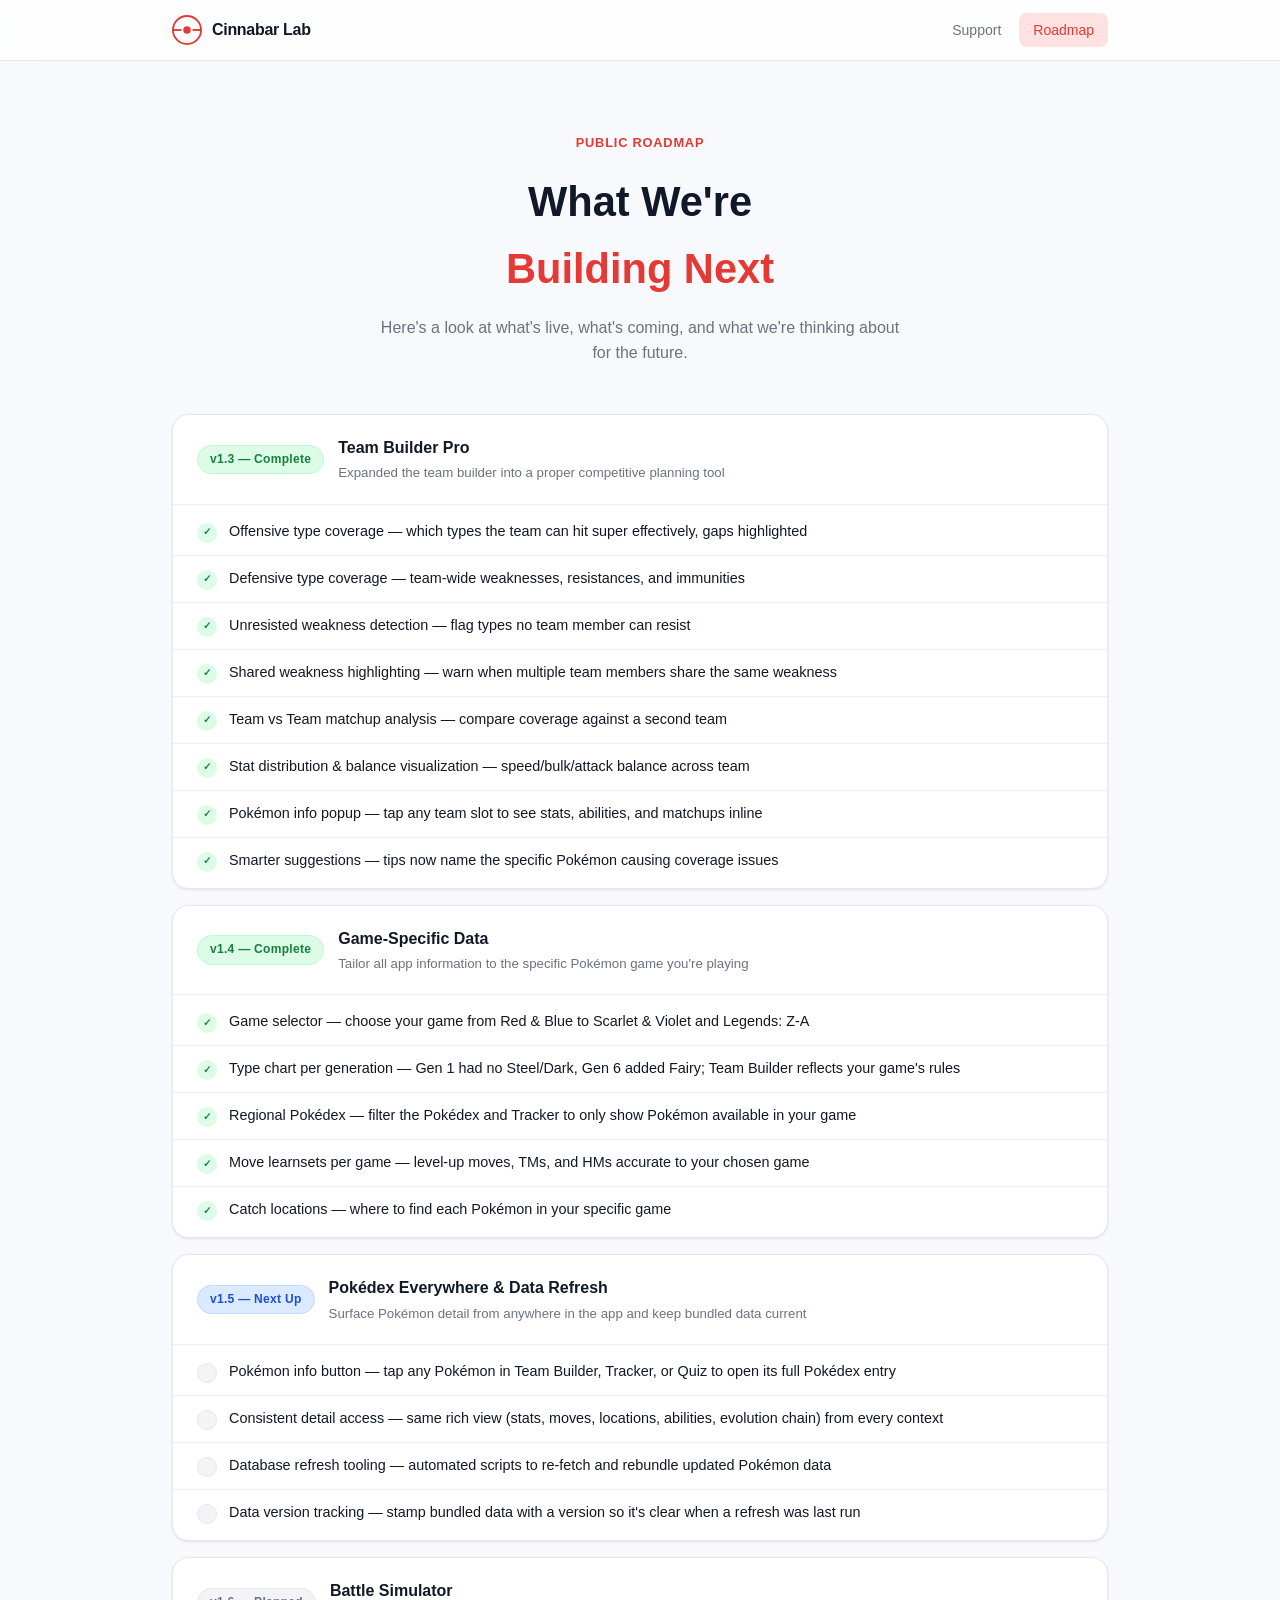
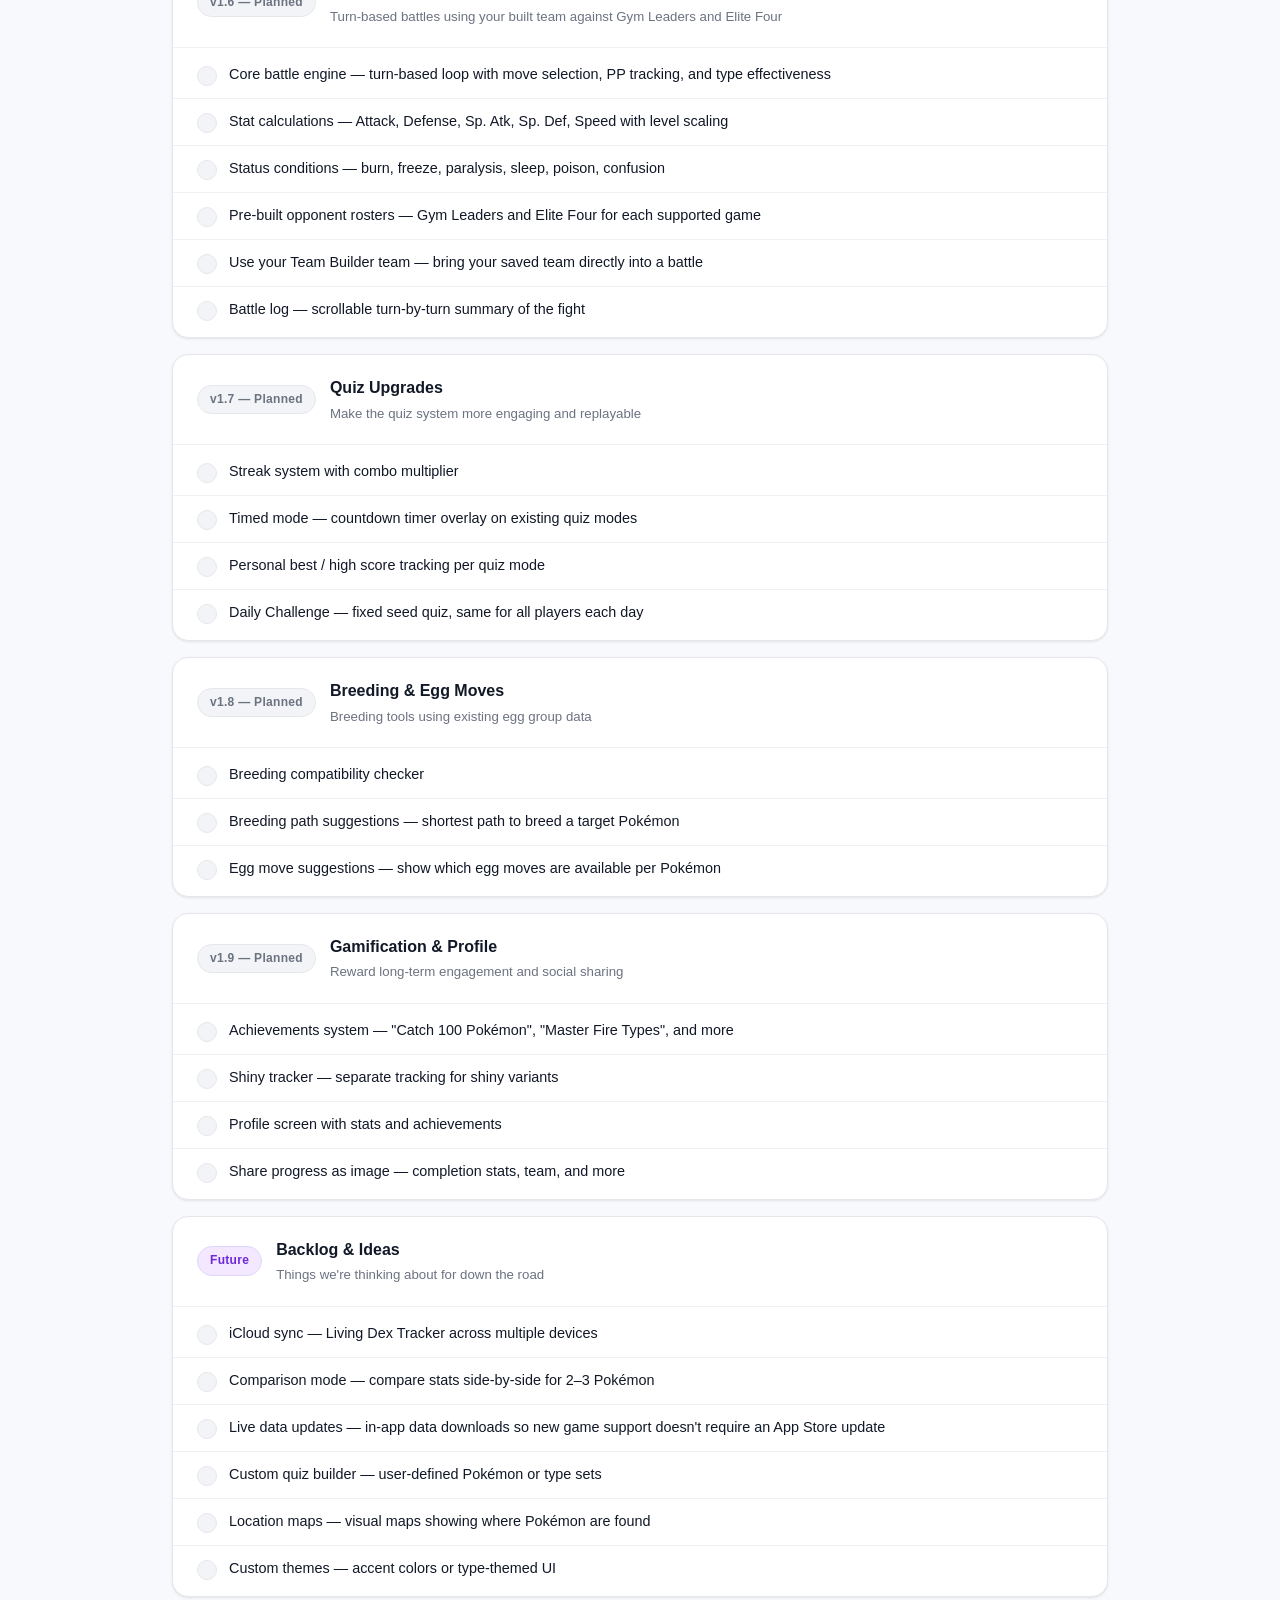
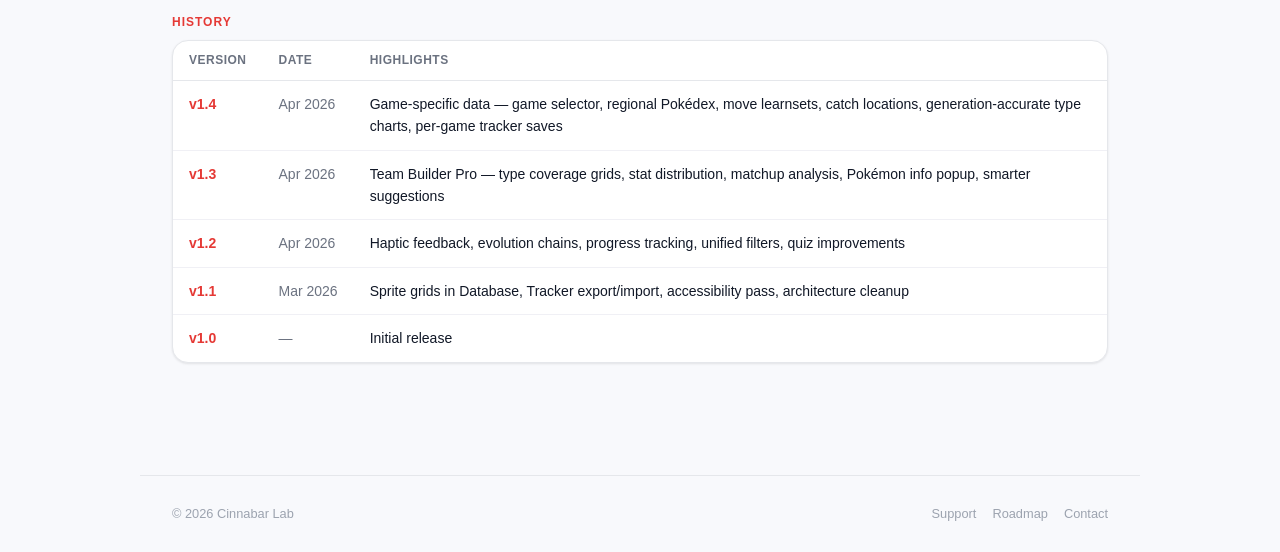
==== roadmap.html @ 3407c7e8 "Update roadmap: v1.4 complete, v1.5-1.9 restructured" ====
<!DOCTYPE html>
<html lang="en">
<head>
    <meta charset="UTF-8" />
    <meta name="viewport" content="width=device-width, initial-scale=1.0" />
    <title>Cinnabar Lab — Roadmap</title>
    <link rel="stylesheet" href="style.css" />
</head>
<body>

<!-- NAV -->
<nav>
    <div class="nav-inner">
        <a href="index.html" class="nav-brand">
            <svg class="nav-logo" viewBox="0 0 32 32" fill="none" xmlns="http://www.w3.org/2000/svg">
                <circle cx="16" cy="16" r="15" stroke="#E53935" stroke-width="2"/>
                <line x1="1" y1="16" x2="31" y2="16" stroke="#E53935" stroke-width="2"/>
                <circle cx="16" cy="16" r="5" fill="#E53935" stroke="white" stroke-width="2"/>
            </svg>
            <span>Cinnabar Lab</span>
        </a>
        <div class="nav-links">
            <a href="index.html">Support</a>
            <a href="roadmap.html" class="active">Roadmap</a>
        </div>
    </div>
</nav>

<!-- HERO -->
<div class="roadmap-hero">
    <div class="hero-eyebrow">Public Roadmap</div>
    <h1>What We're<br/><span style="color:var(--red)">Building Next</span></h1>
    <p>Here's a look at what's live, what's coming, and what we're thinking about for the future.</p>
</div>

<!-- MAIN -->
<main>

    <!-- v1.3 — Complete -->
    <div class="version-card">
        <div class="version-header">
            <span class="version-badge badge-complete">v1.3 — Complete</span>
            <div>
                <h3>Team Builder Pro</h3>
                <p>Expanded the team builder into a proper competitive planning tool</p>
            </div>
        </div>
        <div class="version-body">
            <div class="roadmap-item">
                <div class="roadmap-check check-done">✓</div>
                <p>Offensive type coverage — which types the team can hit super effectively, gaps highlighted</p>
            </div>
            <div class="roadmap-item">
                <div class="roadmap-check check-done">✓</div>
                <p>Defensive type coverage — team-wide weaknesses, resistances, and immunities</p>
            </div>
            <div class="roadmap-item">
                <div class="roadmap-check check-done">✓</div>
                <p>Unresisted weakness detection — flag types no team member can resist</p>
            </div>
            <div class="roadmap-item">
                <div class="roadmap-check check-done">✓</div>
                <p>Shared weakness highlighting — warn when multiple team members share the same weakness</p>
            </div>
            <div class="roadmap-item">
                <div class="roadmap-check check-done">✓</div>
                <p>Team vs Team matchup analysis — compare coverage against a second team</p>
            </div>
            <div class="roadmap-item">
                <div class="roadmap-check check-done">✓</div>
                <p>Stat distribution &amp; balance visualization — speed/bulk/attack balance across team</p>
            </div>
            <div class="roadmap-item">
                <div class="roadmap-check check-done">✓</div>
                <p>Pokémon info popup — tap any team slot to see stats, abilities, and matchups inline</p>
            </div>
            <div class="roadmap-item">
                <div class="roadmap-check check-done">✓</div>
                <p>Smarter suggestions — tips now name the specific Pokémon causing coverage issues</p>
            </div>
        </div>
    </div>

    <!-- v1.4 — Complete -->
    <div class="version-card">
        <div class="version-header">
            <span class="version-badge badge-complete">v1.4 — Complete</span>
            <div>
                <h3>Game-Specific Data</h3>
                <p>Tailor all app information to the specific Pokémon game you're playing</p>
            </div>
        </div>
        <div class="version-body">
            <div class="roadmap-item">
                <div class="roadmap-check check-done">✓</div>
                <p>Game selector — choose your game from Red &amp; Blue to Scarlet &amp; Violet and Legends: Z-A</p>
            </div>
            <div class="roadmap-item">
                <div class="roadmap-check check-done">✓</div>
                <p>Type chart per generation — Gen 1 had no Steel/Dark, Gen 6 added Fairy; Team Builder reflects your game's rules</p>
            </div>
            <div class="roadmap-item">
                <div class="roadmap-check check-done">✓</div>
                <p>Regional Pokédex — filter the Pokédex and Tracker to only show Pokémon available in your game</p>
            </div>
            <div class="roadmap-item">
                <div class="roadmap-check check-done">✓</div>
                <p>Move learnsets per game — level-up moves, TMs, and HMs accurate to your chosen game</p>
            </div>
            <div class="roadmap-item">
                <div class="roadmap-check check-done">✓</div>
                <p>Catch locations — where to find each Pokémon in your specific game</p>
            </div>
        </div>
    </div>

    <!-- v1.5 — Next Up -->
    <div class="version-card">
        <div class="version-header">
            <span class="version-badge badge-next">v1.5 — Next Up</span>
            <div>
                <h3>Pokédex Everywhere &amp; Data Refresh</h3>
                <p>Surface Pokémon detail from anywhere in the app and keep bundled data current</p>
            </div>
        </div>
        <div class="version-body">
            <div class="roadmap-item">
                <div class="roadmap-check check-pending"></div>
                <p>Pokémon info button — tap any Pokémon in Team Builder, Tracker, or Quiz to open its full Pokédex entry</p>
            </div>
            <div class="roadmap-item">
                <div class="roadmap-check check-pending"></div>
                <p>Consistent detail access — same rich view (stats, moves, locations, abilities, evolution chain) from every context</p>
            </div>
            <div class="roadmap-item">
                <div class="roadmap-check check-pending"></div>
                <p>Database refresh tooling — automated scripts to re-fetch and rebundle updated Pokémon data</p>
            </div>
            <div class="roadmap-item">
                <div class="roadmap-check check-pending"></div>
                <p>Data version tracking — stamp bundled data with a version so it's clear when a refresh was last run</p>
            </div>
        </div>
    </div>

    <!-- v1.6 — Planned -->
    <div class="version-card">
        <div class="version-header">
            <span class="version-badge badge-planned">v1.6 — Planned</span>
            <div>
                <h3>Battle Simulator</h3>
                <p>Turn-based battles using your built team against Gym Leaders and Elite Four</p>
            </div>
        </div>
        <div class="version-body">
            <div class="roadmap-item">
                <div class="roadmap-check check-pending"></div>
                <p>Core battle engine — turn-based loop with move selection, PP tracking, and type effectiveness</p>
            </div>
            <div class="roadmap-item">
                <div class="roadmap-check check-pending"></div>
                <p>Stat calculations — Attack, Defense, Sp. Atk, Sp. Def, Speed with level scaling</p>
            </div>
            <div class="roadmap-item">
                <div class="roadmap-check check-pending"></div>
                <p>Status conditions — burn, freeze, paralysis, sleep, poison, confusion</p>
            </div>
            <div class="roadmap-item">
                <div class="roadmap-check check-pending"></div>
                <p>Pre-built opponent rosters — Gym Leaders and Elite Four for each supported game</p>
            </div>
            <div class="roadmap-item">
                <div class="roadmap-check check-pending"></div>
                <p>Use your Team Builder team — bring your saved team directly into a battle</p>
            </div>
            <div class="roadmap-item">
                <div class="roadmap-check check-pending"></div>
                <p>Battle log — scrollable turn-by-turn summary of the fight</p>
            </div>
        </div>
    </div>

    <!-- v1.7 — Planned -->
    <div class="version-card">
        <div class="version-header">
            <span class="version-badge badge-planned">v1.7 — Planned</span>
            <div>
                <h3>Quiz Upgrades</h3>
                <p>Make the quiz system more engaging and replayable</p>
            </div>
        </div>
        <div class="version-body">
            <div class="roadmap-item">
                <div class="roadmap-check check-pending"></div>
                <p>Streak system with combo multiplier</p>
            </div>
            <div class="roadmap-item">
                <div class="roadmap-check check-pending"></div>
                <p>Timed mode — countdown timer overlay on existing quiz modes</p>
            </div>
            <div class="roadmap-item">
                <div class="roadmap-check check-pending"></div>
                <p>Personal best / high score tracking per quiz mode</p>
            </div>
            <div class="roadmap-item">
                <div class="roadmap-check check-pending"></div>
                <p>Daily Challenge — fixed seed quiz, same for all players each day</p>
            </div>
        </div>
    </div>

    <!-- v1.8 — Planned -->
    <div class="version-card">
        <div class="version-header">
            <span class="version-badge badge-planned">v1.8 — Planned</span>
            <div>
                <h3>Breeding &amp; Egg Moves</h3>
                <p>Breeding tools using existing egg group data</p>
            </div>
        </div>
        <div class="version-body">
            <div class="roadmap-item">
                <div class="roadmap-check check-pending"></div>
                <p>Breeding compatibility checker</p>
            </div>
            <div class="roadmap-item">
                <div class="roadmap-check check-pending"></div>
                <p>Breeding path suggestions — shortest path to breed a target Pokémon</p>
            </div>
            <div class="roadmap-item">
                <div class="roadmap-check check-pending"></div>
                <p>Egg move suggestions — show which egg moves are available per Pokémon</p>
            </div>
        </div>
    </div>

    <!-- v1.9 — Planned -->
    <div class="version-card">
        <div class="version-header">
            <span class="version-badge badge-planned">v1.9 — Planned</span>
            <div>
                <h3>Gamification &amp; Profile</h3>
                <p>Reward long-term engagement and social sharing</p>
            </div>
        </div>
        <div class="version-body">
            <div class="roadmap-item">
                <div class="roadmap-check check-pending"></div>
                <p>Achievements system — "Catch 100 Pokémon", "Master Fire Types", and more</p>
            </div>
            <div class="roadmap-item">
                <div class="roadmap-check check-pending"></div>
                <p>Shiny tracker — separate tracking for shiny variants</p>
            </div>
            <div class="roadmap-item">
                <div class="roadmap-check check-pending"></div>
                <p>Profile screen with stats and achievements</p>
            </div>
            <div class="roadmap-item">
                <div class="roadmap-check check-pending"></div>
                <p>Share progress as image — completion stats, team, and more</p>
            </div>
        </div>
    </div>

    <!-- Future / Backlog -->
    <div class="version-card">
        <div class="version-header">
            <span class="version-badge badge-backlog">Future</span>
            <div>
                <h3>Backlog &amp; Ideas</h3>
                <p>Things we're thinking about for down the road</p>
            </div>
        </div>
        <div class="version-body">
            <div class="roadmap-item">
                <div class="roadmap-check check-pending"></div>
                <p>iCloud sync — Living Dex Tracker across multiple devices</p>
            </div>
            <div class="roadmap-item">
                <div class="roadmap-check check-pending"></div>
                <p>Comparison mode — compare stats side-by-side for 2–3 Pokémon</p>
            </div>
            <div class="roadmap-item">
                <div class="roadmap-check check-pending"></div>
                <p>Live data updates — in-app data downloads so new game support doesn't require an App Store update</p>
            </div>
            <div class="roadmap-item">
                <div class="roadmap-check check-pending"></div>
                <p>Custom quiz builder — user-defined Pokémon or type sets</p>
            </div>
            <div class="roadmap-item">
                <div class="roadmap-check check-pending"></div>
                <p>Location maps — visual maps showing where Pokémon are found</p>
            </div>
            <div class="roadmap-item">
                <div class="roadmap-check check-pending"></div>
                <p>Custom themes — accent colors or type-themed UI</p>
            </div>
        </div>
    </div>

    <!-- Release History -->
    <section>
        <div class="section-label">History</div>
        <div class="info-card">
            <table class="release-table">
                <thead>
                    <tr>
                        <th>Version</th>
                        <th>Date</th>
                        <th>Highlights</th>
                    </tr>
                </thead>
                <tbody>
                    <tr>
                        <td>v1.4</td>
                        <td>Apr 2026</td>
                        <td>Game-specific data — game selector, regional Pokédex, move learnsets, catch locations, generation-accurate type charts, per-game tracker saves</td>
                    </tr>
                    <tr>
                        <td>v1.3</td>
                        <td>Apr 2026</td>
                        <td>Team Builder Pro — type coverage grids, stat distribution, matchup analysis, Pokémon info popup, smarter suggestions</td>
                    </tr>
                    <tr>
                        <td>v1.2</td>
                        <td>Apr 2026</td>
                        <td>Haptic feedback, evolution chains, progress tracking, unified filters, quiz improvements</td>
                    </tr>
                    <tr>
                        <td>v1.1</td>
                        <td>Mar 2026</td>
                        <td>Sprite grids in Database, Tracker export/import, accessibility pass, architecture cleanup</td>
                    </tr>
                    <tr>
                        <td>v1.0</td>
                        <td>—</td>
                        <td>Initial release</td>
                    </tr>
                </tbody>
            </table>
        </div>
    </section>

</main>

<footer>
    <p>© 2026 Cinnabar Lab</p>
    <div class="footer-links">
        <a href="index.html">Support</a>
        <a href="roadmap.html">Roadmap</a>
        <a href="mailto:cinnabarlabapp@gmail.com">Contact</a>
    </div>
</footer>

</body>
</html>
---- style.css ----
/* ===== CINNABAR LAB — Light Theme ===== */

*, *::before, *::after { box-sizing: border-box; margin: 0; padding: 0; }

:root {
    --red:        #E53935;
    --red-dark:   #B71C1C;
    --red-light:  #FEE2E2;
    --red-mid:    #FECACA;
    --bg:         #F8F9FC;
    --surface:    #FFFFFF;
    --surface2:   #F2F4F8;
    --border:     #E5E7EB;
    --border-soft:#F0F0F5;
    --text:       #111827;
    --muted:      #6B7280;
    --muted-light:#9CA3AF;
    --green:      #16A34A;
    --blue:       #2563EB;
    --yellow:     #D97706;
    --purple:     #7C3AED;
    --shadow-sm:  0 1px 3px rgba(0,0,0,0.06), 0 1px 2px rgba(0,0,0,0.04);
    --shadow-md:  0 4px 16px rgba(0,0,0,0.08), 0 2px 6px rgba(0,0,0,0.04);
    --shadow-lg:  0 12px 40px rgba(0,0,0,0.10), 0 4px 12px rgba(0,0,0,0.06);
}

body {
    font-family: -apple-system, BlinkMacSystemFont, "SF Pro Display", "Segoe UI", Helvetica, Arial, sans-serif;
    background: var(--bg);
    color: var(--text);
    min-height: 100vh;
    line-height: 1.6;
    -webkit-font-smoothing: antialiased;
}

a { color: var(--red); text-decoration: none; }
a:hover { text-decoration: underline; }

/* ===== NAV ===== */

nav {
    background: rgba(255,255,255,0.85);
    border-bottom: 1px solid var(--border);
    position: sticky;
    top: 0;
    z-index: 100;
    backdrop-filter: blur(16px);
    -webkit-backdrop-filter: blur(16px);
}

.nav-inner {
    max-width: 1000px;
    margin: 0 auto;
    padding: 0 32px;
    display: flex;
    align-items: center;
    height: 60px;
}

.nav-brand {
    display: flex;
    align-items: center;
    gap: 10px;
    text-decoration: none;
    flex-shrink: 0;
}

.nav-logo {
    width: 30px;
    height: 30px;
}

.nav-brand span {
    font-size: 1rem;
    font-weight: 700;
    color: var(--text);
    letter-spacing: -0.3px;
}

.nav-links {
    display: flex;
    gap: 4px;
    margin-left: auto;
    align-items: center;
}

.nav-links a {
    color: var(--muted);
    text-decoration: none;
    font-size: 0.875rem;
    font-weight: 500;
    padding: 6px 14px;
    border-radius: 8px;
    transition: color 0.15s, background 0.15s;
}

.nav-links a:hover {
    color: var(--text);
    background: var(--surface2);
    text-decoration: none;
}

.nav-links a.active {
    color: var(--red);
    background: var(--red-light);
}

/* ===== HERO ===== */

.hero {
    max-width: 1000px;
    margin: 0 auto;
    padding: 80px 32px 64px;
    display: grid;
    grid-template-columns: 1fr 1fr;
    gap: 48px;
    align-items: center;
}

.hero-text {}

.hero-eyebrow {
    display: inline-flex;
    align-items: center;
    gap: 6px;
    color: var(--red);
    font-size: 0.8rem;
    font-weight: 700;
    letter-spacing: 0.8px;
    text-transform: uppercase;
    margin-bottom: 16px;
}

.hero h1 {
    font-size: 3rem;
    font-weight: 800;
    letter-spacing: -1.5px;
    line-height: 1.1;
    color: var(--text);
    margin-bottom: 18px;
}

.hero h1 span { color: var(--red); }

.hero-desc {
    font-size: 1.05rem;
    color: var(--muted);
    line-height: 1.7;
    margin-bottom: 32px;
    max-width: 420px;
}

.hero-actions {
    display: flex;
    gap: 12px;
    align-items: center;
    flex-wrap: wrap;
}

.btn-appstore {
    display: inline-flex;
    align-items: center;
    gap: 10px;
    background: var(--text);
    color: white;
    padding: 12px 22px;
    border-radius: 12px;
    font-size: 0.85rem;
    font-weight: 600;
    text-decoration: none;
    transition: opacity 0.15s, transform 0.15s;
    box-shadow: var(--shadow-md);
}

.btn-appstore:hover {
    opacity: 0.85;
    transform: translateY(-1px);
    text-decoration: none;
    color: white;
}

.btn-appstore svg { flex-shrink: 0; }

.btn-appstore .btn-text { line-height: 1.2; }
.btn-appstore .btn-sub { font-size: 0.7rem; font-weight: 400; opacity: 0.75; display: block; }
.btn-appstore .btn-main { font-size: 0.95rem; font-weight: 700; }

.hero-note {
    font-size: 0.8rem;
    color: var(--muted-light);
    margin-top: 14px;
}

/* ===== PHONE MOCKUP ===== */

.hero-visual {
    display: flex;
    justify-content: center;
    align-items: center;
}

.phone-mockup {
    position: relative;
    width: 240px;
    flex-shrink: 0;
    filter: drop-shadow(var(--shadow-lg));
}

.phone-frame {
    background: #1a1a1a;
    border-radius: 40px;
    padding: 14px;
    box-shadow:
        0 0 0 1px rgba(255,255,255,0.08),
        0 30px 80px rgba(0,0,0,0.25),
        inset 0 1px 0 rgba(255,255,255,0.1);
}

.phone-screen {
    background: #111;
    border-radius: 28px;
    overflow: hidden;
    aspect-ratio: 9/19.5;
    display: flex;
    align-items: center;
    justify-content: center;
    position: relative;
}

.phone-screen img {
    width: 100%;
    height: 100%;
    object-fit: cover;
    display: block;
}

.phone-screen-placeholder {
    width: 100%;
    height: 100%;
    background: linear-gradient(145deg, #1a1d27 0%, #0f1117 100%);
    display: flex;
    flex-direction: column;
    align-items: center;
    justify-content: center;
    gap: 12px;
    color: rgba(255,255,255,0.15);
    font-size: 0.75rem;
    text-align: center;
    padding: 16px;
}

.phone-notch {
    position: absolute;
    top: 0;
    left: 50%;
    transform: translateX(-50%);
    width: 90px;
    height: 28px;
    background: #1a1a1a;
    border-radius: 0 0 18px 18px;
    z-index: 2;
}

/* Second phone (slightly offset) */
.phones-container {
    position: relative;
    width: 280px;
    height: 480px;
}

.phone-mockup-back {
    position: absolute;
    width: 220px;
    right: -10px;
    top: 24px;
    opacity: 0.6;
    transform: rotate(5deg);
    filter: drop-shadow(0 8px 24px rgba(0,0,0,0.12));
}

.phone-mockup-front {
    position: absolute;
    width: 230px;
    left: 0;
    top: 0;
    transform: rotate(-2deg);
}

/* ===== MAIN CONTENT ===== */

main {
    max-width: 1000px;
    margin: 0 auto;
    padding: 0 32px 80px;
}

section {
    margin-bottom: 32px;
}

/* ===== SECTION HEADERS ===== */

.section-label {
    font-size: 0.75rem;
    font-weight: 700;
    letter-spacing: 1px;
    text-transform: uppercase;
    color: var(--red);
    margin-bottom: 8px;
}

.section-title {
    font-size: 1.6rem;
    font-weight: 800;
    letter-spacing: -0.5px;
    color: var(--text);
    margin-bottom: 24px;
}

/* ===== FEATURES GRID ===== */

.features-grid {
    display: grid;
    grid-template-columns: repeat(3, 1fr);
    gap: 16px;
}

.feature-card {
    background: var(--surface);
    border: 1px solid var(--border);
    border-radius: 16px;
    padding: 24px;
    box-shadow: var(--shadow-sm);
    transition: box-shadow 0.2s, transform 0.2s;
}

.feature-card:hover {
    box-shadow: var(--shadow-md);
    transform: translateY(-2px);
}

.feature-icon-wrap {
    width: 44px;
    height: 44px;
    border-radius: 12px;
    display: flex;
    align-items: center;
    justify-content: center;
    font-size: 1.3rem;
    margin-bottom: 14px;
}

.feature-card h3 {
    font-size: 0.95rem;
    font-weight: 700;
    color: var(--text);
    margin-bottom: 6px;
}

.feature-card p {
    font-size: 0.84rem;
    color: var(--muted);
    line-height: 1.55;
}

/* ===== CONTACT CARD ===== */

.contact-card {
    background: var(--surface);
    border: 1px solid var(--border);
    border-radius: 16px;
    padding: 28px;
    box-shadow: var(--shadow-sm);
    display: flex;
    align-items: center;
    justify-content: space-between;
    gap: 24px;
    flex-wrap: wrap;
}

.contact-card h3 {
    font-size: 1rem;
    font-weight: 700;
    margin-bottom: 4px;
}

.contact-card p {
    font-size: 0.875rem;
    color: var(--muted);
}

.contact-email-btn {
    display: inline-flex;
    align-items: center;
    gap: 8px;
    background: var(--red);
    color: white;
    padding: 10px 20px;
    border-radius: 10px;
    font-size: 0.875rem;
    font-weight: 600;
    white-space: nowrap;
    transition: background 0.15s, transform 0.15s;
}

.contact-email-btn:hover {
    background: var(--red-dark);
    color: white;
    text-decoration: none;
    transform: translateY(-1px);
}

/* ===== INFO ROWS ===== */

.info-card {
    background: var(--surface);
    border: 1px solid var(--border);
    border-radius: 16px;
    overflow: hidden;
    box-shadow: var(--shadow-sm);
}

.info-row {
    display: flex;
    align-items: flex-start;
    gap: 14px;
    padding: 18px 24px;
    border-bottom: 1px solid var(--border-soft);
}

.info-row:last-child { border-bottom: none; }

.info-row-icon {
    font-size: 1.1rem;
    margin-top: 2px;
    flex-shrink: 0;
    width: 28px;
    text-align: center;
}

.info-row p {
    font-size: 0.9rem;
    color: var(--muted);
    line-height: 1.6;
}

.info-row strong { color: var(--text); }

/* ===== ROADMAP PAGE ===== */

.roadmap-hero {
    text-align: center;
    padding: 72px 32px 48px;
    max-width: 600px;
    margin: 0 auto;
}

.roadmap-hero .hero-eyebrow { display: block; text-align: center; }
.roadmap-hero h1 { font-size: 2.6rem; }

.roadmap-hero p {
    font-size: 1rem;
    color: var(--muted);
    margin-top: 12px;
}

.version-card {
    background: var(--surface);
    border: 1px solid var(--border);
    border-radius: 16px;
    overflow: hidden;
    margin-bottom: 16px;
    box-shadow: var(--shadow-sm);
}

.version-header {
    display: flex;
    align-items: center;
    gap: 14px;
    padding: 20px 24px;
    border-bottom: 1px solid var(--border-soft);
}

.version-badge {
    font-size: 0.75rem;
    font-weight: 700;
    padding: 4px 12px;
    border-radius: 20px;
    letter-spacing: 0.3px;
    white-space: nowrap;
}

.badge-complete { background: #DCFCE7; color: #15803D; border: 1px solid #BBF7D0; }
.badge-current  { background: var(--red-light); color: var(--red); border: 1px solid var(--red-mid); }
.badge-next     { background: #DBEAFE; color: #1D4ED8; border: 1px solid #BFDBFE; }
.badge-planned  { background: var(--surface2); color: var(--muted); border: 1px solid var(--border); }
.badge-backlog  { background: #F3E8FF; color: #6D28D9; border: 1px solid #DDD6FE; }

.version-header h3 {
    font-size: 1rem;
    font-weight: 700;
    color: var(--text);
}

.version-header p {
    font-size: 0.83rem;
    color: var(--muted);
    margin-top: 2px;
}

.version-body { padding: 4px 0; }

.roadmap-item {
    display: flex;
    align-items: flex-start;
    gap: 12px;
    padding: 12px 24px;
    border-bottom: 1px solid var(--border-soft);
}

.roadmap-item:last-child { border-bottom: none; }

.roadmap-check {
    width: 20px;
    height: 20px;
    border-radius: 50%;
    flex-shrink: 0;
    display: flex;
    align-items: center;
    justify-content: center;
    font-size: 0.65rem;
    font-weight: 700;
    margin-top: 2px;
}

.check-done    { background: #DCFCE7; color: #15803D; }
.check-pending { background: var(--surface2); border: 1.5px solid var(--border); }

.roadmap-item p {
    font-size: 0.9rem;
    color: var(--text);
    line-height: 1.5;
}

/* ===== RELEASE HISTORY TABLE ===== */

.release-table {
    width: 100%;
    border-collapse: collapse;
    font-size: 0.875rem;
}

.release-table th {
    text-align: left;
    padding: 10px 16px;
    color: var(--muted);
    font-weight: 600;
    font-size: 0.75rem;
    text-transform: uppercase;
    letter-spacing: 0.5px;
    border-bottom: 1px solid var(--border);
}

.release-table td {
    padding: 12px 16px;
    border-bottom: 1px solid var(--border-soft);
    color: var(--text);
    vertical-align: top;
}

.release-table tr:last-child td { border-bottom: none; }

.release-table td:first-child {
    font-weight: 700;
    color: var(--red);
    white-space: nowrap;
}

.release-table td:nth-child(2) {
    color: var(--muted);
    white-space: nowrap;
}

/* ===== FOOTER ===== */

footer {
    border-top: 1px solid var(--border);
    padding: 28px 32px;
    max-width: 1000px;
    margin: 0 auto;
    display: flex;
    justify-content: space-between;
    align-items: center;
    flex-wrap: wrap;
    gap: 12px;
}

footer p {
    font-size: 0.8rem;
    color: var(--muted-light);
}

.footer-links {
    display: flex;
    gap: 16px;
    font-size: 0.8rem;
}

.footer-links a {
    color: var(--muted-light);
}

.footer-links a:hover {
    color: var(--text);
    text-decoration: none;
}

/* ===== RESPONSIVE ===== */

@media (max-width: 720px) {
    .hero {
        grid-template-columns: 1fr;
        text-align: center;
        padding: 48px 24px 40px;
    }

    .hero h1 { font-size: 2.2rem; }
    .hero-desc { max-width: 100%; }
    .hero-actions { justify-content: center; }
    .hero-visual { display: none; }

    .features-grid { grid-template-columns: 1fr 1fr; }

    main { padding: 0 24px 60px; }

    .contact-card { flex-direction: column; align-items: flex-start; }

    footer { flex-direction: column; align-items: flex-start; padding: 24px; }
}

@media (max-width: 480px) {
    .features-grid { grid-template-columns: 1fr; }
}
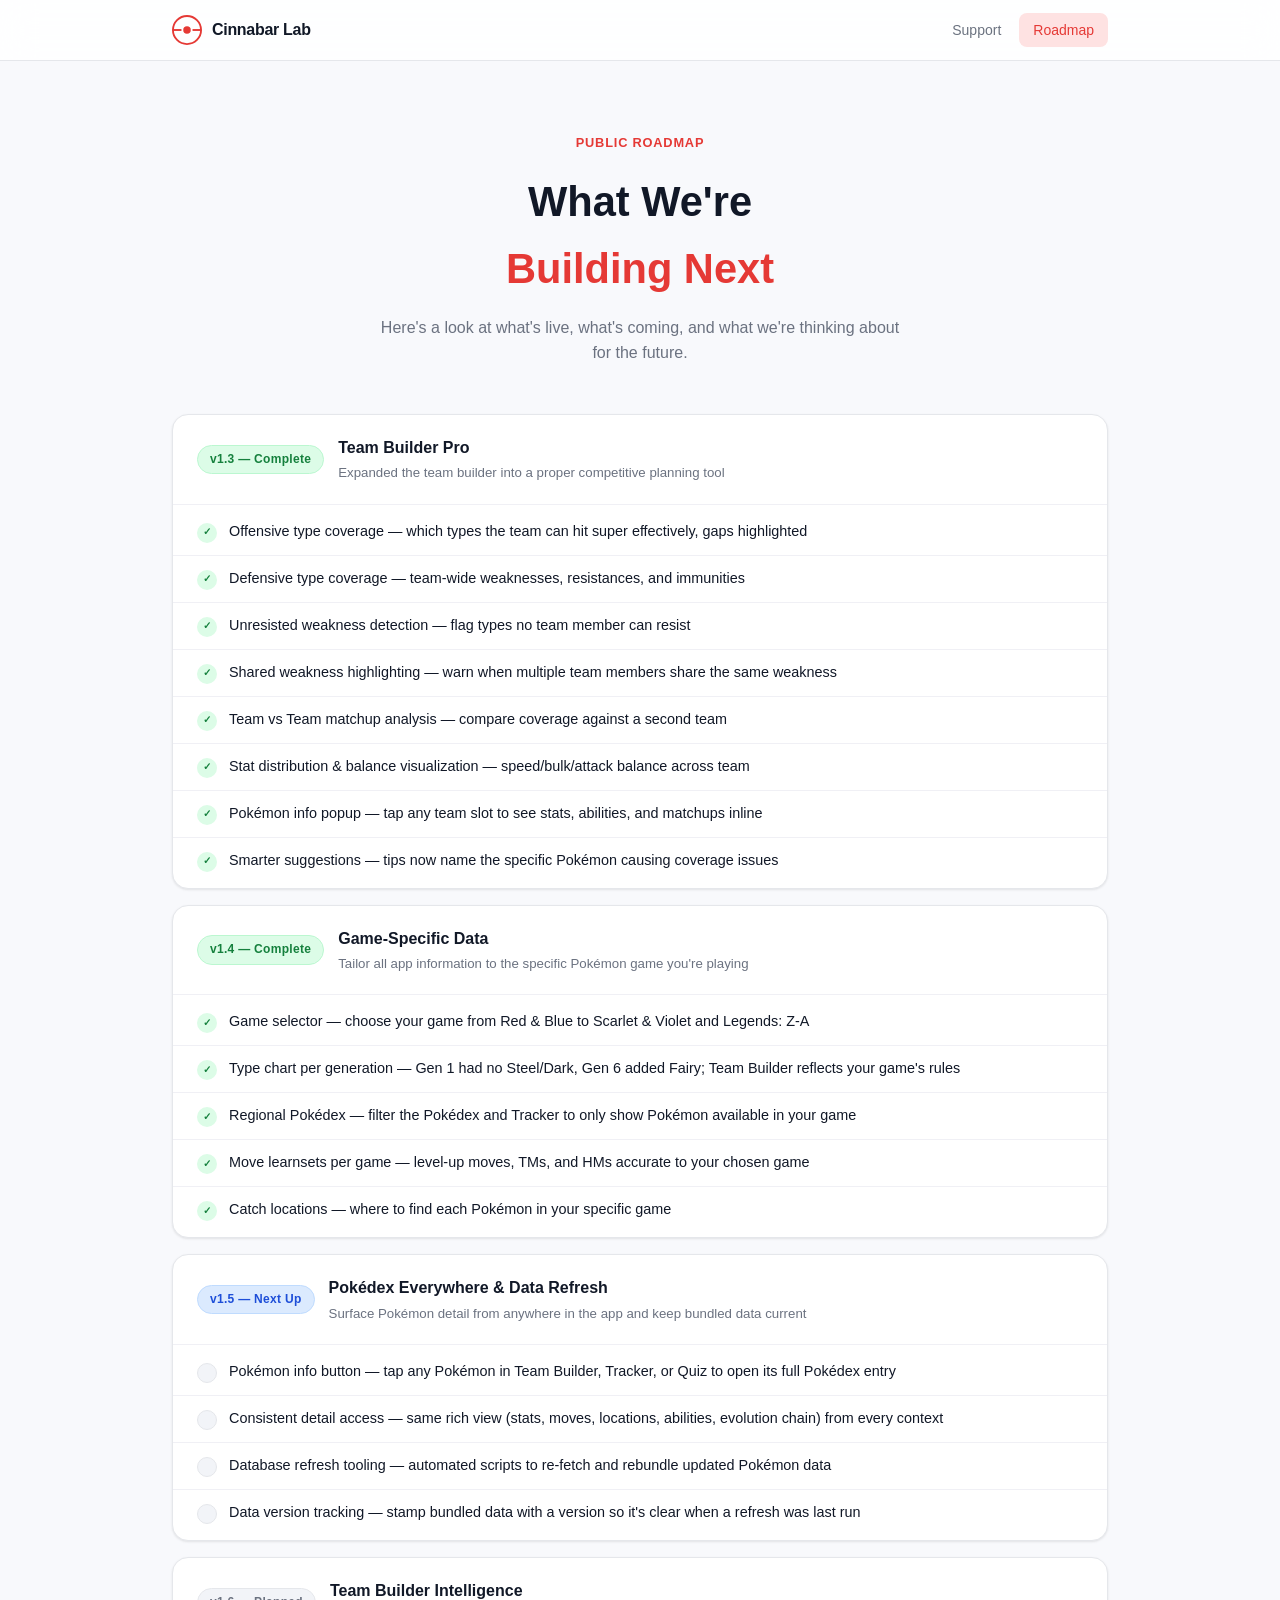
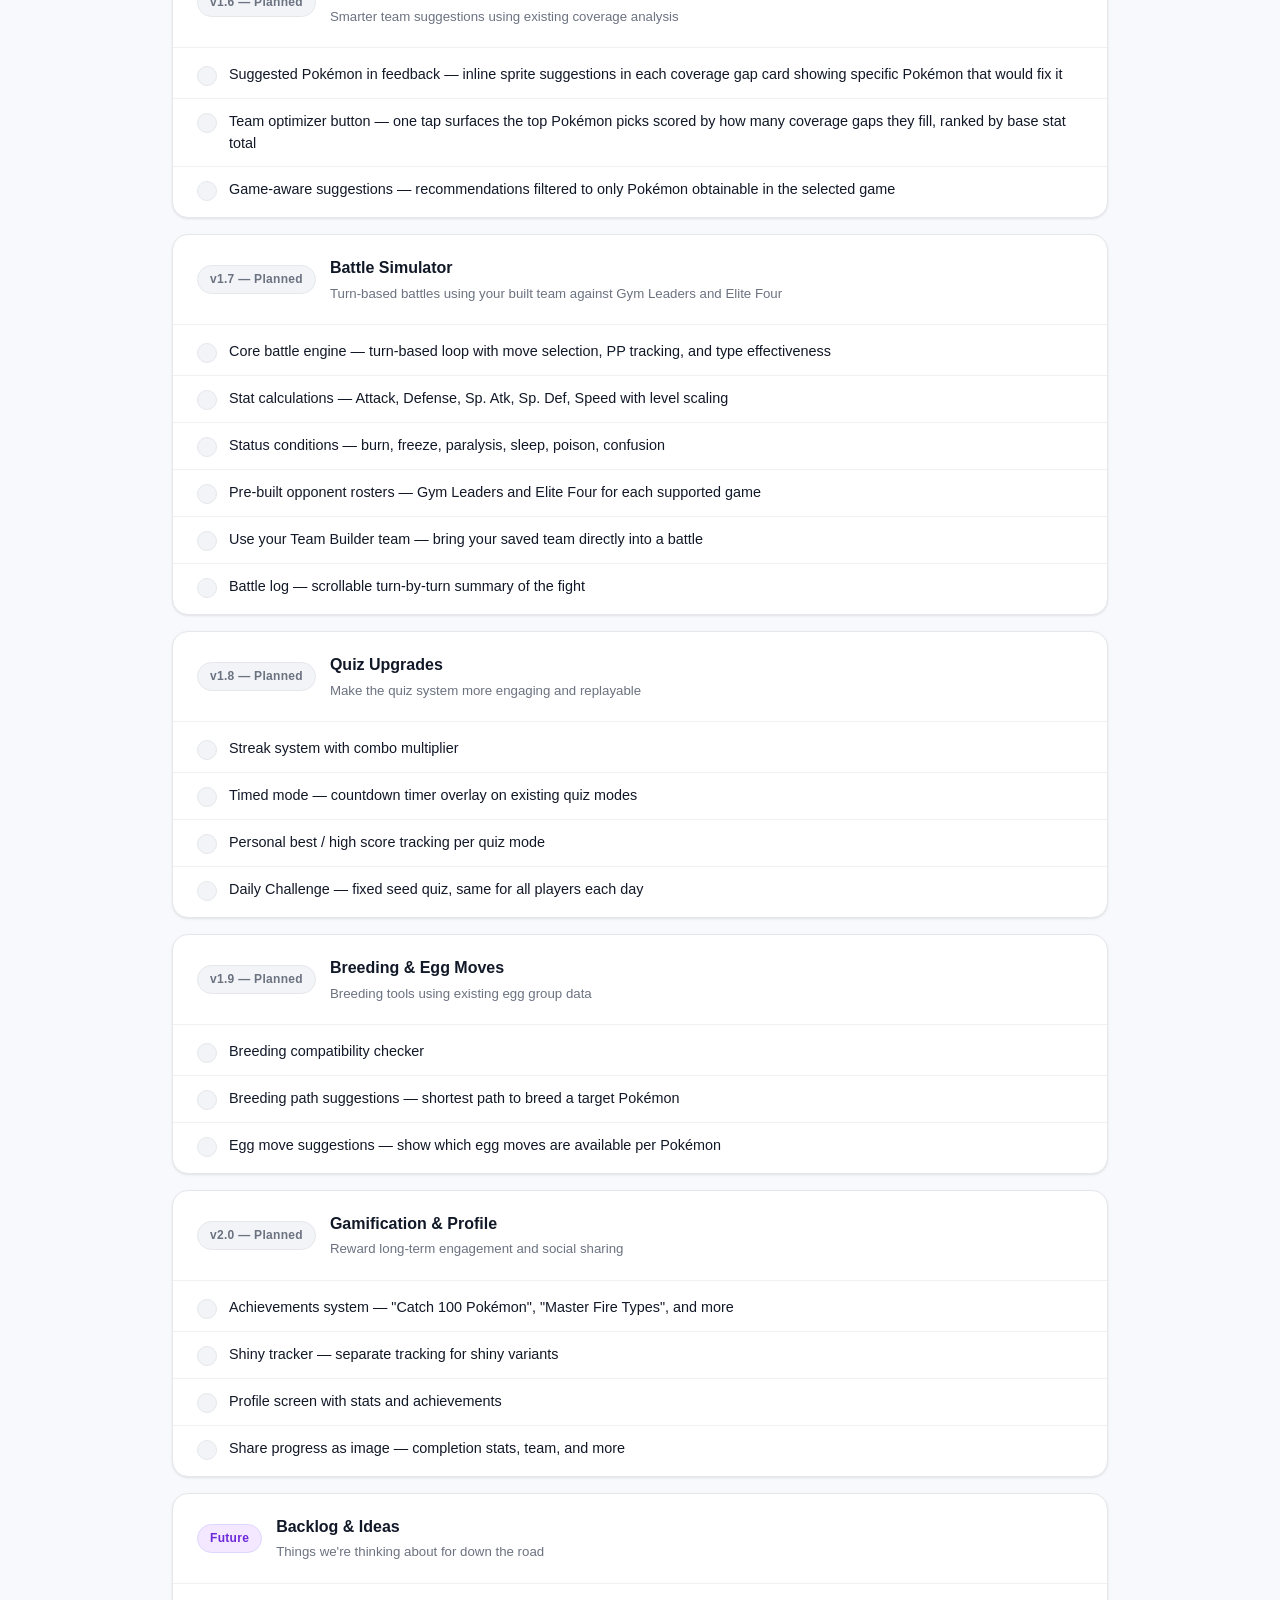
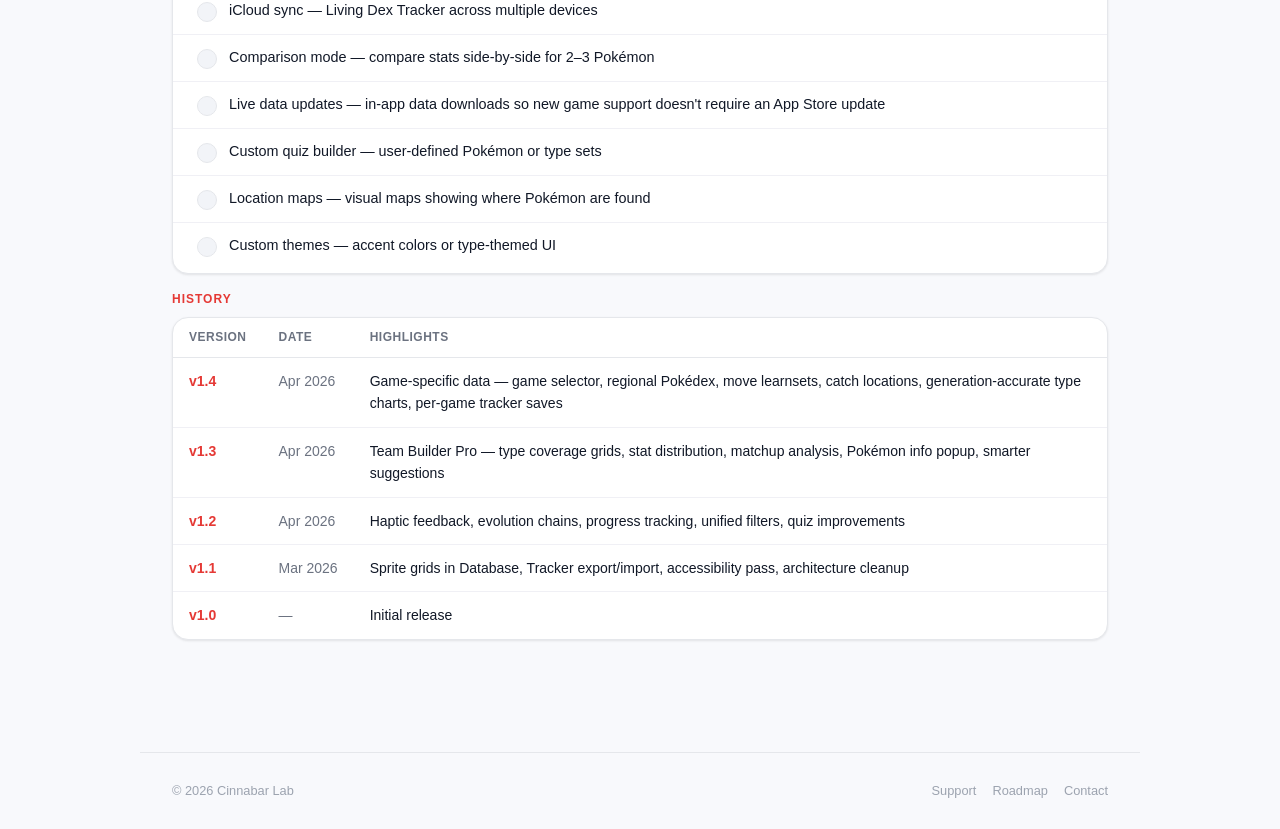
==== commit afa25057: "Add v1.6 Team Builder Intelligence to roadmap, shift versions" ====
--- a/roadmap.html
+++ b/roadmap.html
@@ -148,6 +148,31 @@
         <div class="version-header">
             <span class="version-badge badge-planned">v1.6 — Planned</span>
             <div>
+                <h3>Team Builder Intelligence</h3>
+                <p>Smarter team suggestions using existing coverage analysis</p>
+            </div>
+        </div>
+        <div class="version-body">
+            <div class="roadmap-item">
+                <div class="roadmap-check check-pending"></div>
+                <p>Suggested Pokémon in feedback — inline sprite suggestions in each coverage gap card showing specific Pokémon that would fix it</p>
+            </div>
+            <div class="roadmap-item">
+                <div class="roadmap-check check-pending"></div>
+                <p>Team optimizer button — one tap surfaces the top Pokémon picks scored by how many coverage gaps they fill, ranked by base stat total</p>
+            </div>
+            <div class="roadmap-item">
+                <div class="roadmap-check check-pending"></div>
+                <p>Game-aware suggestions — recommendations filtered to only Pokémon obtainable in the selected game</p>
+            </div>
+        </div>
+    </div>
+
+    <!-- v1.7 — Planned -->
+    <div class="version-card">
+        <div class="version-header">
+            <span class="version-badge badge-planned">v1.7 — Planned</span>
+            <div>
                 <h3>Battle Simulator</h3>
                 <p>Turn-based battles using your built team against Gym Leaders and Elite Four</p>
             </div>
@@ -180,10 +205,10 @@
         </div>
     </div>
 
-    <!-- v1.7 — Planned -->
-    <div class="version-card">
-        <div class="version-header">
-            <span class="version-badge badge-planned">v1.7 — Planned</span>
+    <!-- v1.8 — Planned -->
+    <div class="version-card">
+        <div class="version-header">
+            <span class="version-badge badge-planned">v1.8 — Planned</span>
             <div>
                 <h3>Quiz Upgrades</h3>
                 <p>Make the quiz system more engaging and replayable</p>
@@ -209,10 +234,10 @@
         </div>
     </div>
 
-    <!-- v1.8 — Planned -->
-    <div class="version-card">
-        <div class="version-header">
-            <span class="version-badge badge-planned">v1.8 — Planned</span>
+    <!-- v1.9 — Planned -->
+    <div class="version-card">
+        <div class="version-header">
+            <span class="version-badge badge-planned">v1.9 — Planned</span>
             <div>
                 <h3>Breeding &amp; Egg Moves</h3>
                 <p>Breeding tools using existing egg group data</p>
@@ -237,7 +262,7 @@
     <!-- v1.9 — Planned -->
     <div class="version-card">
         <div class="version-header">
-            <span class="version-badge badge-planned">v1.9 — Planned</span>
+            <span class="version-badge badge-planned">v2.0 — Planned</span>
             <div>
                 <h3>Gamification &amp; Profile</h3>
                 <p>Reward long-term engagement and social sharing</p>
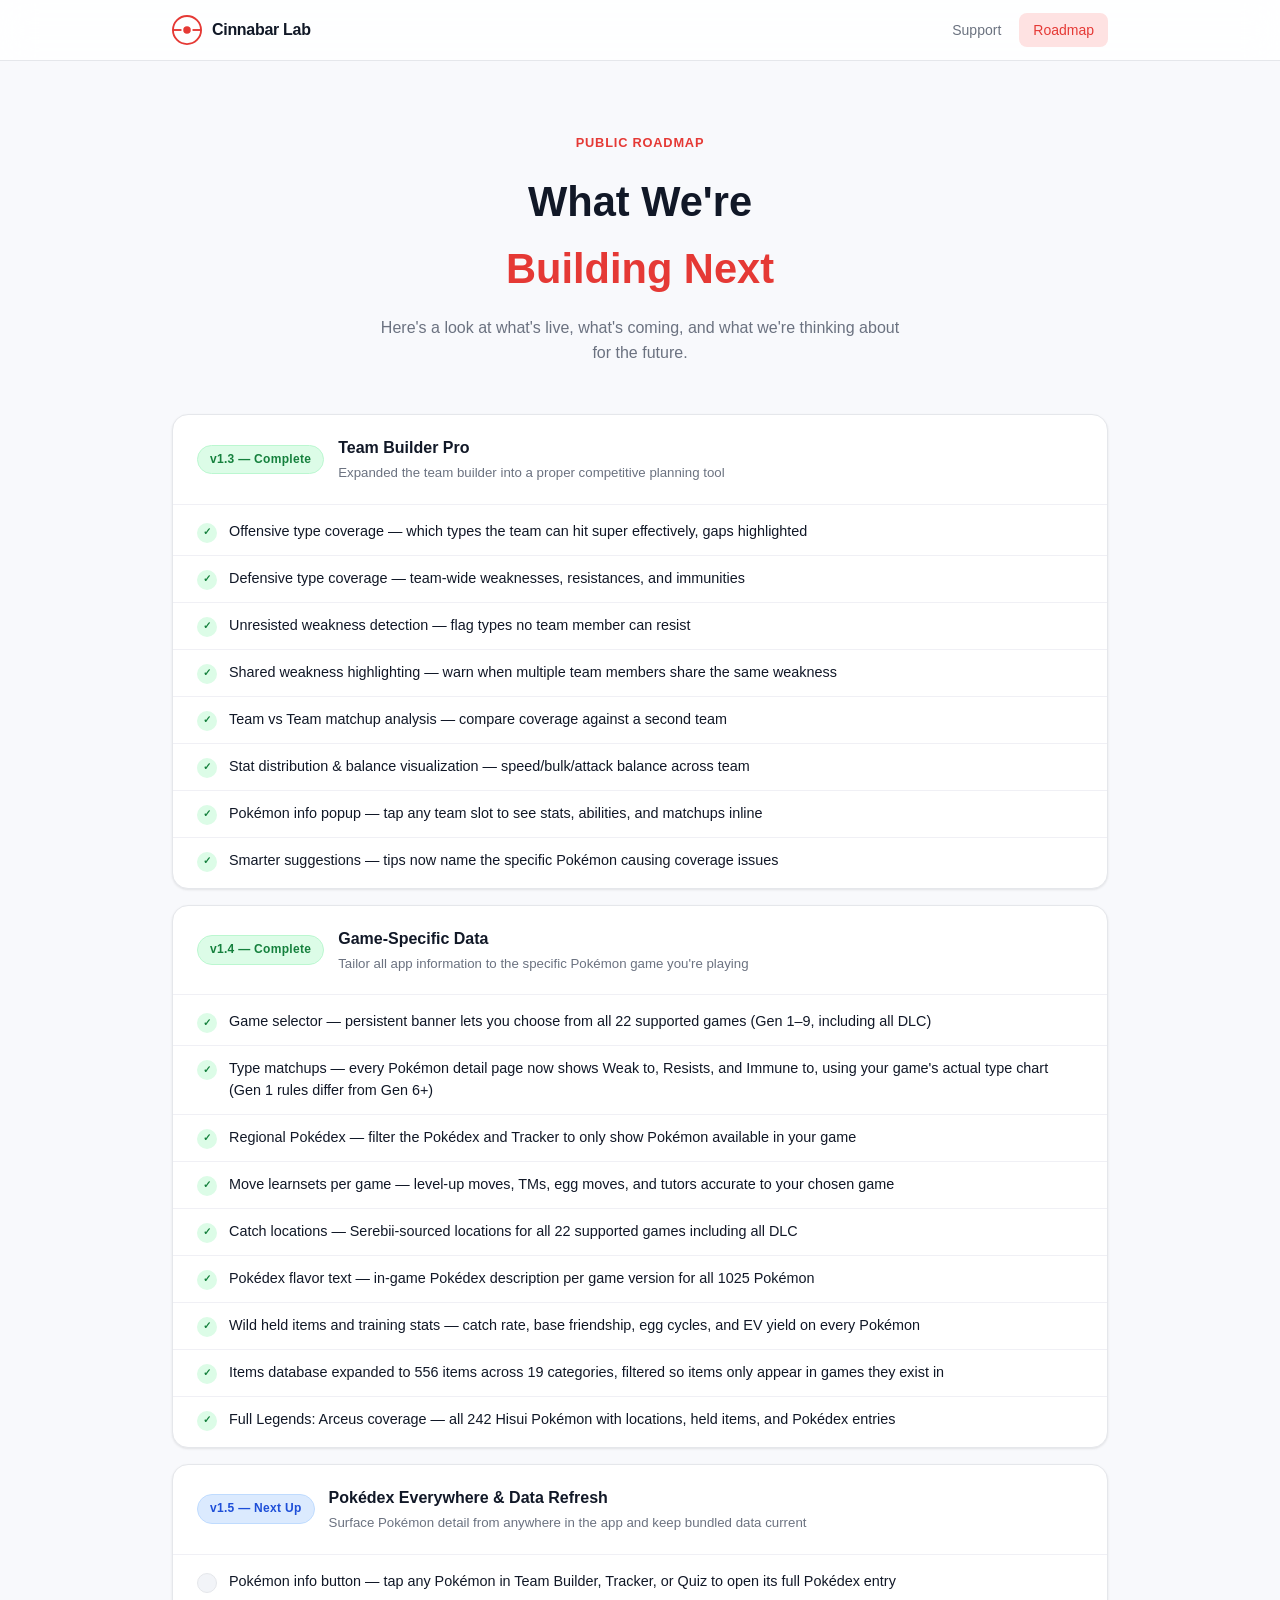
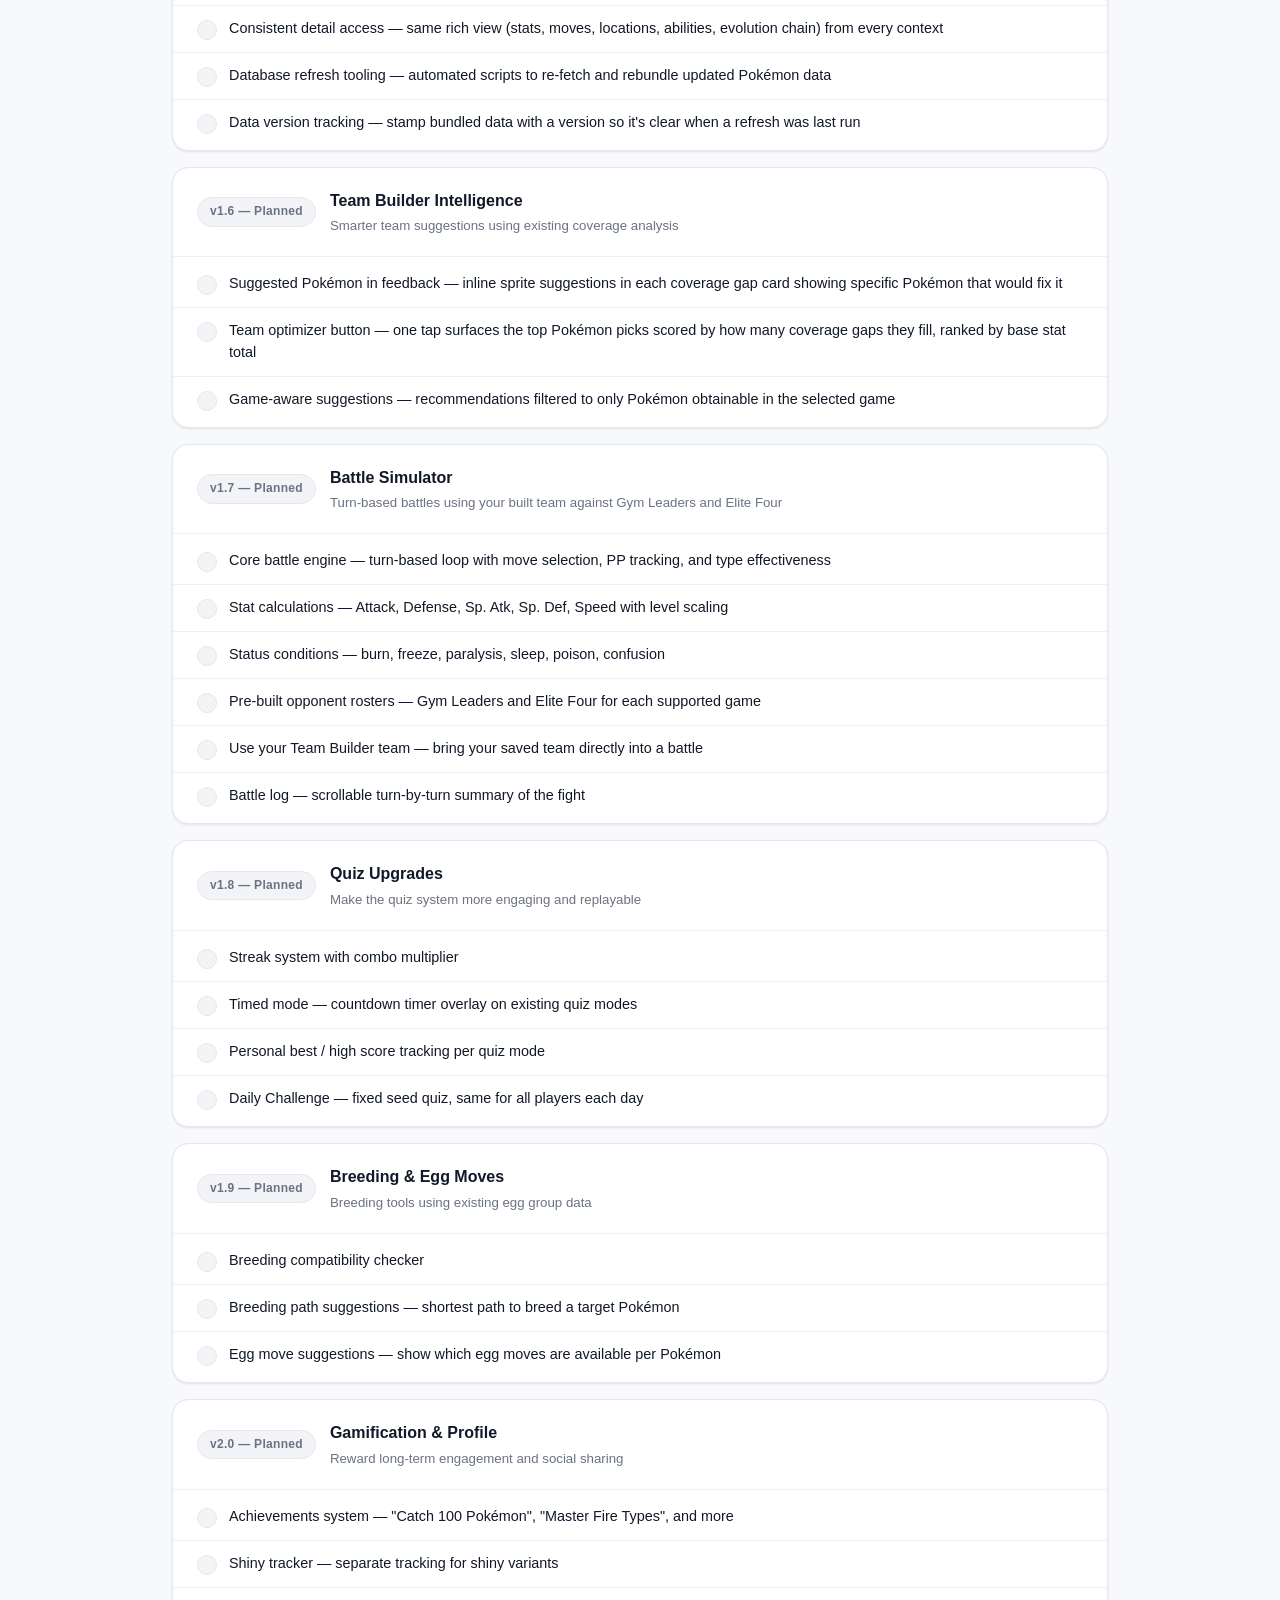
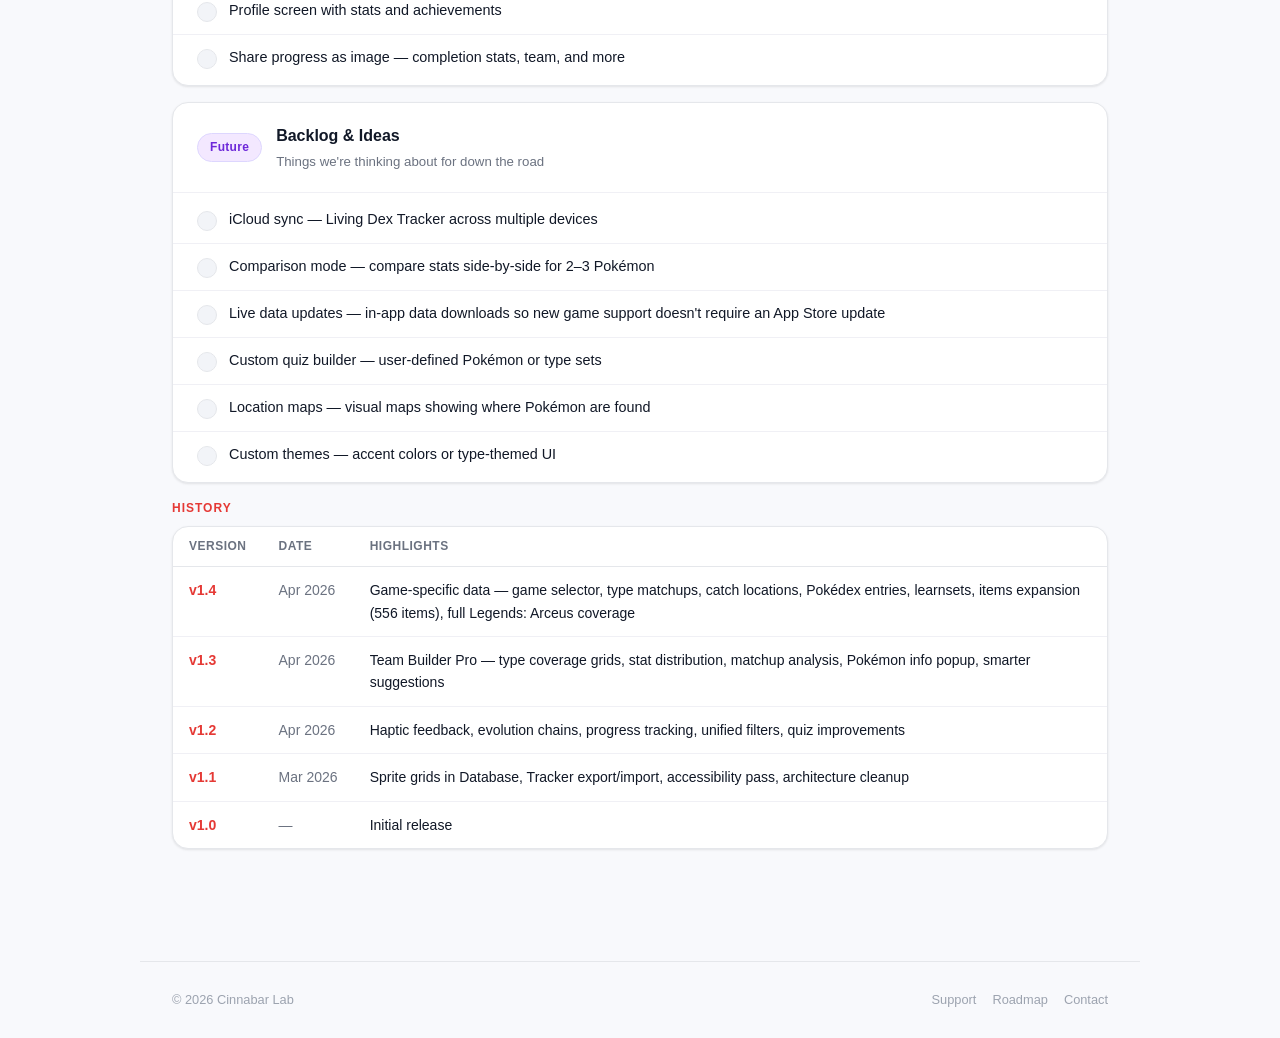
==== commit e495c7e5: "v1.4: update features and roadmap for game-specific data release - index.html: replace generic featu" ====
--- a/roadmap.html
+++ b/roadmap.html
@@ -93,11 +93,11 @@
         <div class="version-body">
             <div class="roadmap-item">
                 <div class="roadmap-check check-done">✓</div>
-                <p>Game selector — choose your game from Red &amp; Blue to Scarlet &amp; Violet and Legends: Z-A</p>
-            </div>
-            <div class="roadmap-item">
-                <div class="roadmap-check check-done">✓</div>
-                <p>Type chart per generation — Gen 1 had no Steel/Dark, Gen 6 added Fairy; Team Builder reflects your game's rules</p>
+                <p>Game selector — persistent banner lets you choose from all 22 supported games (Gen 1–9, including all DLC)</p>
+            </div>
+            <div class="roadmap-item">
+                <div class="roadmap-check check-done">✓</div>
+                <p>Type matchups — every Pokémon detail page now shows Weak to, Resists, and Immune to, using your game's actual type chart (Gen 1 rules differ from Gen 6+)</p>
             </div>
             <div class="roadmap-item">
                 <div class="roadmap-check check-done">✓</div>
@@ -105,11 +105,27 @@
             </div>
             <div class="roadmap-item">
                 <div class="roadmap-check check-done">✓</div>
-                <p>Move learnsets per game — level-up moves, TMs, and HMs accurate to your chosen game</p>
-            </div>
-            <div class="roadmap-item">
-                <div class="roadmap-check check-done">✓</div>
-                <p>Catch locations — where to find each Pokémon in your specific game</p>
+                <p>Move learnsets per game — level-up moves, TMs, egg moves, and tutors accurate to your chosen game</p>
+            </div>
+            <div class="roadmap-item">
+                <div class="roadmap-check check-done">✓</div>
+                <p>Catch locations — Serebii-sourced locations for all 22 supported games including all DLC</p>
+            </div>
+            <div class="roadmap-item">
+                <div class="roadmap-check check-done">✓</div>
+                <p>Pokédex flavor text — in-game Pokédex description per game version for all 1025 Pokémon</p>
+            </div>
+            <div class="roadmap-item">
+                <div class="roadmap-check check-done">✓</div>
+                <p>Wild held items and training stats — catch rate, base friendship, egg cycles, and EV yield on every Pokémon</p>
+            </div>
+            <div class="roadmap-item">
+                <div class="roadmap-check check-done">✓</div>
+                <p>Items database expanded to 556 items across 19 categories, filtered so items only appear in games they exist in</p>
+            </div>
+            <div class="roadmap-item">
+                <div class="roadmap-check check-done">✓</div>
+                <p>Full Legends: Arceus coverage — all 242 Hisui Pokémon with locations, held items, and Pokédex entries</p>
             </div>
         </div>
     </div>
@@ -341,7 +357,7 @@
                     <tr>
                         <td>v1.4</td>
                         <td>Apr 2026</td>
-                        <td>Game-specific data — game selector, regional Pokédex, move learnsets, catch locations, generation-accurate type charts, per-game tracker saves</td>
+                        <td>Game-specific data — game selector, type matchups, catch locations, Pokédex entries, learnsets, items expansion (556 items), full Legends: Arceus coverage</td>
                     </tr>
                     <tr>
                         <td>v1.3</td>
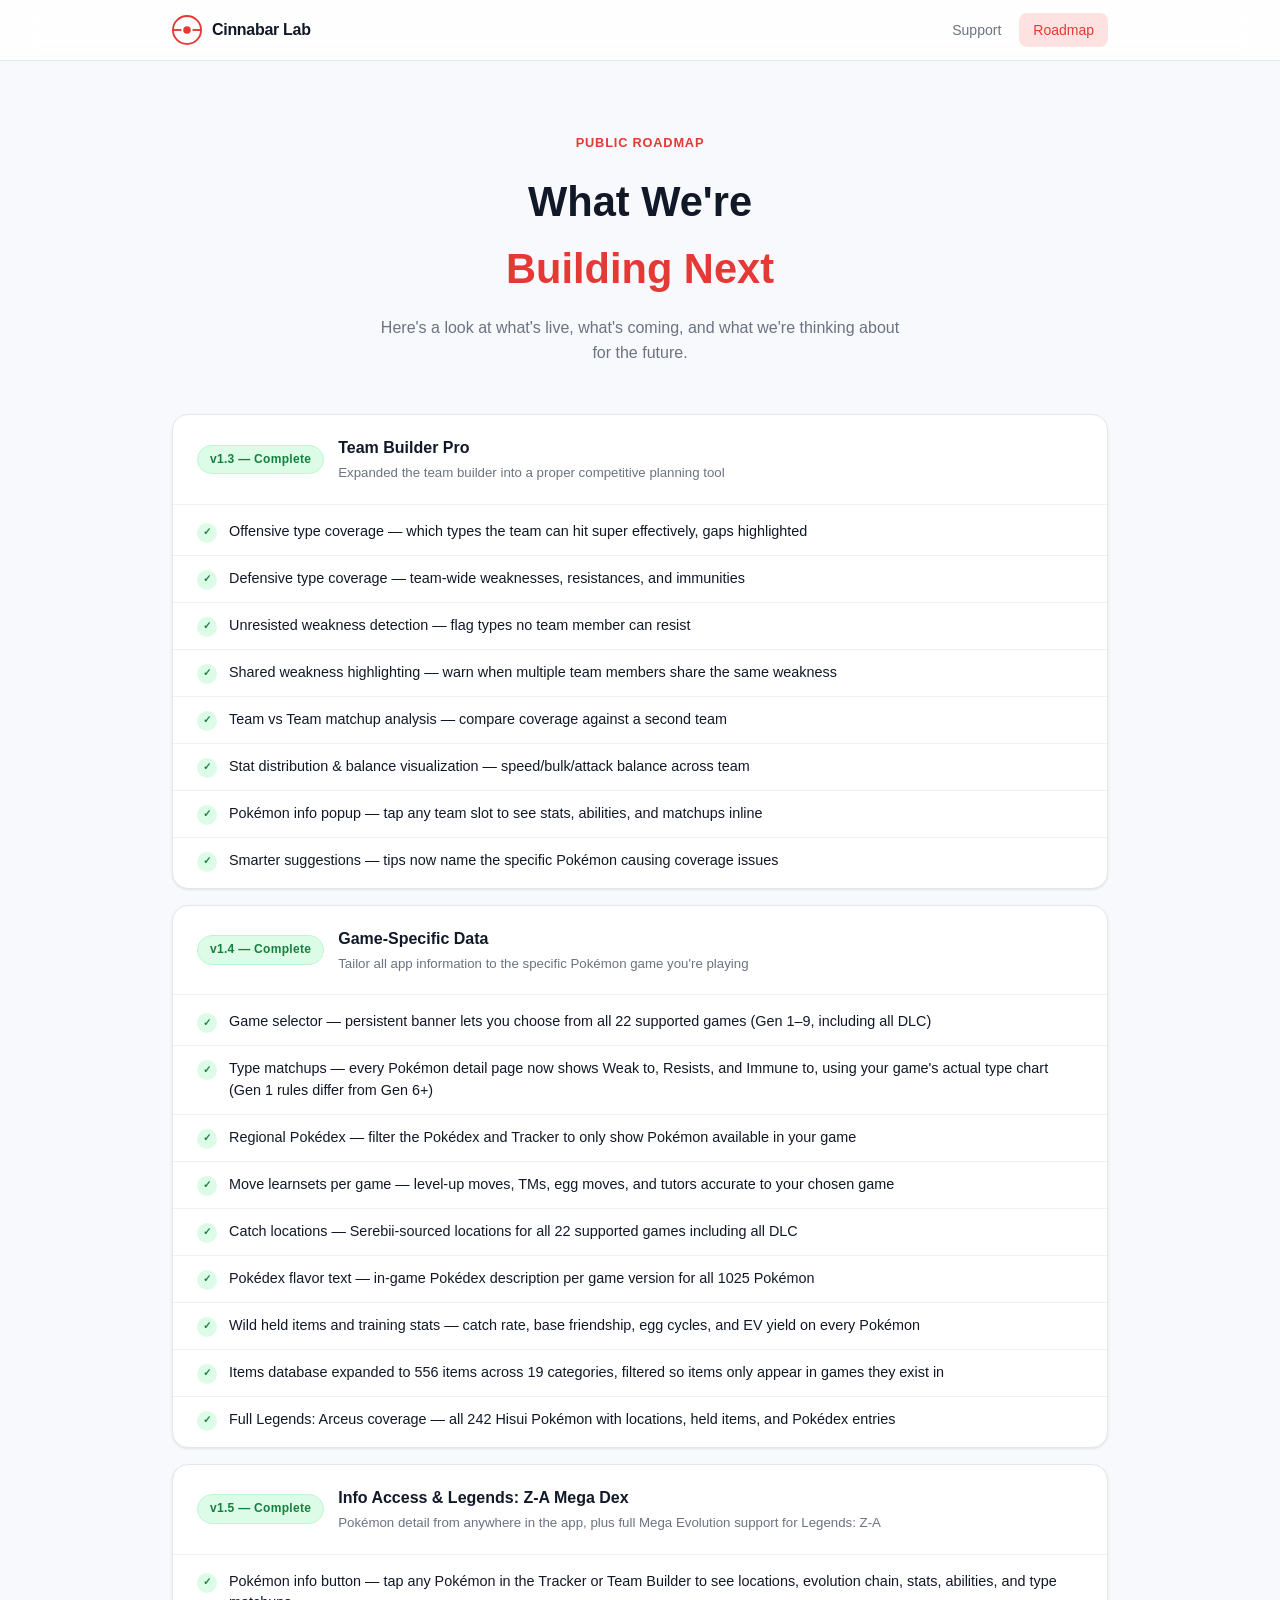
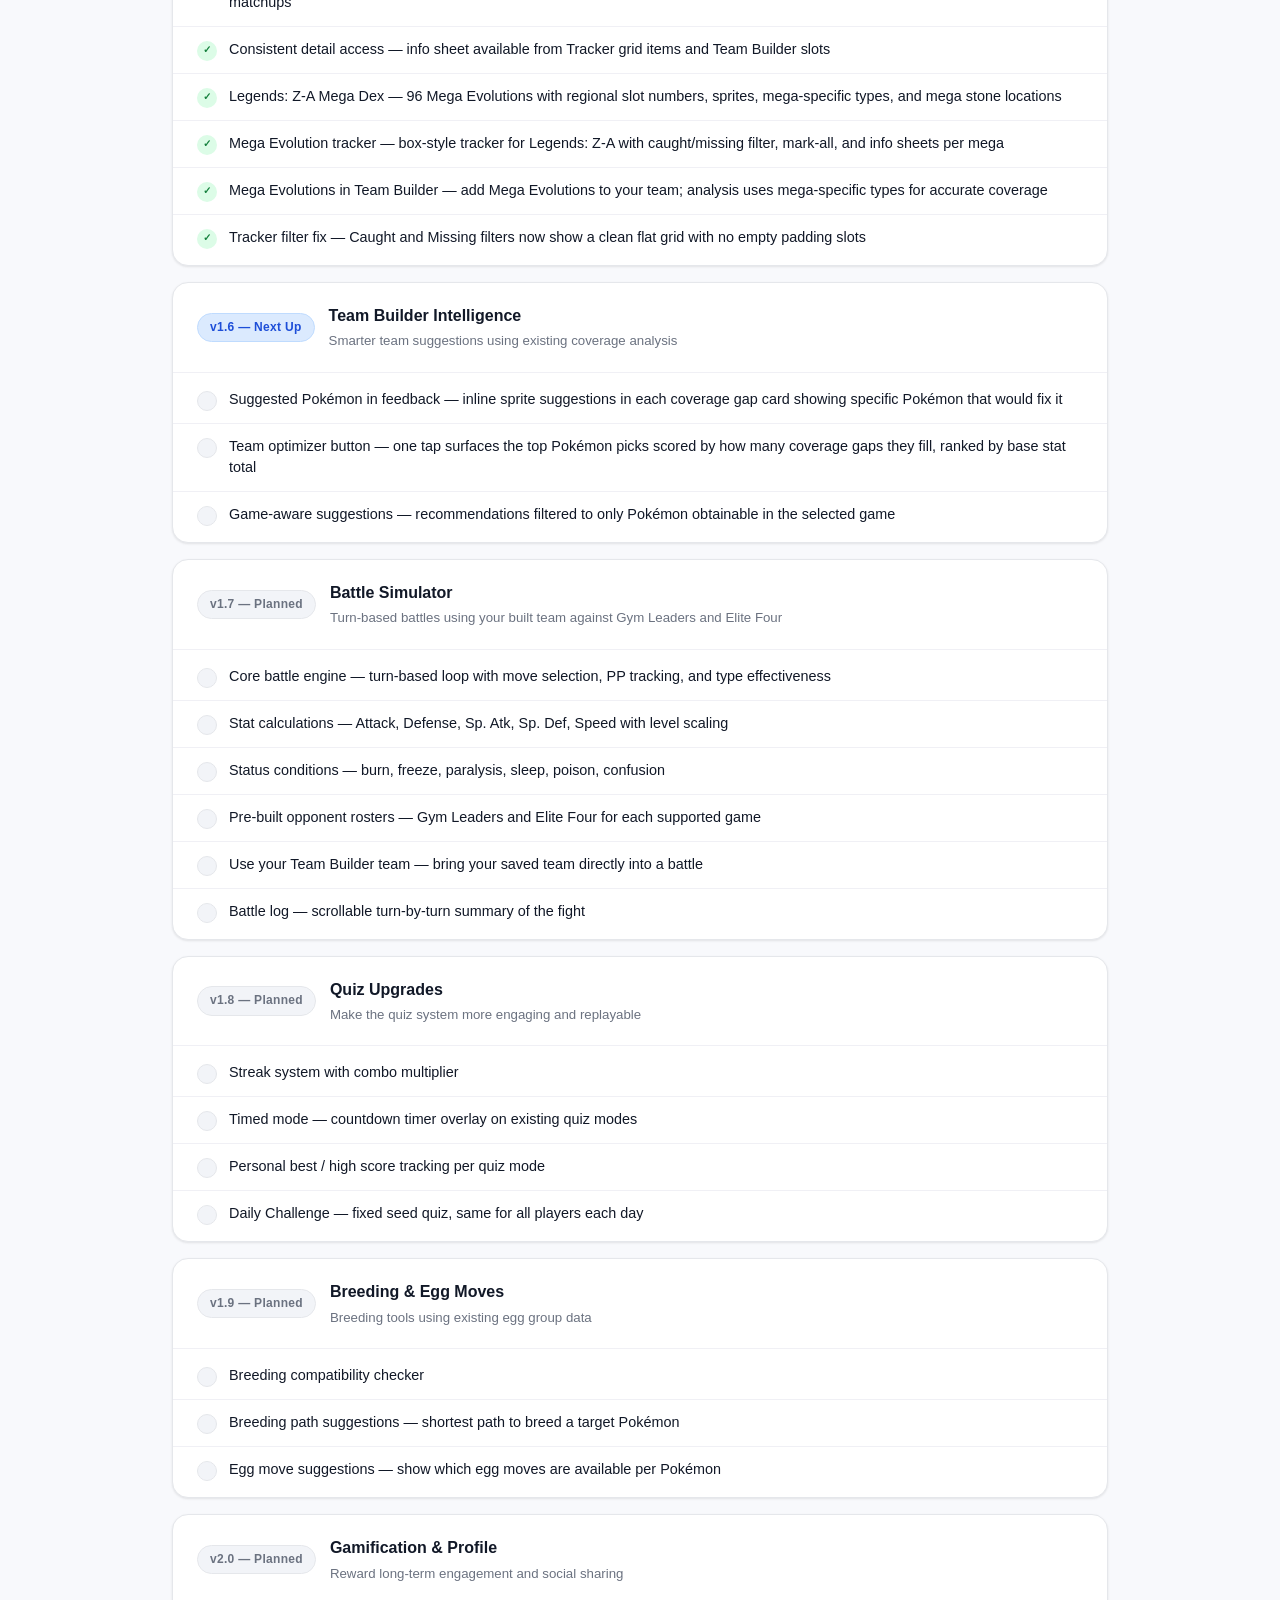
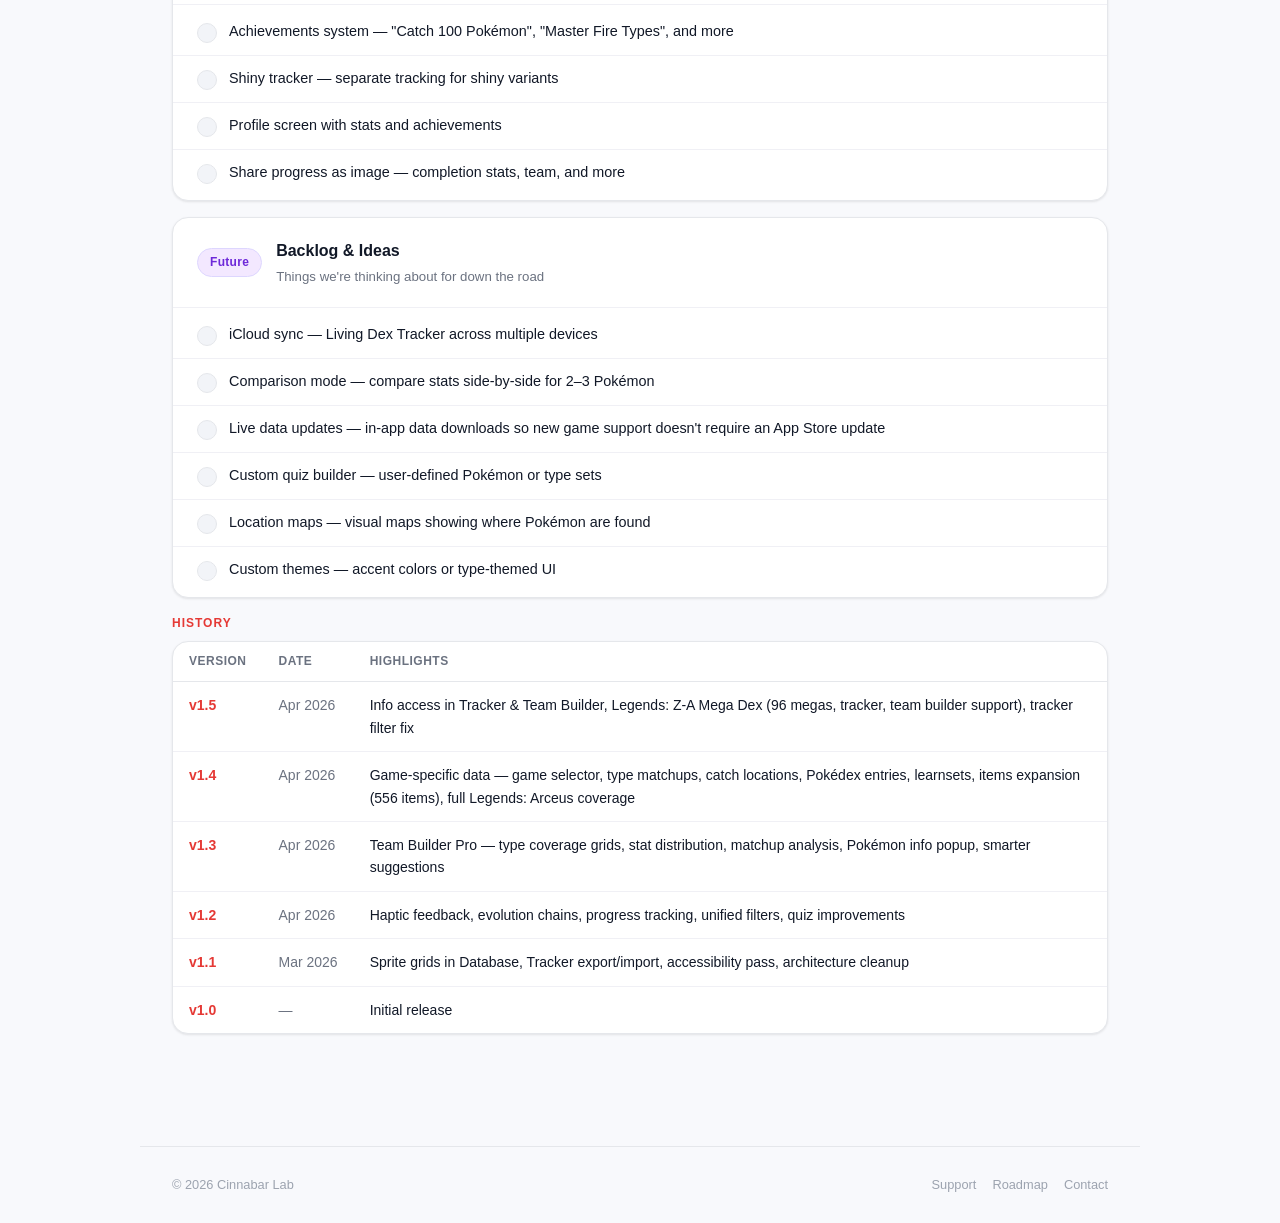
==== commit 4b438e41: "Mark v1.5 complete, promote v1.6 to Next Up v1.5: info access in Tracker/Team Builder, Legends Z-A M" ====
--- a/roadmap.html
+++ b/roadmap.html
@@ -130,39 +130,47 @@
         </div>
     </div>
 
-    <!-- v1.5 — Next Up -->
-    <div class="version-card">
-        <div class="version-header">
-            <span class="version-badge badge-next">v1.5 — Next Up</span>
-            <div>
-                <h3>Pokédex Everywhere &amp; Data Refresh</h3>
-                <p>Surface Pokémon detail from anywhere in the app and keep bundled data current</p>
-            </div>
-        </div>
-        <div class="version-body">
-            <div class="roadmap-item">
-                <div class="roadmap-check check-pending"></div>
-                <p>Pokémon info button — tap any Pokémon in Team Builder, Tracker, or Quiz to open its full Pokédex entry</p>
-            </div>
-            <div class="roadmap-item">
-                <div class="roadmap-check check-pending"></div>
-                <p>Consistent detail access — same rich view (stats, moves, locations, abilities, evolution chain) from every context</p>
-            </div>
-            <div class="roadmap-item">
-                <div class="roadmap-check check-pending"></div>
-                <p>Database refresh tooling — automated scripts to re-fetch and rebundle updated Pokémon data</p>
-            </div>
-            <div class="roadmap-item">
-                <div class="roadmap-check check-pending"></div>
-                <p>Data version tracking — stamp bundled data with a version so it's clear when a refresh was last run</p>
-            </div>
-        </div>
-    </div>
-
-    <!-- v1.6 — Planned -->
-    <div class="version-card">
-        <div class="version-header">
-            <span class="version-badge badge-planned">v1.6 — Planned</span>
+    <!-- v1.5 — Complete -->
+    <div class="version-card">
+        <div class="version-header">
+            <span class="version-badge badge-complete">v1.5 — Complete</span>
+            <div>
+                <h3>Info Access &amp; Legends: Z-A Mega Dex</h3>
+                <p>Pokémon detail from anywhere in the app, plus full Mega Evolution support for Legends: Z-A</p>
+            </div>
+        </div>
+        <div class="version-body">
+            <div class="roadmap-item">
+                <div class="roadmap-check check-done">✓</div>
+                <p>Pokémon info button — tap any Pokémon in the Tracker or Team Builder to see locations, evolution chain, stats, abilities, and type matchups</p>
+            </div>
+            <div class="roadmap-item">
+                <div class="roadmap-check check-done">✓</div>
+                <p>Consistent detail access — info sheet available from Tracker grid items and Team Builder slots</p>
+            </div>
+            <div class="roadmap-item">
+                <div class="roadmap-check check-done">✓</div>
+                <p>Legends: Z-A Mega Dex — 96 Mega Evolutions with regional slot numbers, sprites, mega-specific types, and mega stone locations</p>
+            </div>
+            <div class="roadmap-item">
+                <div class="roadmap-check check-done">✓</div>
+                <p>Mega Evolution tracker — box-style tracker for Legends: Z-A with caught/missing filter, mark-all, and info sheets per mega</p>
+            </div>
+            <div class="roadmap-item">
+                <div class="roadmap-check check-done">✓</div>
+                <p>Mega Evolutions in Team Builder — add Mega Evolutions to your team; analysis uses mega-specific types for accurate coverage</p>
+            </div>
+            <div class="roadmap-item">
+                <div class="roadmap-check check-done">✓</div>
+                <p>Tracker filter fix — Caught and Missing filters now show a clean flat grid with no empty padding slots</p>
+            </div>
+        </div>
+    </div>
+
+    <!-- v1.6 — Next Up -->
+    <div class="version-card">
+        <div class="version-header">
+            <span class="version-badge badge-next">v1.6 — Next Up</span>
             <div>
                 <h3>Team Builder Intelligence</h3>
                 <p>Smarter team suggestions using existing coverage analysis</p>
@@ -355,6 +363,11 @@
                 </thead>
                 <tbody>
                     <tr>
+                        <td>v1.5</td>
+                        <td>Apr 2026</td>
+                        <td>Info access in Tracker &amp; Team Builder, Legends: Z-A Mega Dex (96 megas, tracker, team builder support), tracker filter fix</td>
+                    </tr>
+                    <tr>
                         <td>v1.4</td>
                         <td>Apr 2026</td>
                         <td>Game-specific data — game selector, type matchups, catch locations, Pokédex entries, learnsets, items expansion (556 items), full Legends: Arceus coverage</td>
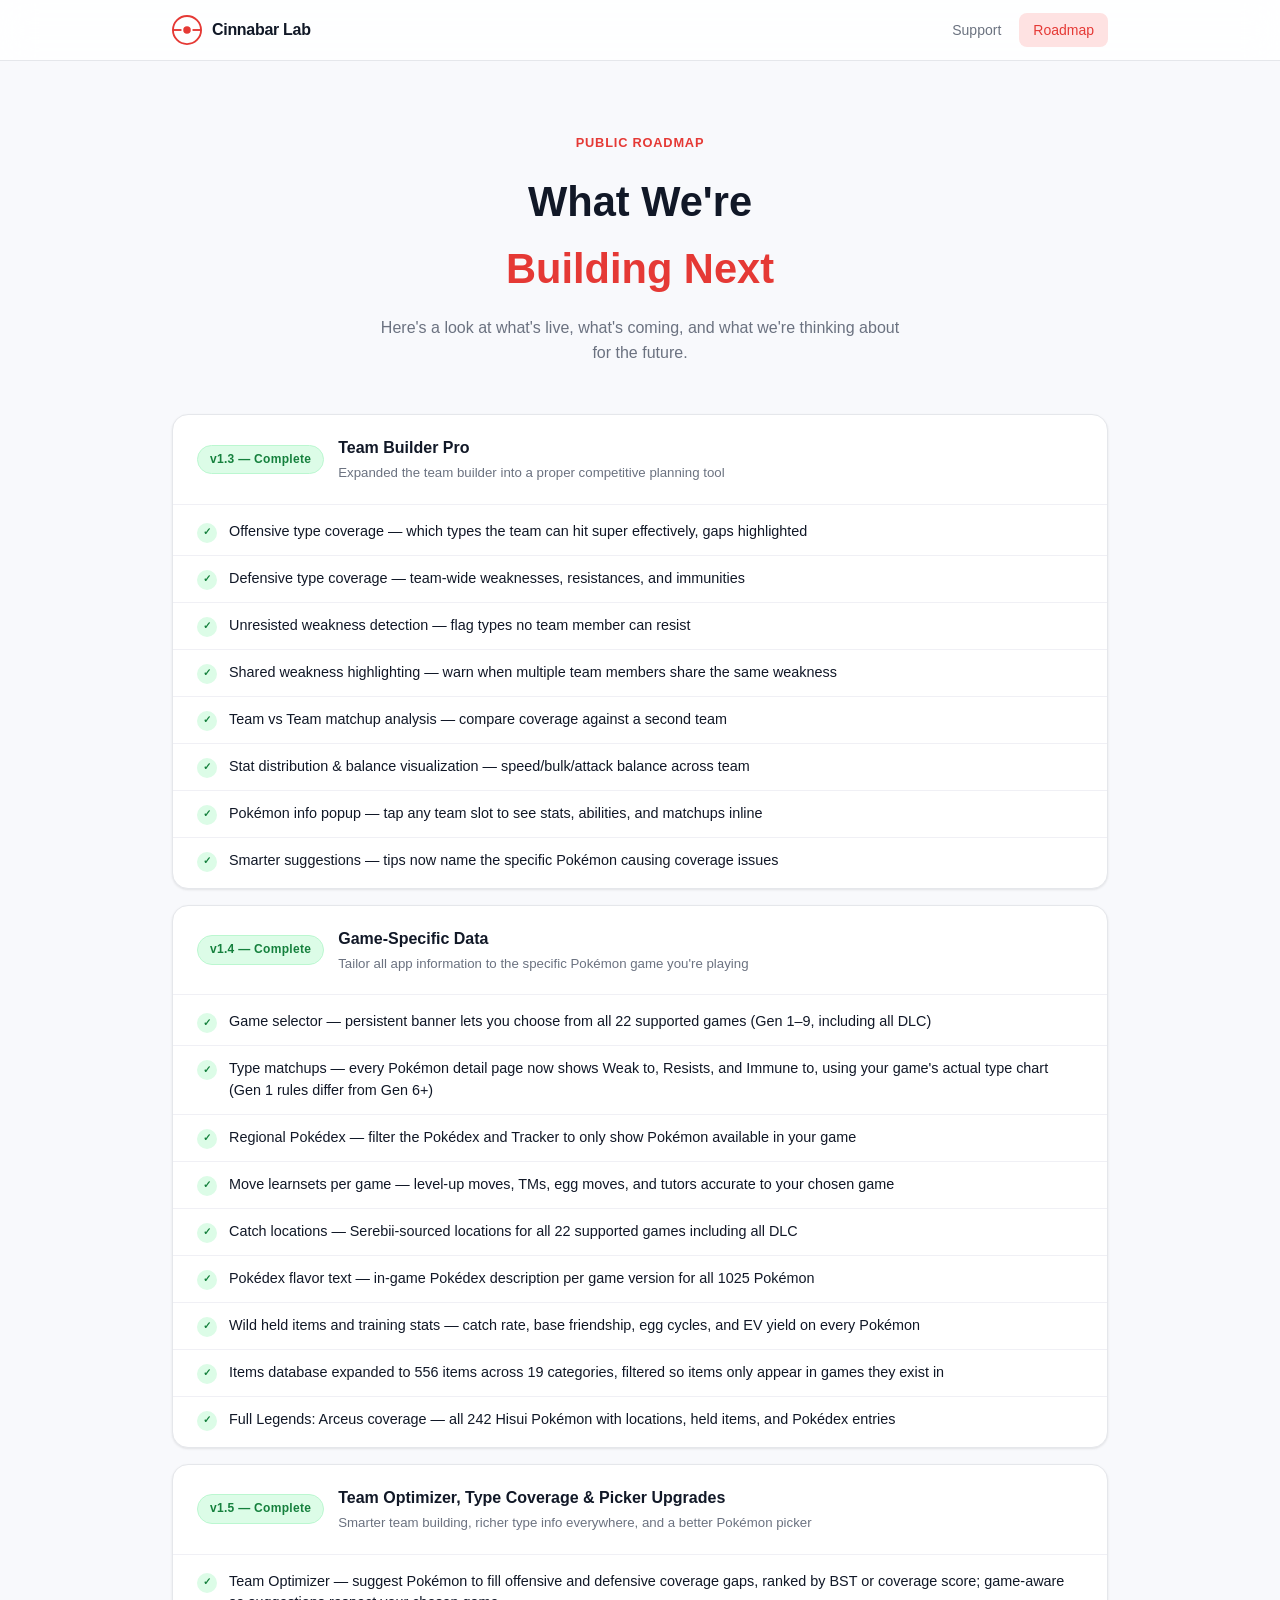
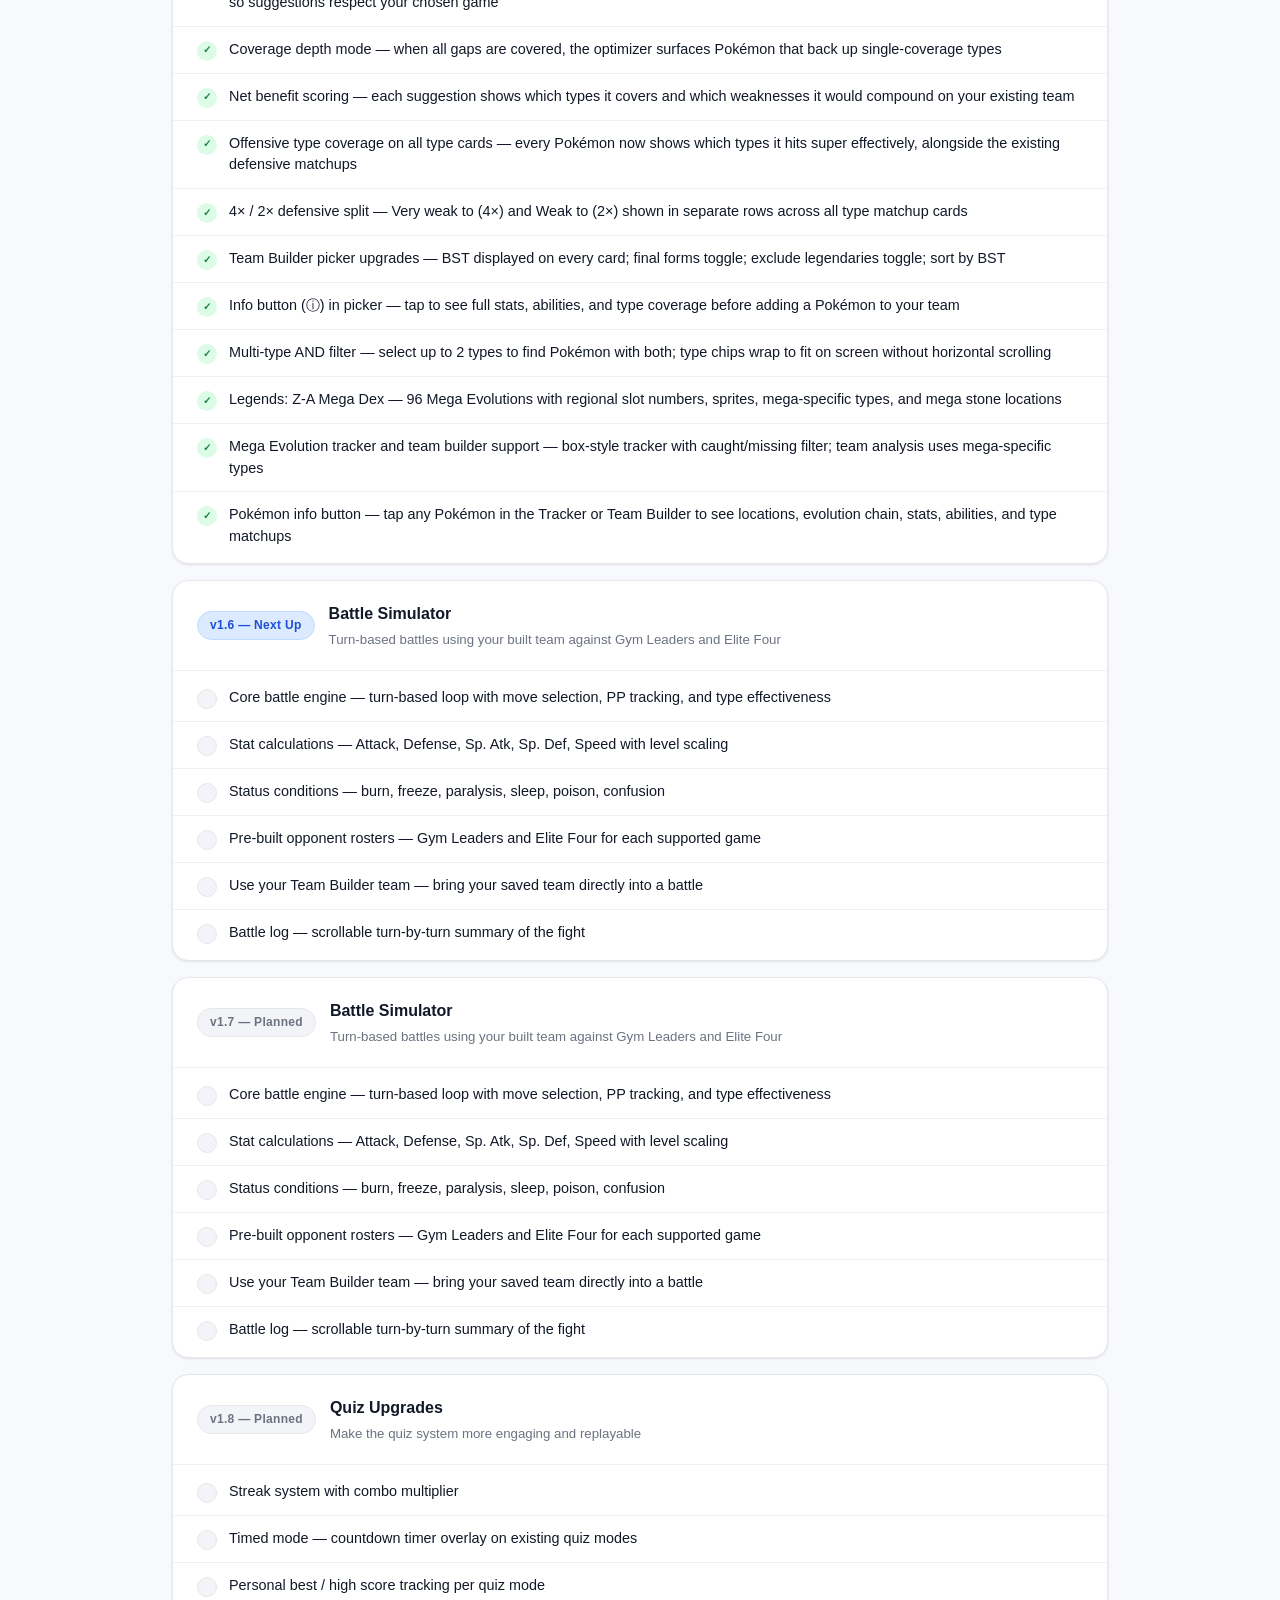
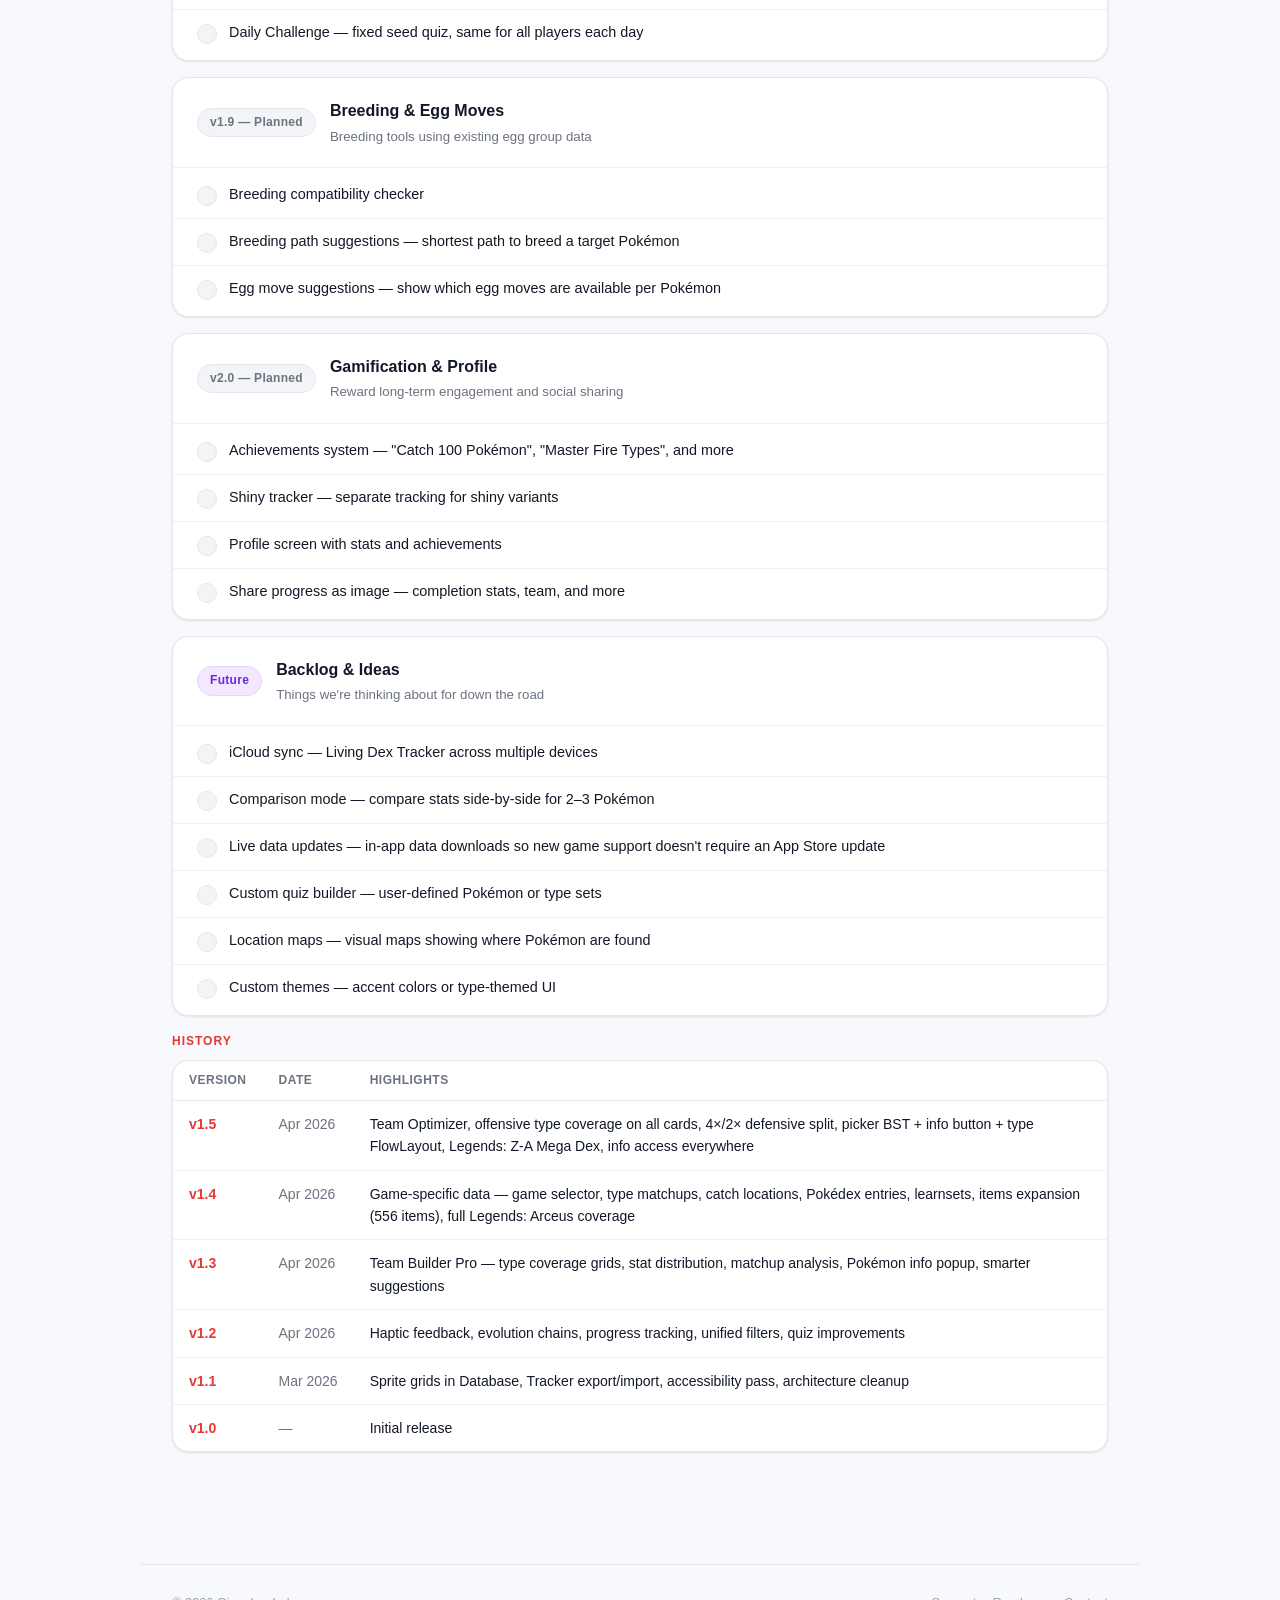
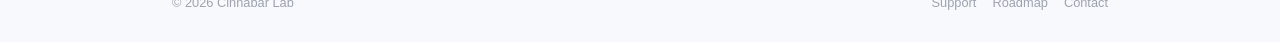
==== commit 9f4c82c5: "Update roadmap and site for v1.5 — optimizer, type coverage, picker upgrades" ====
--- a/roadmap.html
+++ b/roadmap.html
@@ -135,35 +135,55 @@
         <div class="version-header">
             <span class="version-badge badge-complete">v1.5 — Complete</span>
             <div>
-                <h3>Info Access &amp; Legends: Z-A Mega Dex</h3>
-                <p>Pokémon detail from anywhere in the app, plus full Mega Evolution support for Legends: Z-A</p>
-            </div>
-        </div>
-        <div class="version-body">
+                <h3>Team Optimizer, Type Coverage &amp; Picker Upgrades</h3>
+                <p>Smarter team building, richer type info everywhere, and a better Pokémon picker</p>
+            </div>
+        </div>
+        <div class="version-body">
+            <div class="roadmap-item">
+                <div class="roadmap-check check-done">✓</div>
+                <p>Team Optimizer — suggest Pokémon to fill offensive and defensive coverage gaps, ranked by BST or coverage score; game-aware so suggestions respect your chosen game</p>
+            </div>
+            <div class="roadmap-item">
+                <div class="roadmap-check check-done">✓</div>
+                <p>Coverage depth mode — when all gaps are covered, the optimizer surfaces Pokémon that back up single-coverage types</p>
+            </div>
+            <div class="roadmap-item">
+                <div class="roadmap-check check-done">✓</div>
+                <p>Net benefit scoring — each suggestion shows which types it covers and which weaknesses it would compound on your existing team</p>
+            </div>
+            <div class="roadmap-item">
+                <div class="roadmap-check check-done">✓</div>
+                <p>Offensive type coverage on all type cards — every Pokémon now shows which types it hits super effectively, alongside the existing defensive matchups</p>
+            </div>
+            <div class="roadmap-item">
+                <div class="roadmap-check check-done">✓</div>
+                <p>4× / 2× defensive split — Very weak to (4×) and Weak to (2×) shown in separate rows across all type matchup cards</p>
+            </div>
+            <div class="roadmap-item">
+                <div class="roadmap-check check-done">✓</div>
+                <p>Team Builder picker upgrades — BST displayed on every card; final forms toggle; exclude legendaries toggle; sort by BST</p>
+            </div>
+            <div class="roadmap-item">
+                <div class="roadmap-check check-done">✓</div>
+                <p>Info button (ⓘ) in picker — tap to see full stats, abilities, and type coverage before adding a Pokémon to your team</p>
+            </div>
+            <div class="roadmap-item">
+                <div class="roadmap-check check-done">✓</div>
+                <p>Multi-type AND filter — select up to 2 types to find Pokémon with both; type chips wrap to fit on screen without horizontal scrolling</p>
+            </div>
+            <div class="roadmap-item">
+                <div class="roadmap-check check-done">✓</div>
+                <p>Legends: Z-A Mega Dex — 96 Mega Evolutions with regional slot numbers, sprites, mega-specific types, and mega stone locations</p>
+            </div>
+            <div class="roadmap-item">
+                <div class="roadmap-check check-done">✓</div>
+                <p>Mega Evolution tracker and team builder support — box-style tracker with caught/missing filter; team analysis uses mega-specific types</p>
+            </div>
             <div class="roadmap-item">
                 <div class="roadmap-check check-done">✓</div>
                 <p>Pokémon info button — tap any Pokémon in the Tracker or Team Builder to see locations, evolution chain, stats, abilities, and type matchups</p>
             </div>
-            <div class="roadmap-item">
-                <div class="roadmap-check check-done">✓</div>
-                <p>Consistent detail access — info sheet available from Tracker grid items and Team Builder slots</p>
-            </div>
-            <div class="roadmap-item">
-                <div class="roadmap-check check-done">✓</div>
-                <p>Legends: Z-A Mega Dex — 96 Mega Evolutions with regional slot numbers, sprites, mega-specific types, and mega stone locations</p>
-            </div>
-            <div class="roadmap-item">
-                <div class="roadmap-check check-done">✓</div>
-                <p>Mega Evolution tracker — box-style tracker for Legends: Z-A with caught/missing filter, mark-all, and info sheets per mega</p>
-            </div>
-            <div class="roadmap-item">
-                <div class="roadmap-check check-done">✓</div>
-                <p>Mega Evolutions in Team Builder — add Mega Evolutions to your team; analysis uses mega-specific types for accurate coverage</p>
-            </div>
-            <div class="roadmap-item">
-                <div class="roadmap-check check-done">✓</div>
-                <p>Tracker filter fix — Caught and Missing filters now show a clean flat grid with no empty padding slots</p>
-            </div>
         </div>
     </div>
 
@@ -172,22 +192,34 @@
         <div class="version-header">
             <span class="version-badge badge-next">v1.6 — Next Up</span>
             <div>
-                <h3>Team Builder Intelligence</h3>
-                <p>Smarter team suggestions using existing coverage analysis</p>
-            </div>
-        </div>
-        <div class="version-body">
-            <div class="roadmap-item">
-                <div class="roadmap-check check-pending"></div>
-                <p>Suggested Pokémon in feedback — inline sprite suggestions in each coverage gap card showing specific Pokémon that would fix it</p>
-            </div>
-            <div class="roadmap-item">
-                <div class="roadmap-check check-pending"></div>
-                <p>Team optimizer button — one tap surfaces the top Pokémon picks scored by how many coverage gaps they fill, ranked by base stat total</p>
-            </div>
-            <div class="roadmap-item">
-                <div class="roadmap-check check-pending"></div>
-                <p>Game-aware suggestions — recommendations filtered to only Pokémon obtainable in the selected game</p>
+                <h3>Battle Simulator</h3>
+                <p>Turn-based battles using your built team against Gym Leaders and Elite Four</p>
+            </div>
+        </div>
+        <div class="version-body">
+            <div class="roadmap-item">
+                <div class="roadmap-check check-pending"></div>
+                <p>Core battle engine — turn-based loop with move selection, PP tracking, and type effectiveness</p>
+            </div>
+            <div class="roadmap-item">
+                <div class="roadmap-check check-pending"></div>
+                <p>Stat calculations — Attack, Defense, Sp. Atk, Sp. Def, Speed with level scaling</p>
+            </div>
+            <div class="roadmap-item">
+                <div class="roadmap-check check-pending"></div>
+                <p>Status conditions — burn, freeze, paralysis, sleep, poison, confusion</p>
+            </div>
+            <div class="roadmap-item">
+                <div class="roadmap-check check-pending"></div>
+                <p>Pre-built opponent rosters — Gym Leaders and Elite Four for each supported game</p>
+            </div>
+            <div class="roadmap-item">
+                <div class="roadmap-check check-pending"></div>
+                <p>Use your Team Builder team — bring your saved team directly into a battle</p>
+            </div>
+            <div class="roadmap-item">
+                <div class="roadmap-check check-pending"></div>
+                <p>Battle log — scrollable turn-by-turn summary of the fight</p>
             </div>
         </div>
     </div>
@@ -365,7 +397,7 @@
                     <tr>
                         <td>v1.5</td>
                         <td>Apr 2026</td>
-                        <td>Info access in Tracker &amp; Team Builder, Legends: Z-A Mega Dex (96 megas, tracker, team builder support), tracker filter fix</td>
+                        <td>Team Optimizer, offensive type coverage on all cards, 4×/2× defensive split, picker BST + info button + type FlowLayout, Legends: Z-A Mega Dex, info access everywhere</td>
                     </tr>
                     <tr>
                         <td>v1.4</td>
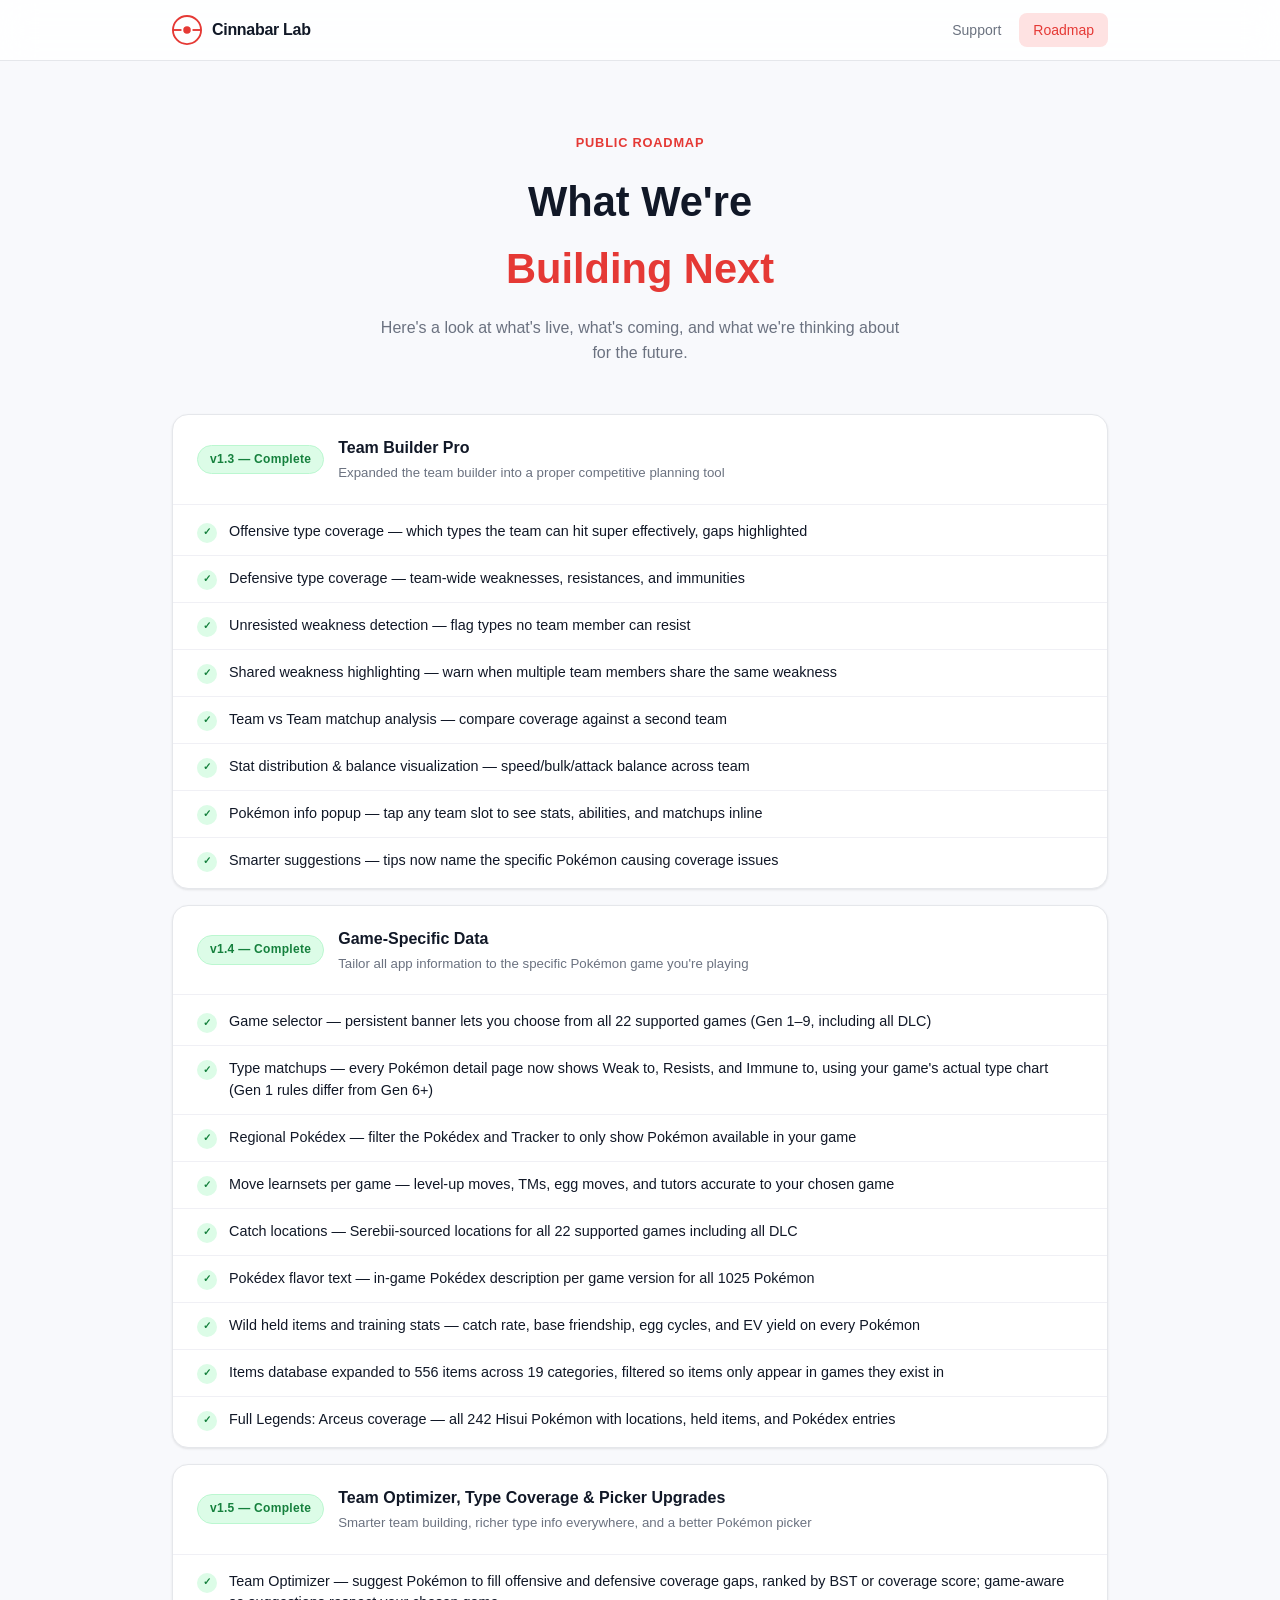
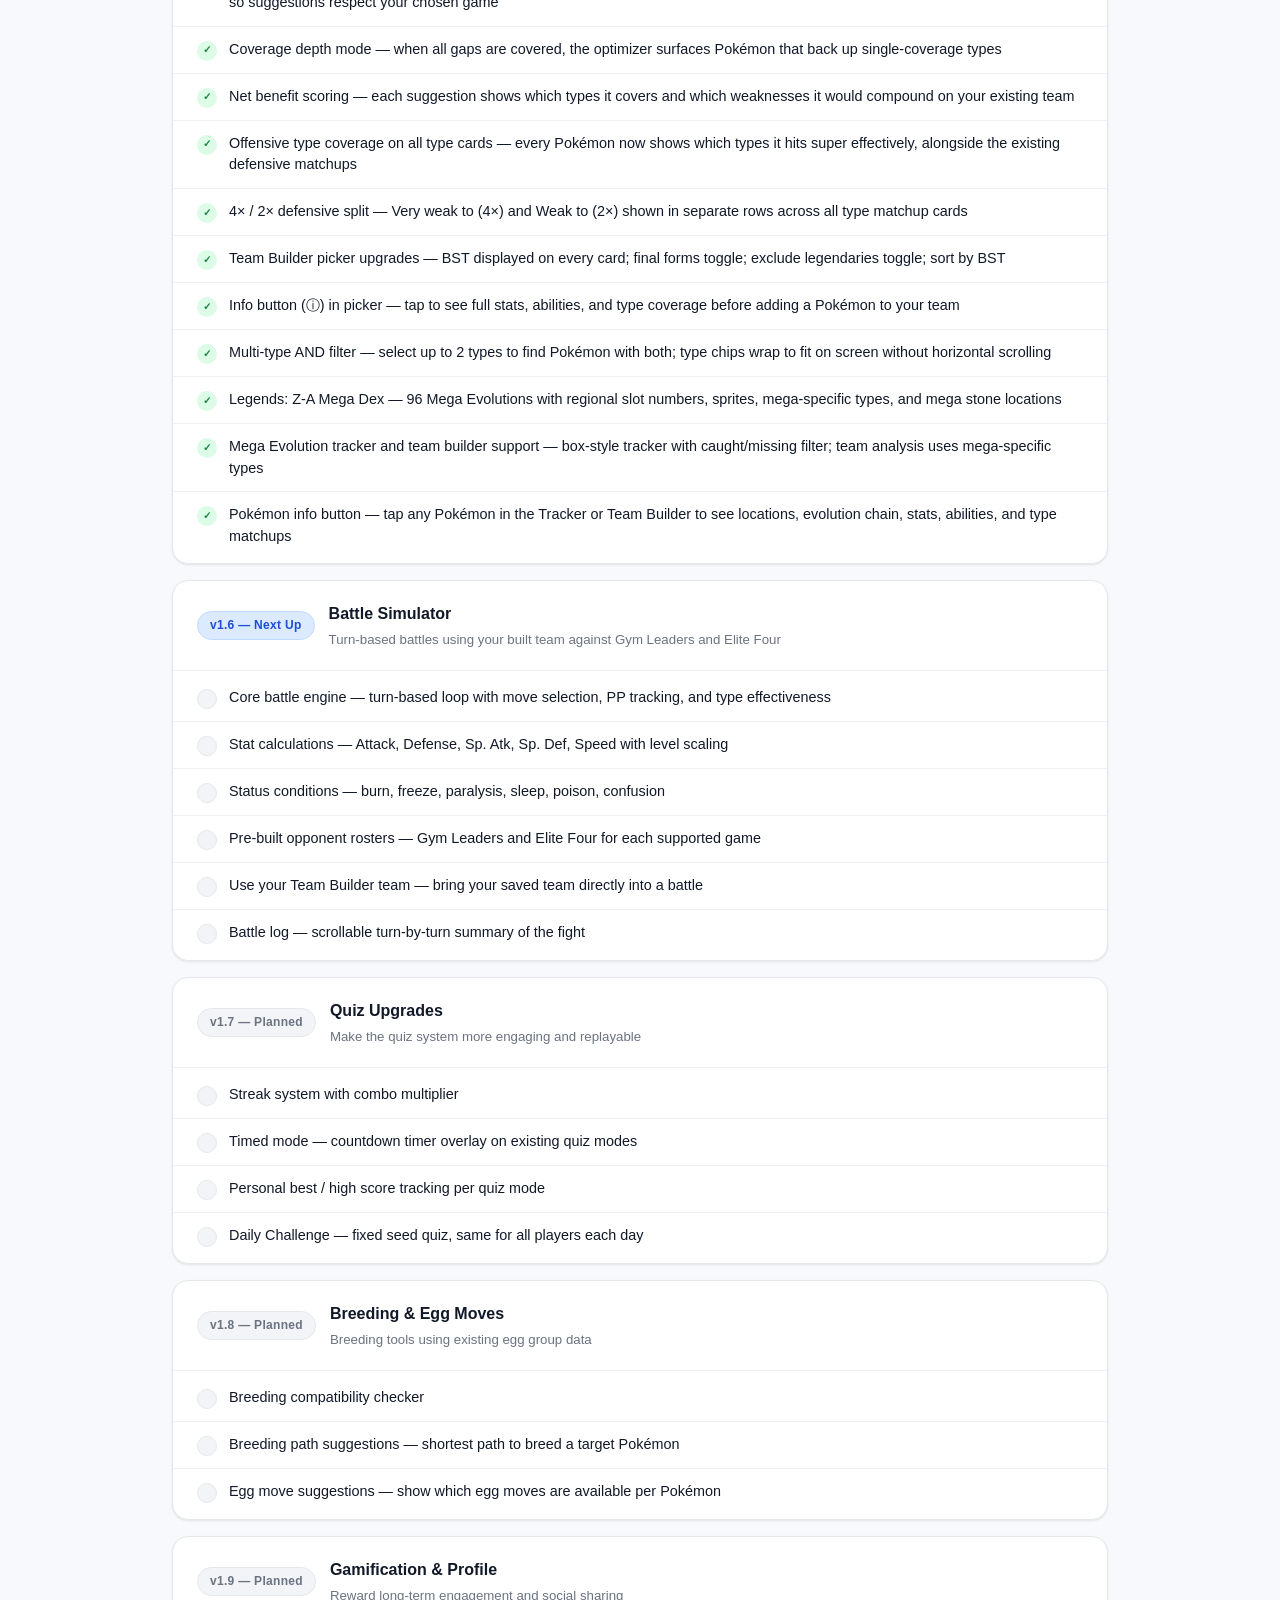
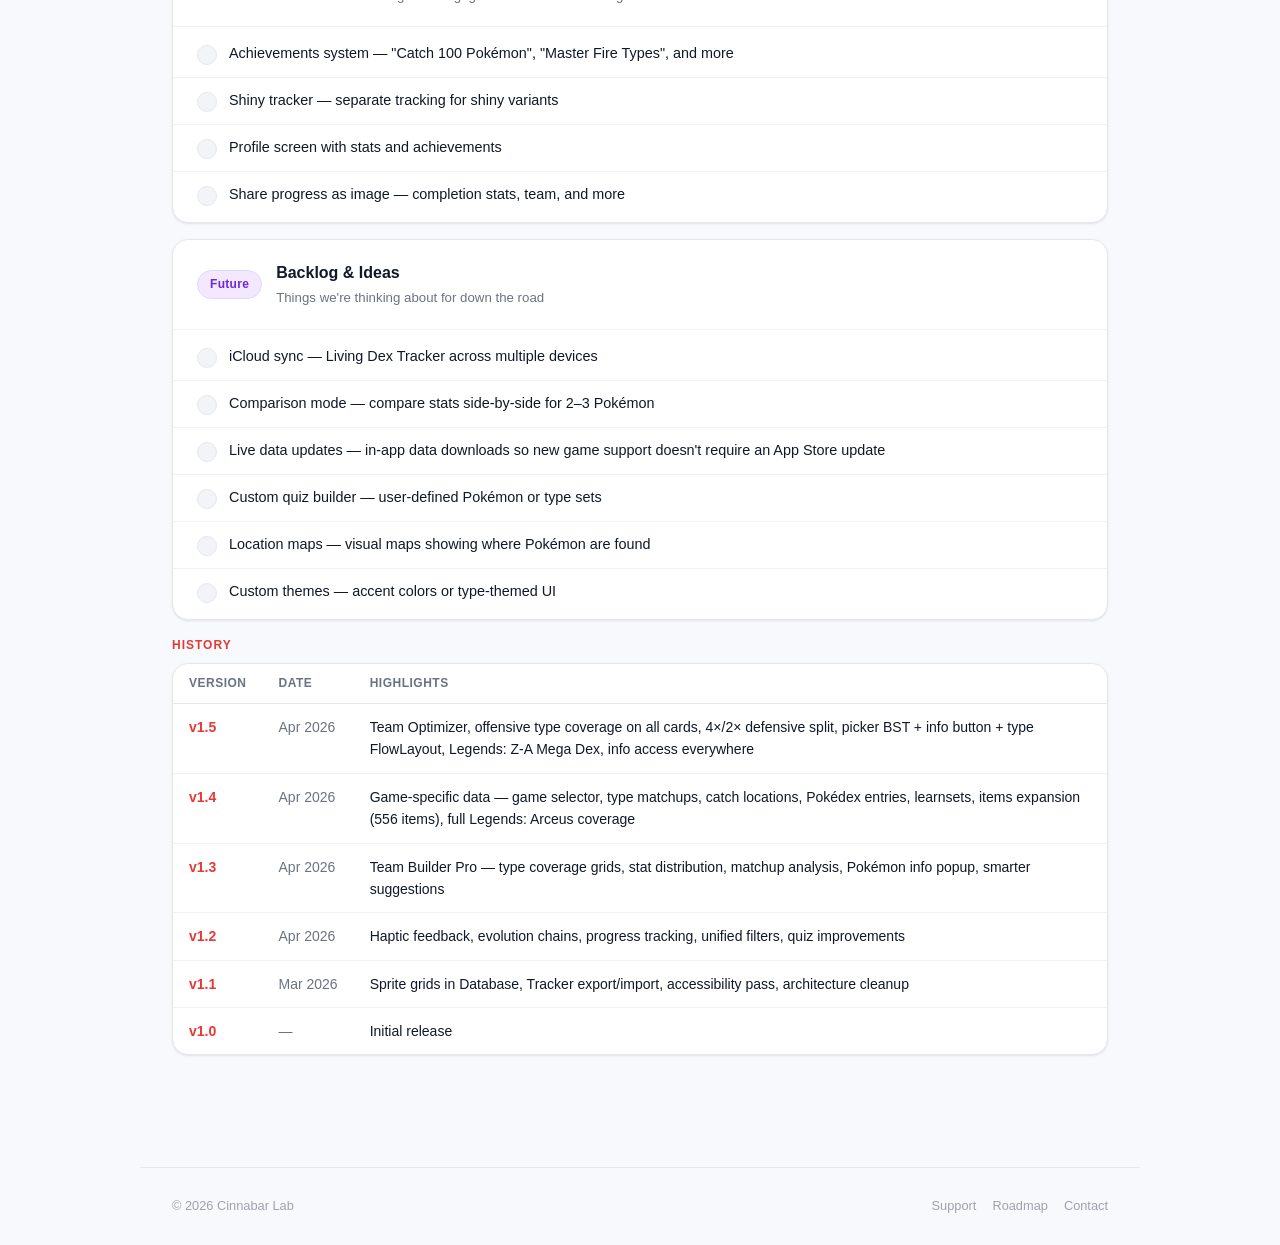
==== commit c38c7fa6: "Fix duplicate Battle Simulator — v1.7 is now Quiz Upgrades, shift v1.8/1.9 accordingly" ====
--- a/roadmap.html
+++ b/roadmap.html
@@ -229,43 +229,6 @@
         <div class="version-header">
             <span class="version-badge badge-planned">v1.7 — Planned</span>
             <div>
-                <h3>Battle Simulator</h3>
-                <p>Turn-based battles using your built team against Gym Leaders and Elite Four</p>
-            </div>
-        </div>
-        <div class="version-body">
-            <div class="roadmap-item">
-                <div class="roadmap-check check-pending"></div>
-                <p>Core battle engine — turn-based loop with move selection, PP tracking, and type effectiveness</p>
-            </div>
-            <div class="roadmap-item">
-                <div class="roadmap-check check-pending"></div>
-                <p>Stat calculations — Attack, Defense, Sp. Atk, Sp. Def, Speed with level scaling</p>
-            </div>
-            <div class="roadmap-item">
-                <div class="roadmap-check check-pending"></div>
-                <p>Status conditions — burn, freeze, paralysis, sleep, poison, confusion</p>
-            </div>
-            <div class="roadmap-item">
-                <div class="roadmap-check check-pending"></div>
-                <p>Pre-built opponent rosters — Gym Leaders and Elite Four for each supported game</p>
-            </div>
-            <div class="roadmap-item">
-                <div class="roadmap-check check-pending"></div>
-                <p>Use your Team Builder team — bring your saved team directly into a battle</p>
-            </div>
-            <div class="roadmap-item">
-                <div class="roadmap-check check-pending"></div>
-                <p>Battle log — scrollable turn-by-turn summary of the fight</p>
-            </div>
-        </div>
-    </div>
-
-    <!-- v1.8 — Planned -->
-    <div class="version-card">
-        <div class="version-header">
-            <span class="version-badge badge-planned">v1.8 — Planned</span>
-            <div>
                 <h3>Quiz Upgrades</h3>
                 <p>Make the quiz system more engaging and replayable</p>
             </div>
@@ -290,10 +253,10 @@
         </div>
     </div>
 
-    <!-- v1.9 — Planned -->
-    <div class="version-card">
-        <div class="version-header">
-            <span class="version-badge badge-planned">v1.9 — Planned</span>
+    <!-- v1.8 — Planned -->
+    <div class="version-card">
+        <div class="version-header">
+            <span class="version-badge badge-planned">v1.8 — Planned</span>
             <div>
                 <h3>Breeding &amp; Egg Moves</h3>
                 <p>Breeding tools using existing egg group data</p>
@@ -318,7 +281,7 @@
     <!-- v1.9 — Planned -->
     <div class="version-card">
         <div class="version-header">
-            <span class="version-badge badge-planned">v2.0 — Planned</span>
+            <span class="version-badge badge-planned">v1.9 — Planned</span>
             <div>
                 <h3>Gamification &amp; Profile</h3>
                 <p>Reward long-term engagement and social sharing</p>
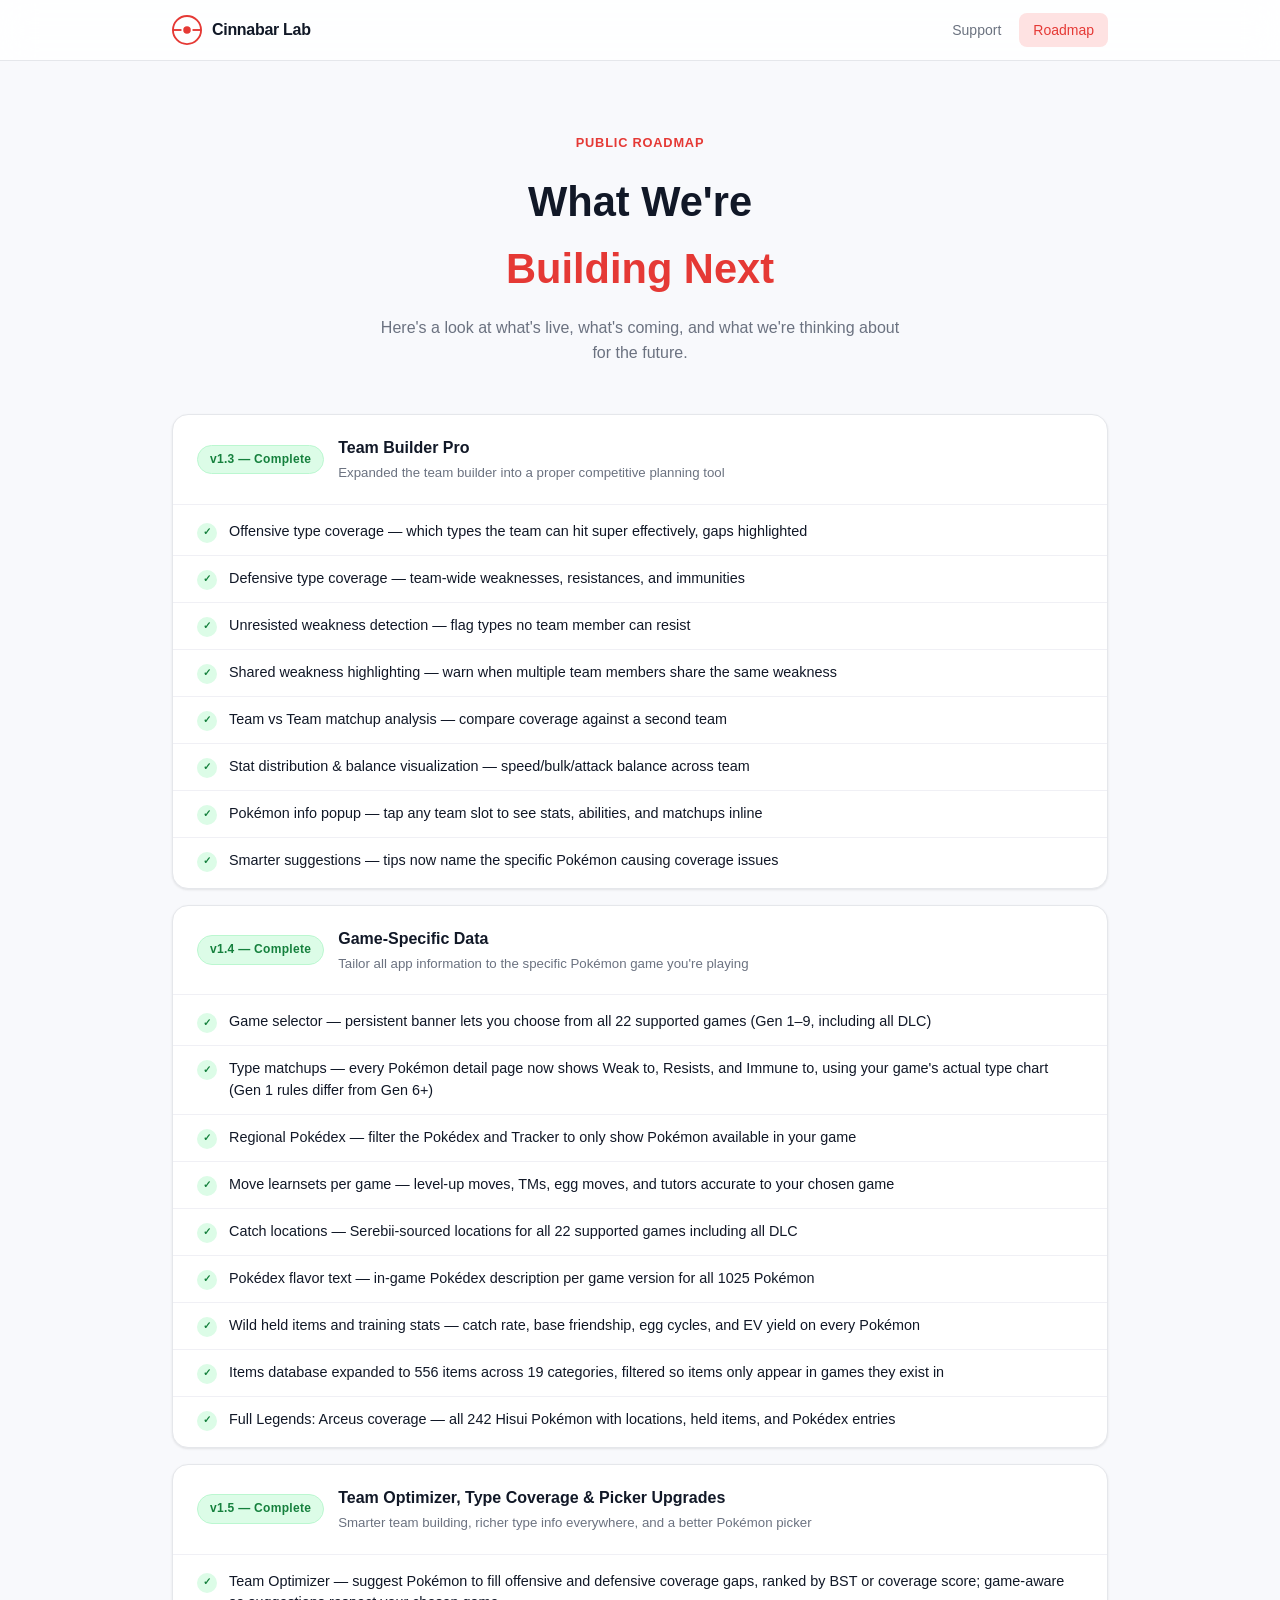
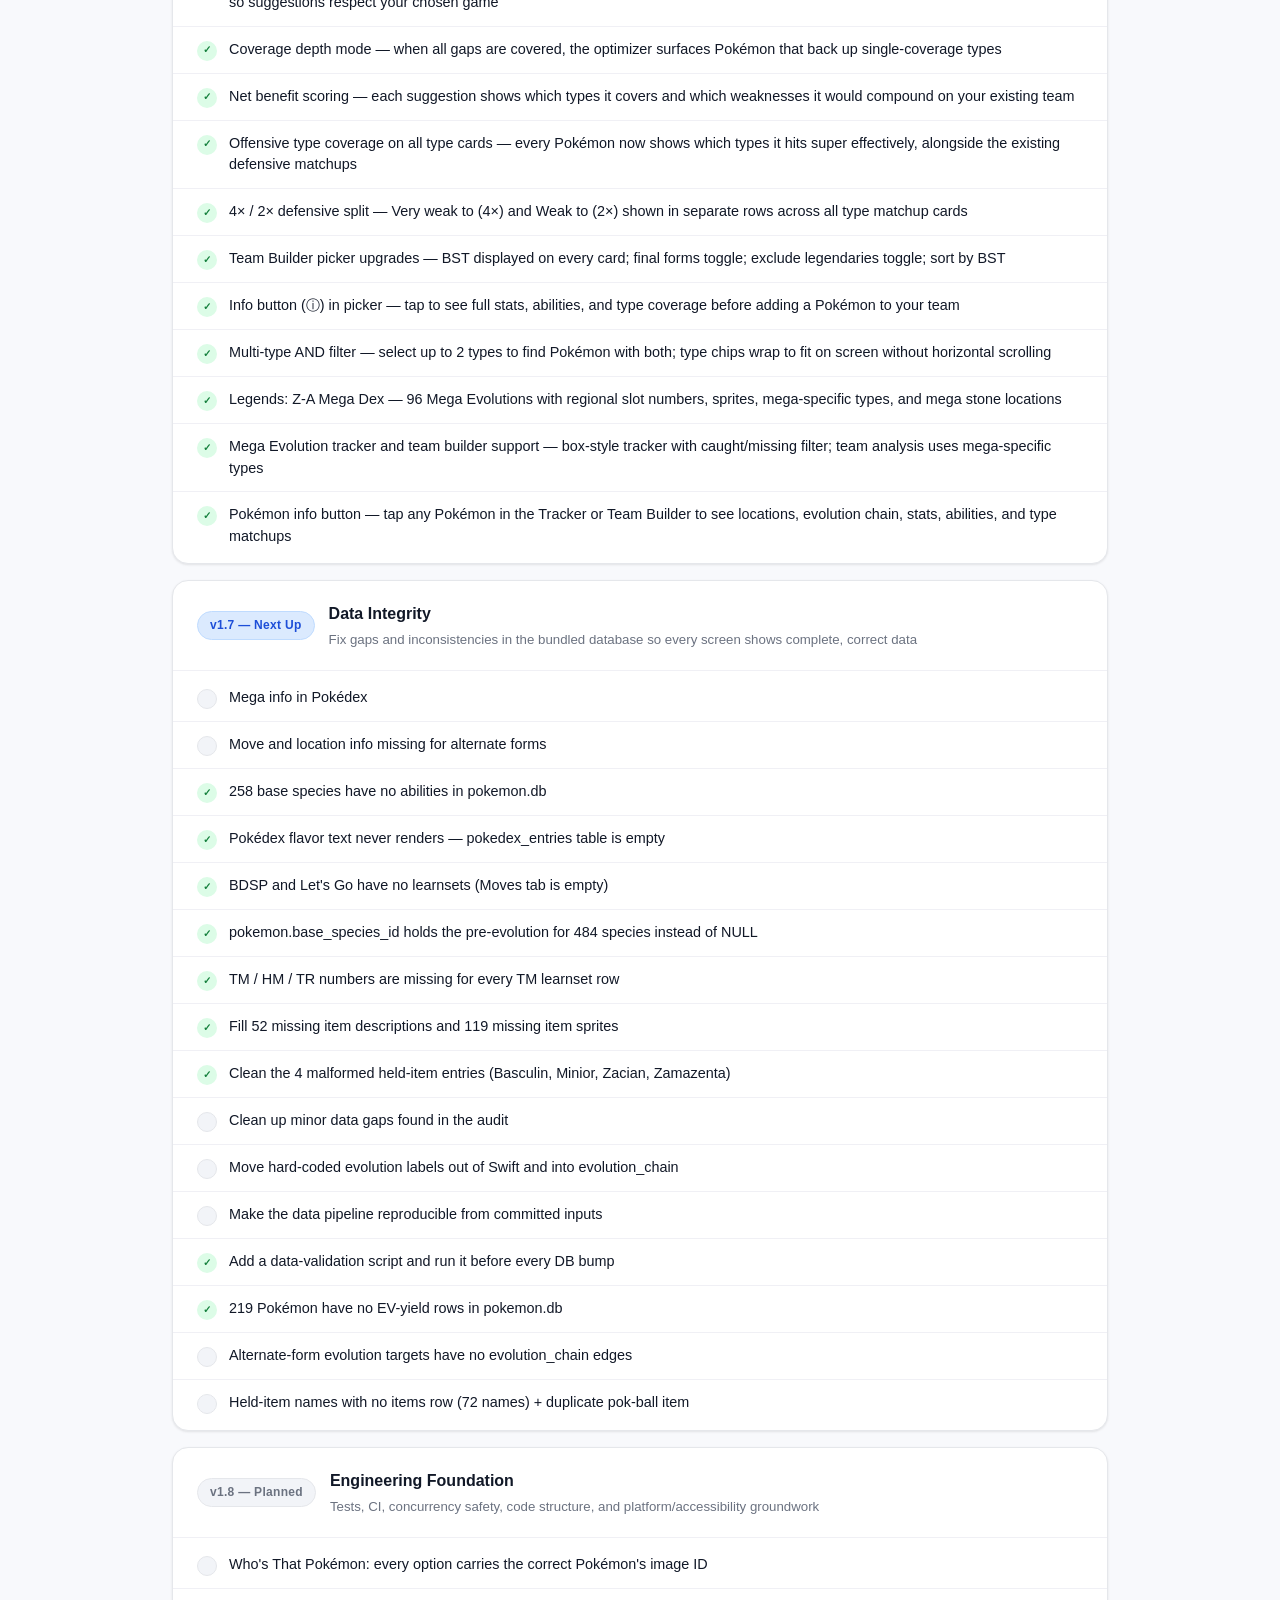
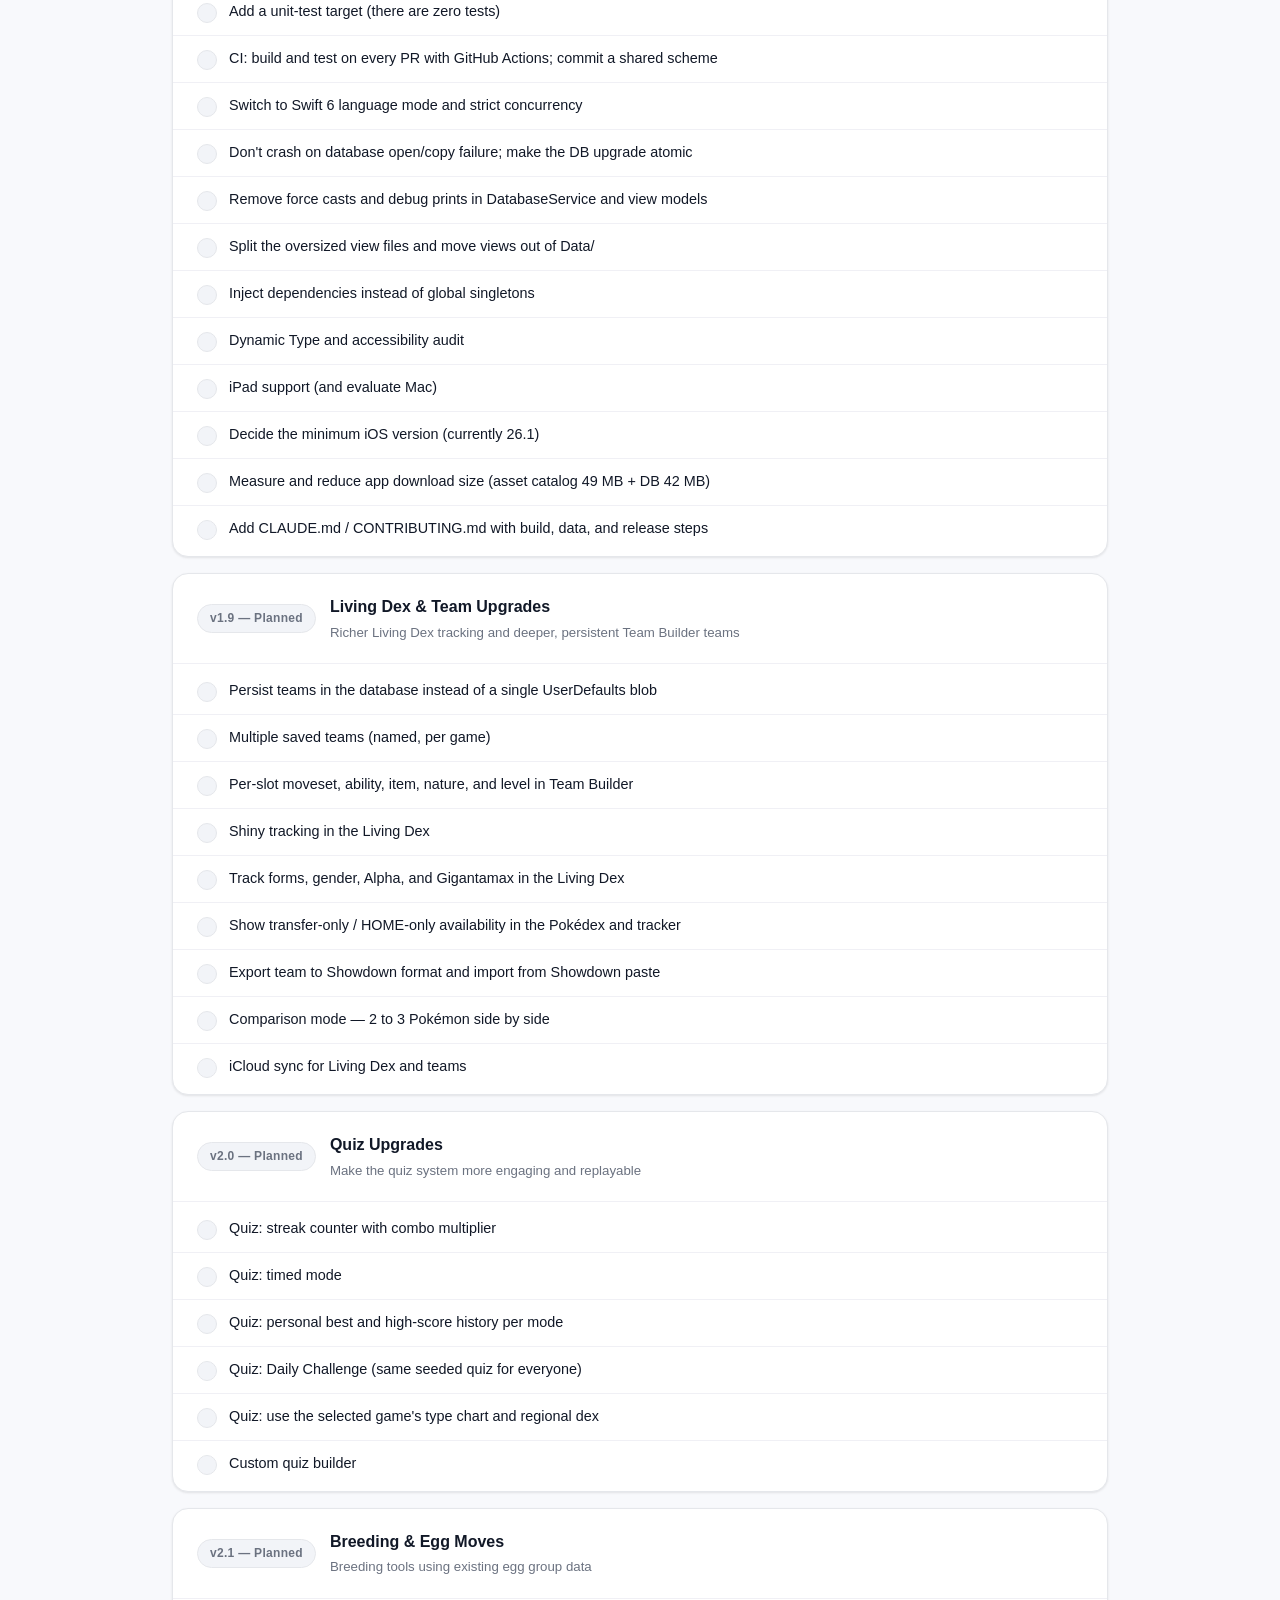
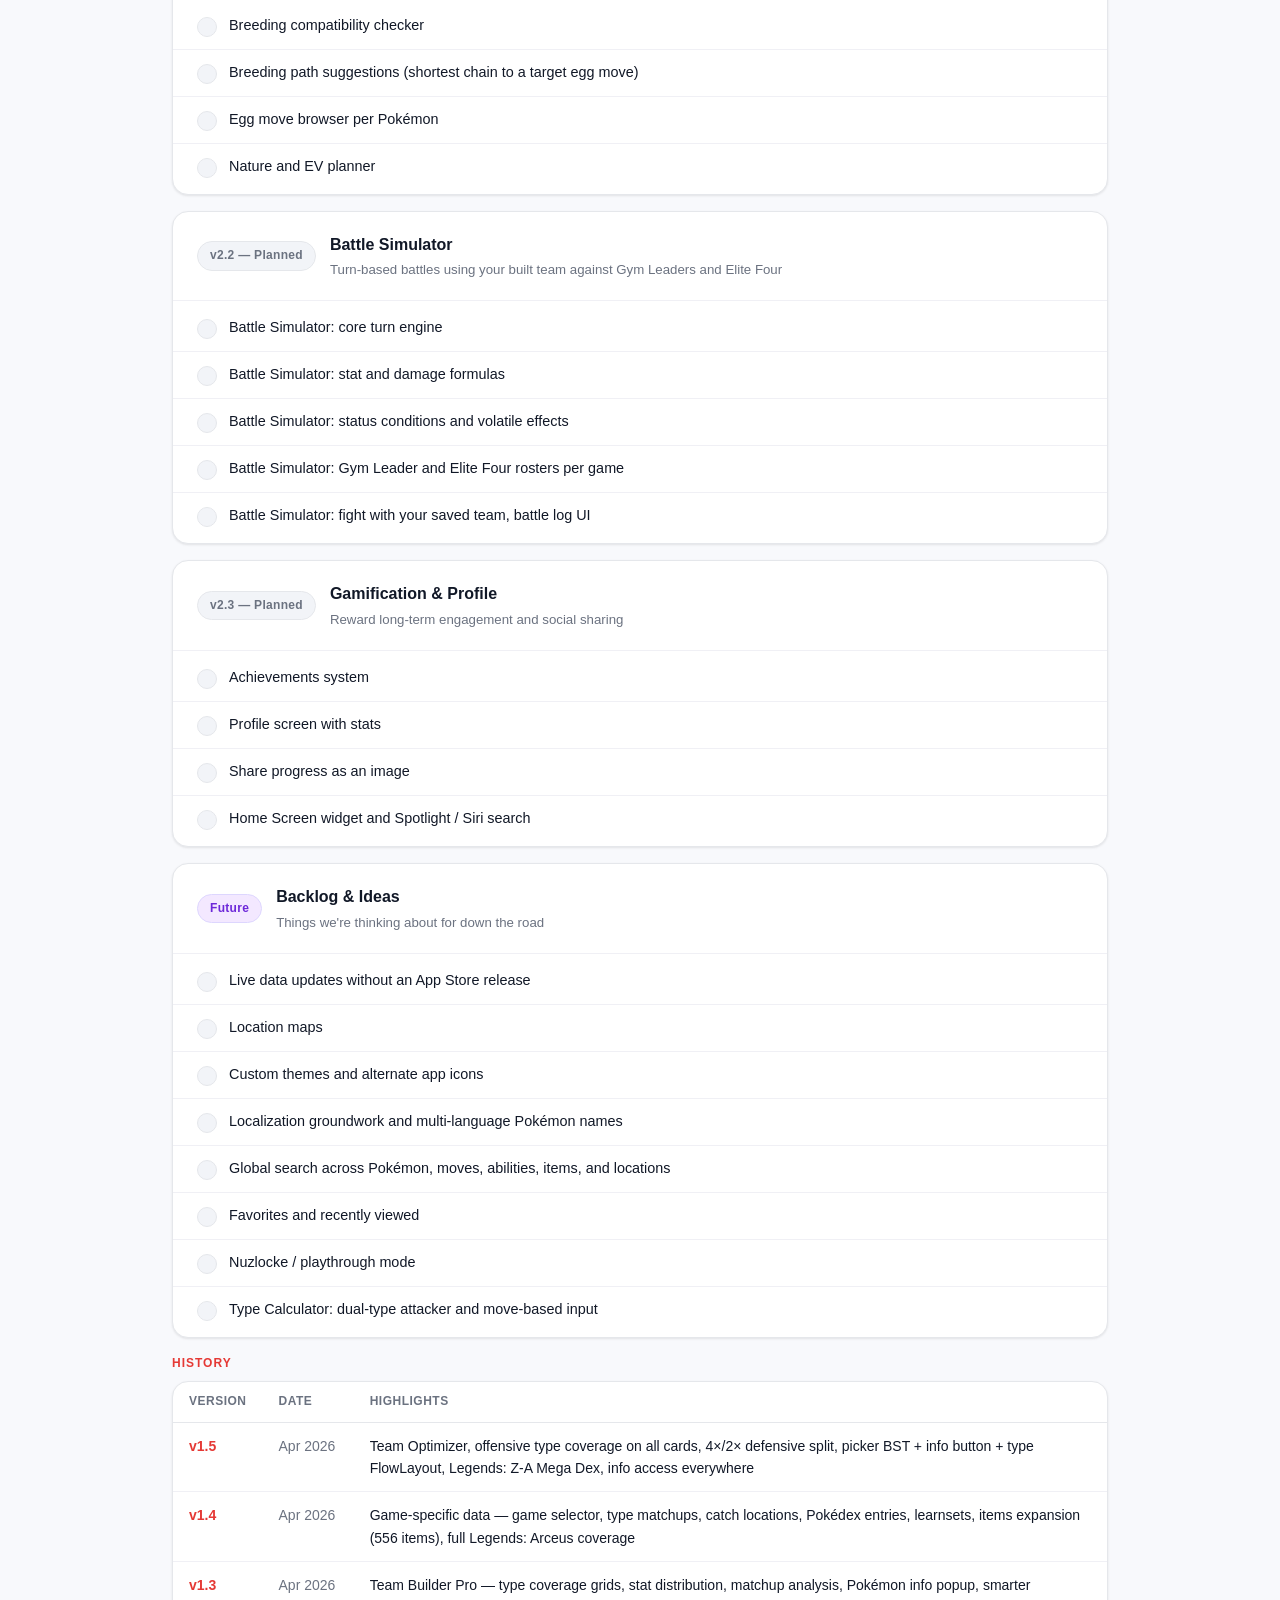
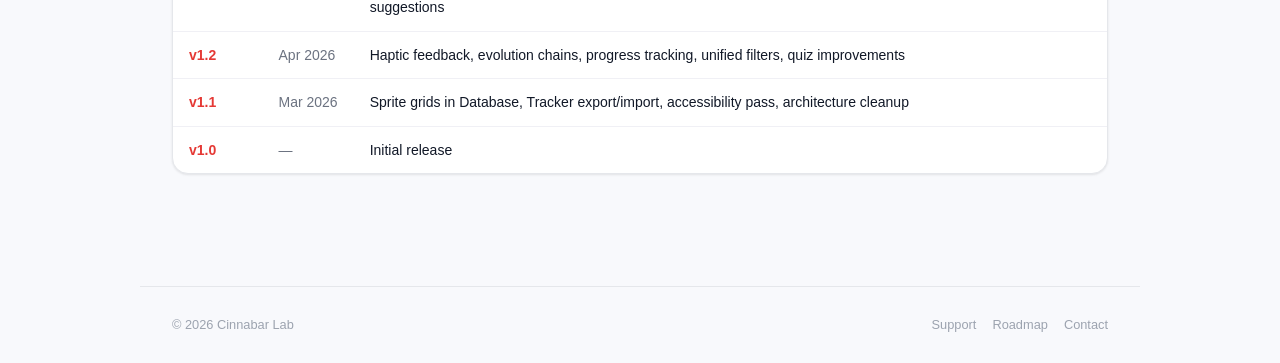
==== commit 0673456d: "Sync roadmap.html with PokeApp ROADMAP.md (v1.7-v2.3, backlog) Replace stale v1.6-v1.9 cards with cu" ====
--- a/roadmap.html
+++ b/roadmap.html
@@ -187,10 +187,267 @@
         </div>
     </div>
 
-    <!-- v1.6 — Next Up -->
-    <div class="version-card">
-        <div class="version-header">
-            <span class="version-badge badge-next">v1.6 — Next Up</span>
+    <!-- v1.7 — Next Up -->
+    <div class="version-card">
+        <div class="version-header">
+            <span class="version-badge badge-next">v1.7 — Next Up</span>
+            <div>
+                <h3>Data Integrity</h3>
+                <p>Fix gaps and inconsistencies in the bundled database so every screen shows complete, correct data</p>
+            </div>
+        </div>
+        <div class="version-body">
+            <div class="roadmap-item">
+                <div class="roadmap-check check-pending"></div>
+                <p>Mega info in Pokédex</p>
+            </div>
+            <div class="roadmap-item">
+                <div class="roadmap-check check-pending"></div>
+                <p>Move and location info missing for alternate forms</p>
+            </div>
+            <div class="roadmap-item">
+                <div class="roadmap-check check-done">✓</div>
+                <p>258 base species have no abilities in pokemon.db</p>
+            </div>
+            <div class="roadmap-item">
+                <div class="roadmap-check check-done">✓</div>
+                <p>Pokédex flavor text never renders — pokedex_entries table is empty</p>
+            </div>
+            <div class="roadmap-item">
+                <div class="roadmap-check check-done">✓</div>
+                <p>BDSP and Let's Go have no learnsets (Moves tab is empty)</p>
+            </div>
+            <div class="roadmap-item">
+                <div class="roadmap-check check-done">✓</div>
+                <p>pokemon.base_species_id holds the pre-evolution for 484 species instead of NULL</p>
+            </div>
+            <div class="roadmap-item">
+                <div class="roadmap-check check-done">✓</div>
+                <p>TM / HM / TR numbers are missing for every TM learnset row</p>
+            </div>
+            <div class="roadmap-item">
+                <div class="roadmap-check check-done">✓</div>
+                <p>Fill 52 missing item descriptions and 119 missing item sprites</p>
+            </div>
+            <div class="roadmap-item">
+                <div class="roadmap-check check-done">✓</div>
+                <p>Clean the 4 malformed held-item entries (Basculin, Minior, Zacian, Zamazenta)</p>
+            </div>
+            <div class="roadmap-item">
+                <div class="roadmap-check check-pending"></div>
+                <p>Clean up minor data gaps found in the audit</p>
+            </div>
+            <div class="roadmap-item">
+                <div class="roadmap-check check-pending"></div>
+                <p>Move hard-coded evolution labels out of Swift and into evolution_chain</p>
+            </div>
+            <div class="roadmap-item">
+                <div class="roadmap-check check-pending"></div>
+                <p>Make the data pipeline reproducible from committed inputs</p>
+            </div>
+            <div class="roadmap-item">
+                <div class="roadmap-check check-done">✓</div>
+                <p>Add a data-validation script and run it before every DB bump</p>
+            </div>
+            <div class="roadmap-item">
+                <div class="roadmap-check check-done">✓</div>
+                <p>219 Pokémon have no EV-yield rows in pokemon.db</p>
+            </div>
+            <div class="roadmap-item">
+                <div class="roadmap-check check-pending"></div>
+                <p>Alternate-form evolution targets have no evolution_chain edges</p>
+            </div>
+            <div class="roadmap-item">
+                <div class="roadmap-check check-pending"></div>
+                <p>Held-item names with no items row (72 names) + duplicate pok-ball item</p>
+            </div>
+        </div>
+    </div>
+
+    <!-- v1.8 — Planned -->
+    <div class="version-card">
+        <div class="version-header">
+            <span class="version-badge badge-planned">v1.8 — Planned</span>
+            <div>
+                <h3>Engineering Foundation</h3>
+                <p>Tests, CI, concurrency safety, code structure, and platform/accessibility groundwork</p>
+            </div>
+        </div>
+        <div class="version-body">
+            <div class="roadmap-item">
+                <div class="roadmap-check check-pending"></div>
+                <p>Who's That Pokémon: every option carries the correct Pokémon's image ID</p>
+            </div>
+            <div class="roadmap-item">
+                <div class="roadmap-check check-pending"></div>
+                <p>Add a unit-test target (there are zero tests)</p>
+            </div>
+            <div class="roadmap-item">
+                <div class="roadmap-check check-pending"></div>
+                <p>CI: build and test on every PR with GitHub Actions; commit a shared scheme</p>
+            </div>
+            <div class="roadmap-item">
+                <div class="roadmap-check check-pending"></div>
+                <p>Switch to Swift 6 language mode and strict concurrency</p>
+            </div>
+            <div class="roadmap-item">
+                <div class="roadmap-check check-pending"></div>
+                <p>Don't crash on database open/copy failure; make the DB upgrade atomic</p>
+            </div>
+            <div class="roadmap-item">
+                <div class="roadmap-check check-pending"></div>
+                <p>Remove force casts and debug prints in DatabaseService and view models</p>
+            </div>
+            <div class="roadmap-item">
+                <div class="roadmap-check check-pending"></div>
+                <p>Split the oversized view files and move views out of Data/</p>
+            </div>
+            <div class="roadmap-item">
+                <div class="roadmap-check check-pending"></div>
+                <p>Inject dependencies instead of global singletons</p>
+            </div>
+            <div class="roadmap-item">
+                <div class="roadmap-check check-pending"></div>
+                <p>Dynamic Type and accessibility audit</p>
+            </div>
+            <div class="roadmap-item">
+                <div class="roadmap-check check-pending"></div>
+                <p>iPad support (and evaluate Mac)</p>
+            </div>
+            <div class="roadmap-item">
+                <div class="roadmap-check check-pending"></div>
+                <p>Decide the minimum iOS version (currently 26.1)</p>
+            </div>
+            <div class="roadmap-item">
+                <div class="roadmap-check check-pending"></div>
+                <p>Measure and reduce app download size (asset catalog 49 MB + DB 42 MB)</p>
+            </div>
+            <div class="roadmap-item">
+                <div class="roadmap-check check-pending"></div>
+                <p>Add CLAUDE.md / CONTRIBUTING.md with build, data, and release steps</p>
+            </div>
+        </div>
+    </div>
+
+    <!-- v1.9 — Planned -->
+    <div class="version-card">
+        <div class="version-header">
+            <span class="version-badge badge-planned">v1.9 — Planned</span>
+            <div>
+                <h3>Living Dex &amp; Team Upgrades</h3>
+                <p>Richer Living Dex tracking and deeper, persistent Team Builder teams</p>
+            </div>
+        </div>
+        <div class="version-body">
+            <div class="roadmap-item">
+                <div class="roadmap-check check-pending"></div>
+                <p>Persist teams in the database instead of a single UserDefaults blob</p>
+            </div>
+            <div class="roadmap-item">
+                <div class="roadmap-check check-pending"></div>
+                <p>Multiple saved teams (named, per game)</p>
+            </div>
+            <div class="roadmap-item">
+                <div class="roadmap-check check-pending"></div>
+                <p>Per-slot moveset, ability, item, nature, and level in Team Builder</p>
+            </div>
+            <div class="roadmap-item">
+                <div class="roadmap-check check-pending"></div>
+                <p>Shiny tracking in the Living Dex</p>
+            </div>
+            <div class="roadmap-item">
+                <div class="roadmap-check check-pending"></div>
+                <p>Track forms, gender, Alpha, and Gigantamax in the Living Dex</p>
+            </div>
+            <div class="roadmap-item">
+                <div class="roadmap-check check-pending"></div>
+                <p>Show transfer-only / HOME-only availability in the Pokédex and tracker</p>
+            </div>
+            <div class="roadmap-item">
+                <div class="roadmap-check check-pending"></div>
+                <p>Export team to Showdown format and import from Showdown paste</p>
+            </div>
+            <div class="roadmap-item">
+                <div class="roadmap-check check-pending"></div>
+                <p>Comparison mode — 2 to 3 Pokémon side by side</p>
+            </div>
+            <div class="roadmap-item">
+                <div class="roadmap-check check-pending"></div>
+                <p>iCloud sync for Living Dex and teams</p>
+            </div>
+        </div>
+    </div>
+
+    <!-- v2.0 — Planned -->
+    <div class="version-card">
+        <div class="version-header">
+            <span class="version-badge badge-planned">v2.0 — Planned</span>
+            <div>
+                <h3>Quiz Upgrades</h3>
+                <p>Make the quiz system more engaging and replayable</p>
+            </div>
+        </div>
+        <div class="version-body">
+            <div class="roadmap-item">
+                <div class="roadmap-check check-pending"></div>
+                <p>Quiz: streak counter with combo multiplier</p>
+            </div>
+            <div class="roadmap-item">
+                <div class="roadmap-check check-pending"></div>
+                <p>Quiz: timed mode</p>
+            </div>
+            <div class="roadmap-item">
+                <div class="roadmap-check check-pending"></div>
+                <p>Quiz: personal best and high-score history per mode</p>
+            </div>
+            <div class="roadmap-item">
+                <div class="roadmap-check check-pending"></div>
+                <p>Quiz: Daily Challenge (same seeded quiz for everyone)</p>
+            </div>
+            <div class="roadmap-item">
+                <div class="roadmap-check check-pending"></div>
+                <p>Quiz: use the selected game's type chart and regional dex</p>
+            </div>
+            <div class="roadmap-item">
+                <div class="roadmap-check check-pending"></div>
+                <p>Custom quiz builder</p>
+            </div>
+        </div>
+    </div>
+
+    <!-- v2.1 — Planned -->
+    <div class="version-card">
+        <div class="version-header">
+            <span class="version-badge badge-planned">v2.1 — Planned</span>
+            <div>
+                <h3>Breeding &amp; Egg Moves</h3>
+                <p>Breeding tools using existing egg group data</p>
+            </div>
+        </div>
+        <div class="version-body">
+            <div class="roadmap-item">
+                <div class="roadmap-check check-pending"></div>
+                <p>Breeding compatibility checker</p>
+            </div>
+            <div class="roadmap-item">
+                <div class="roadmap-check check-pending"></div>
+                <p>Breeding path suggestions (shortest chain to a target egg move)</p>
+            </div>
+            <div class="roadmap-item">
+                <div class="roadmap-check check-pending"></div>
+                <p>Egg move browser per Pokémon</p>
+            </div>
+            <div class="roadmap-item">
+                <div class="roadmap-check check-pending"></div>
+                <p>Nature and EV planner</p>
+            </div>
+        </div>
+    </div>
+
+    <!-- v2.2 — Planned -->
+    <div class="version-card">
+        <div class="version-header">
+            <span class="version-badge badge-planned">v2.2 — Planned</span>
             <div>
                 <h3>Battle Simulator</h3>
                 <p>Turn-based battles using your built team against Gym Leaders and Elite Four</p>
@@ -199,89 +456,31 @@
         <div class="version-body">
             <div class="roadmap-item">
                 <div class="roadmap-check check-pending"></div>
-                <p>Core battle engine — turn-based loop with move selection, PP tracking, and type effectiveness</p>
-            </div>
-            <div class="roadmap-item">
-                <div class="roadmap-check check-pending"></div>
-                <p>Stat calculations — Attack, Defense, Sp. Atk, Sp. Def, Speed with level scaling</p>
-            </div>
-            <div class="roadmap-item">
-                <div class="roadmap-check check-pending"></div>
-                <p>Status conditions — burn, freeze, paralysis, sleep, poison, confusion</p>
-            </div>
-            <div class="roadmap-item">
-                <div class="roadmap-check check-pending"></div>
-                <p>Pre-built opponent rosters — Gym Leaders and Elite Four for each supported game</p>
-            </div>
-            <div class="roadmap-item">
-                <div class="roadmap-check check-pending"></div>
-                <p>Use your Team Builder team — bring your saved team directly into a battle</p>
-            </div>
-            <div class="roadmap-item">
-                <div class="roadmap-check check-pending"></div>
-                <p>Battle log — scrollable turn-by-turn summary of the fight</p>
-            </div>
-        </div>
-    </div>
-
-    <!-- v1.7 — Planned -->
-    <div class="version-card">
-        <div class="version-header">
-            <span class="version-badge badge-planned">v1.7 — Planned</span>
-            <div>
-                <h3>Quiz Upgrades</h3>
-                <p>Make the quiz system more engaging and replayable</p>
-            </div>
-        </div>
-        <div class="version-body">
-            <div class="roadmap-item">
-                <div class="roadmap-check check-pending"></div>
-                <p>Streak system with combo multiplier</p>
-            </div>
-            <div class="roadmap-item">
-                <div class="roadmap-check check-pending"></div>
-                <p>Timed mode — countdown timer overlay on existing quiz modes</p>
-            </div>
-            <div class="roadmap-item">
-                <div class="roadmap-check check-pending"></div>
-                <p>Personal best / high score tracking per quiz mode</p>
-            </div>
-            <div class="roadmap-item">
-                <div class="roadmap-check check-pending"></div>
-                <p>Daily Challenge — fixed seed quiz, same for all players each day</p>
-            </div>
-        </div>
-    </div>
-
-    <!-- v1.8 — Planned -->
-    <div class="version-card">
-        <div class="version-header">
-            <span class="version-badge badge-planned">v1.8 — Planned</span>
-            <div>
-                <h3>Breeding &amp; Egg Moves</h3>
-                <p>Breeding tools using existing egg group data</p>
-            </div>
-        </div>
-        <div class="version-body">
-            <div class="roadmap-item">
-                <div class="roadmap-check check-pending"></div>
-                <p>Breeding compatibility checker</p>
-            </div>
-            <div class="roadmap-item">
-                <div class="roadmap-check check-pending"></div>
-                <p>Breeding path suggestions — shortest path to breed a target Pokémon</p>
-            </div>
-            <div class="roadmap-item">
-                <div class="roadmap-check check-pending"></div>
-                <p>Egg move suggestions — show which egg moves are available per Pokémon</p>
-            </div>
-        </div>
-    </div>
-
-    <!-- v1.9 — Planned -->
-    <div class="version-card">
-        <div class="version-header">
-            <span class="version-badge badge-planned">v1.9 — Planned</span>
+                <p>Battle Simulator: core turn engine</p>
+            </div>
+            <div class="roadmap-item">
+                <div class="roadmap-check check-pending"></div>
+                <p>Battle Simulator: stat and damage formulas</p>
+            </div>
+            <div class="roadmap-item">
+                <div class="roadmap-check check-pending"></div>
+                <p>Battle Simulator: status conditions and volatile effects</p>
+            </div>
+            <div class="roadmap-item">
+                <div class="roadmap-check check-pending"></div>
+                <p>Battle Simulator: Gym Leader and Elite Four rosters per game</p>
+            </div>
+            <div class="roadmap-item">
+                <div class="roadmap-check check-pending"></div>
+                <p>Battle Simulator: fight with your saved team, battle log UI</p>
+            </div>
+        </div>
+    </div>
+
+    <!-- v2.3 — Planned -->
+    <div class="version-card">
+        <div class="version-header">
+            <span class="version-badge badge-planned">v2.3 — Planned</span>
             <div>
                 <h3>Gamification &amp; Profile</h3>
                 <p>Reward long-term engagement and social sharing</p>
@@ -290,24 +489,24 @@
         <div class="version-body">
             <div class="roadmap-item">
                 <div class="roadmap-check check-pending"></div>
-                <p>Achievements system — "Catch 100 Pokémon", "Master Fire Types", and more</p>
-            </div>
-            <div class="roadmap-item">
-                <div class="roadmap-check check-pending"></div>
-                <p>Shiny tracker — separate tracking for shiny variants</p>
-            </div>
-            <div class="roadmap-item">
-                <div class="roadmap-check check-pending"></div>
-                <p>Profile screen with stats and achievements</p>
-            </div>
-            <div class="roadmap-item">
-                <div class="roadmap-check check-pending"></div>
-                <p>Share progress as image — completion stats, team, and more</p>
-            </div>
-        </div>
-    </div>
-
-    <!-- Future / Backlog -->
+                <p>Achievements system</p>
+            </div>
+            <div class="roadmap-item">
+                <div class="roadmap-check check-pending"></div>
+                <p>Profile screen with stats</p>
+            </div>
+            <div class="roadmap-item">
+                <div class="roadmap-check check-pending"></div>
+                <p>Share progress as an image</p>
+            </div>
+            <div class="roadmap-item">
+                <div class="roadmap-check check-pending"></div>
+                <p>Home Screen widget and Spotlight / Siri search</p>
+            </div>
+        </div>
+    </div>
+
+    <!-- Future -->
     <div class="version-card">
         <div class="version-header">
             <span class="version-badge badge-backlog">Future</span>
@@ -319,27 +518,35 @@
         <div class="version-body">
             <div class="roadmap-item">
                 <div class="roadmap-check check-pending"></div>
-                <p>iCloud sync — Living Dex Tracker across multiple devices</p>
-            </div>
-            <div class="roadmap-item">
-                <div class="roadmap-check check-pending"></div>
-                <p>Comparison mode — compare stats side-by-side for 2–3 Pokémon</p>
-            </div>
-            <div class="roadmap-item">
-                <div class="roadmap-check check-pending"></div>
-                <p>Live data updates — in-app data downloads so new game support doesn't require an App Store update</p>
-            </div>
-            <div class="roadmap-item">
-                <div class="roadmap-check check-pending"></div>
-                <p>Custom quiz builder — user-defined Pokémon or type sets</p>
-            </div>
-            <div class="roadmap-item">
-                <div class="roadmap-check check-pending"></div>
-                <p>Location maps — visual maps showing where Pokémon are found</p>
-            </div>
-            <div class="roadmap-item">
-                <div class="roadmap-check check-pending"></div>
-                <p>Custom themes — accent colors or type-themed UI</p>
+                <p>Live data updates without an App Store release</p>
+            </div>
+            <div class="roadmap-item">
+                <div class="roadmap-check check-pending"></div>
+                <p>Location maps</p>
+            </div>
+            <div class="roadmap-item">
+                <div class="roadmap-check check-pending"></div>
+                <p>Custom themes and alternate app icons</p>
+            </div>
+            <div class="roadmap-item">
+                <div class="roadmap-check check-pending"></div>
+                <p>Localization groundwork and multi-language Pokémon names</p>
+            </div>
+            <div class="roadmap-item">
+                <div class="roadmap-check check-pending"></div>
+                <p>Global search across Pokémon, moves, abilities, items, and locations</p>
+            </div>
+            <div class="roadmap-item">
+                <div class="roadmap-check check-pending"></div>
+                <p>Favorites and recently viewed</p>
+            </div>
+            <div class="roadmap-item">
+                <div class="roadmap-check check-pending"></div>
+                <p>Nuzlocke / playthrough mode</p>
+            </div>
+            <div class="roadmap-item">
+                <div class="roadmap-check check-pending"></div>
+                <p>Type Calculator: dual-type attacker and move-based input</p>
             </div>
         </div>
     </div>
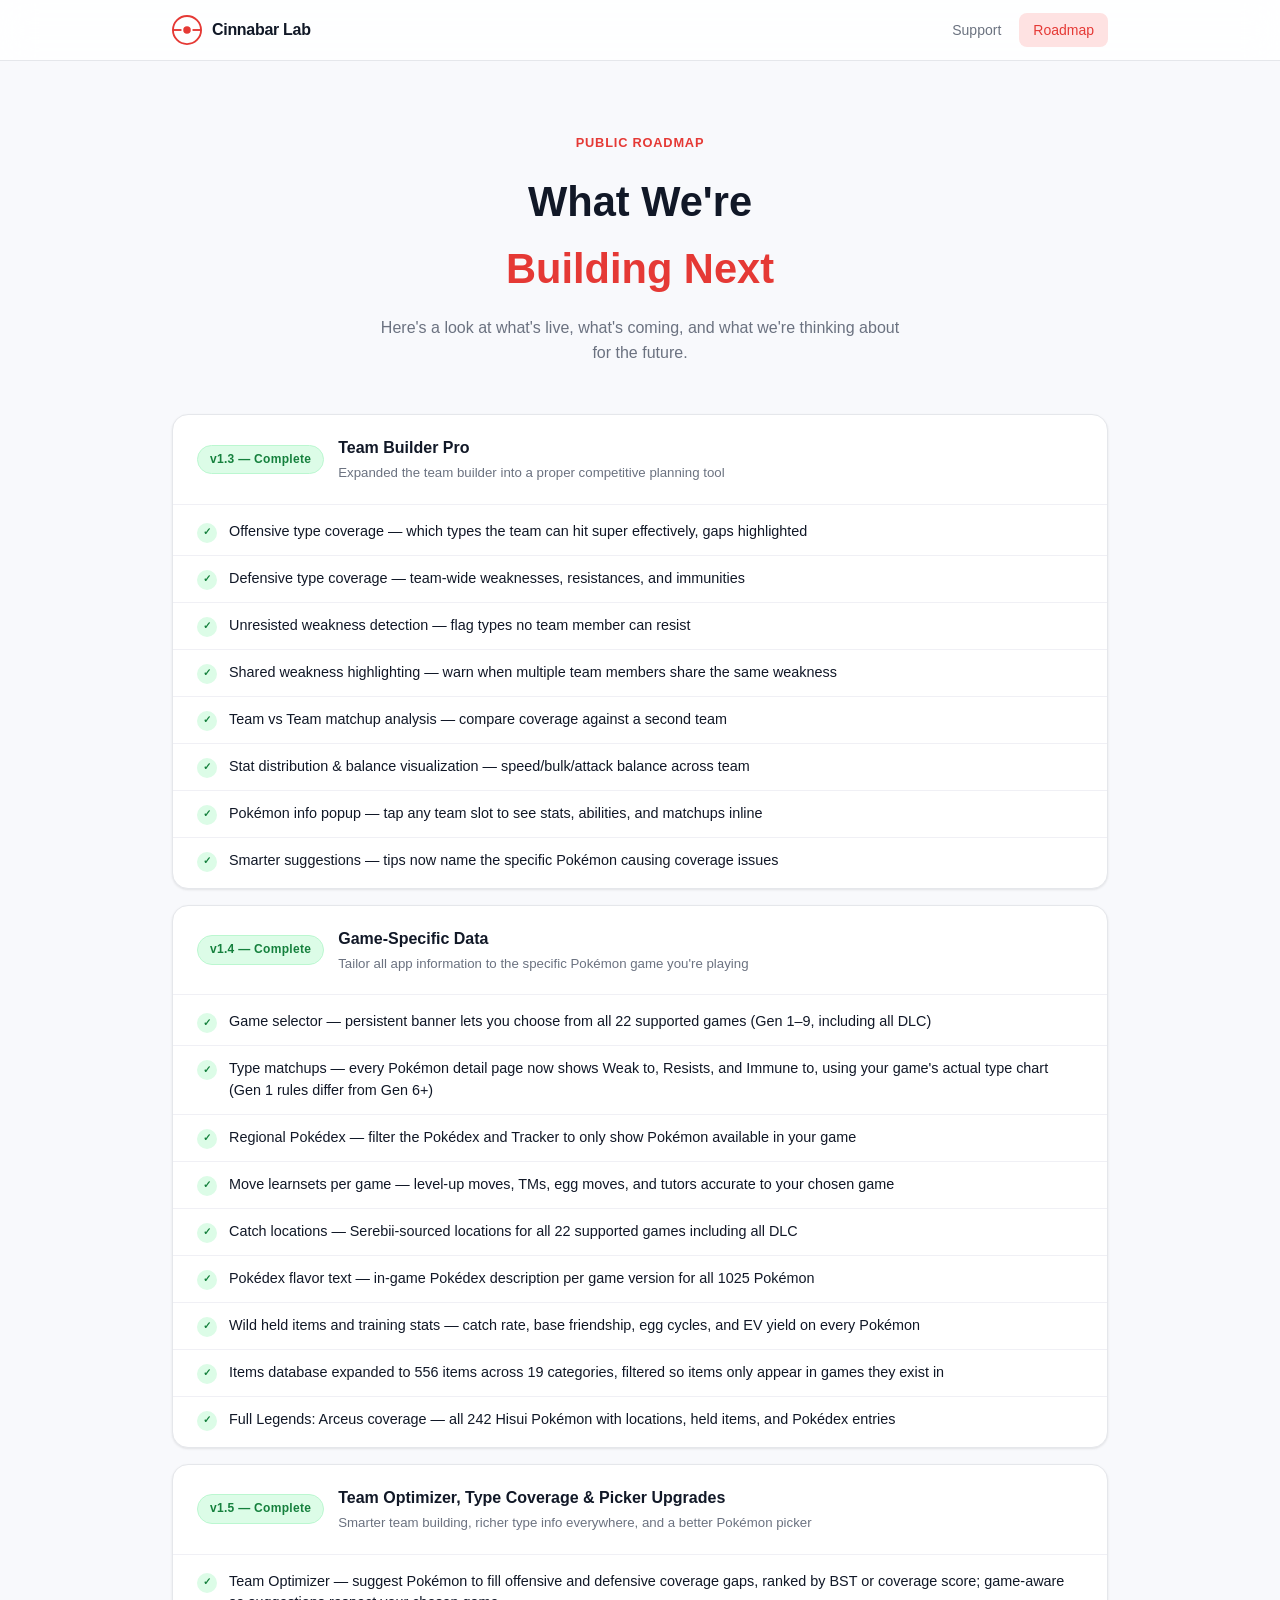
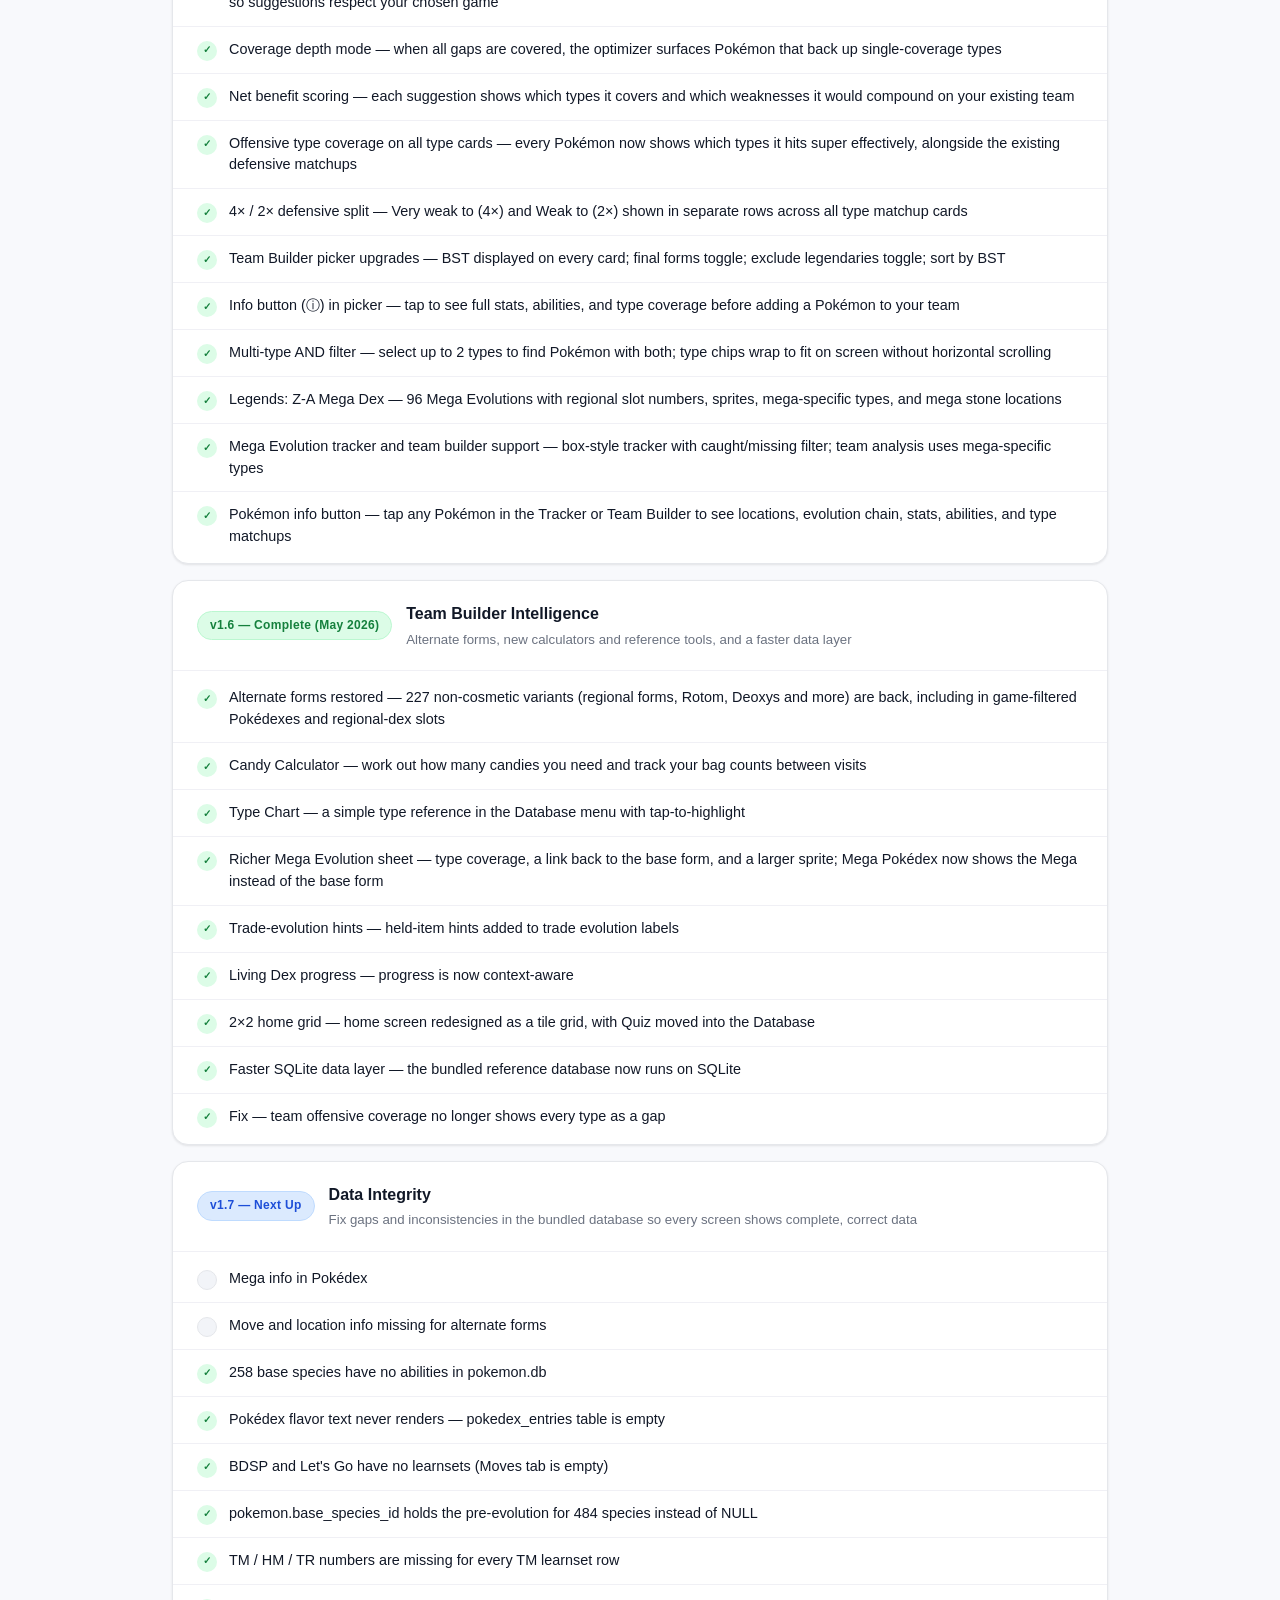
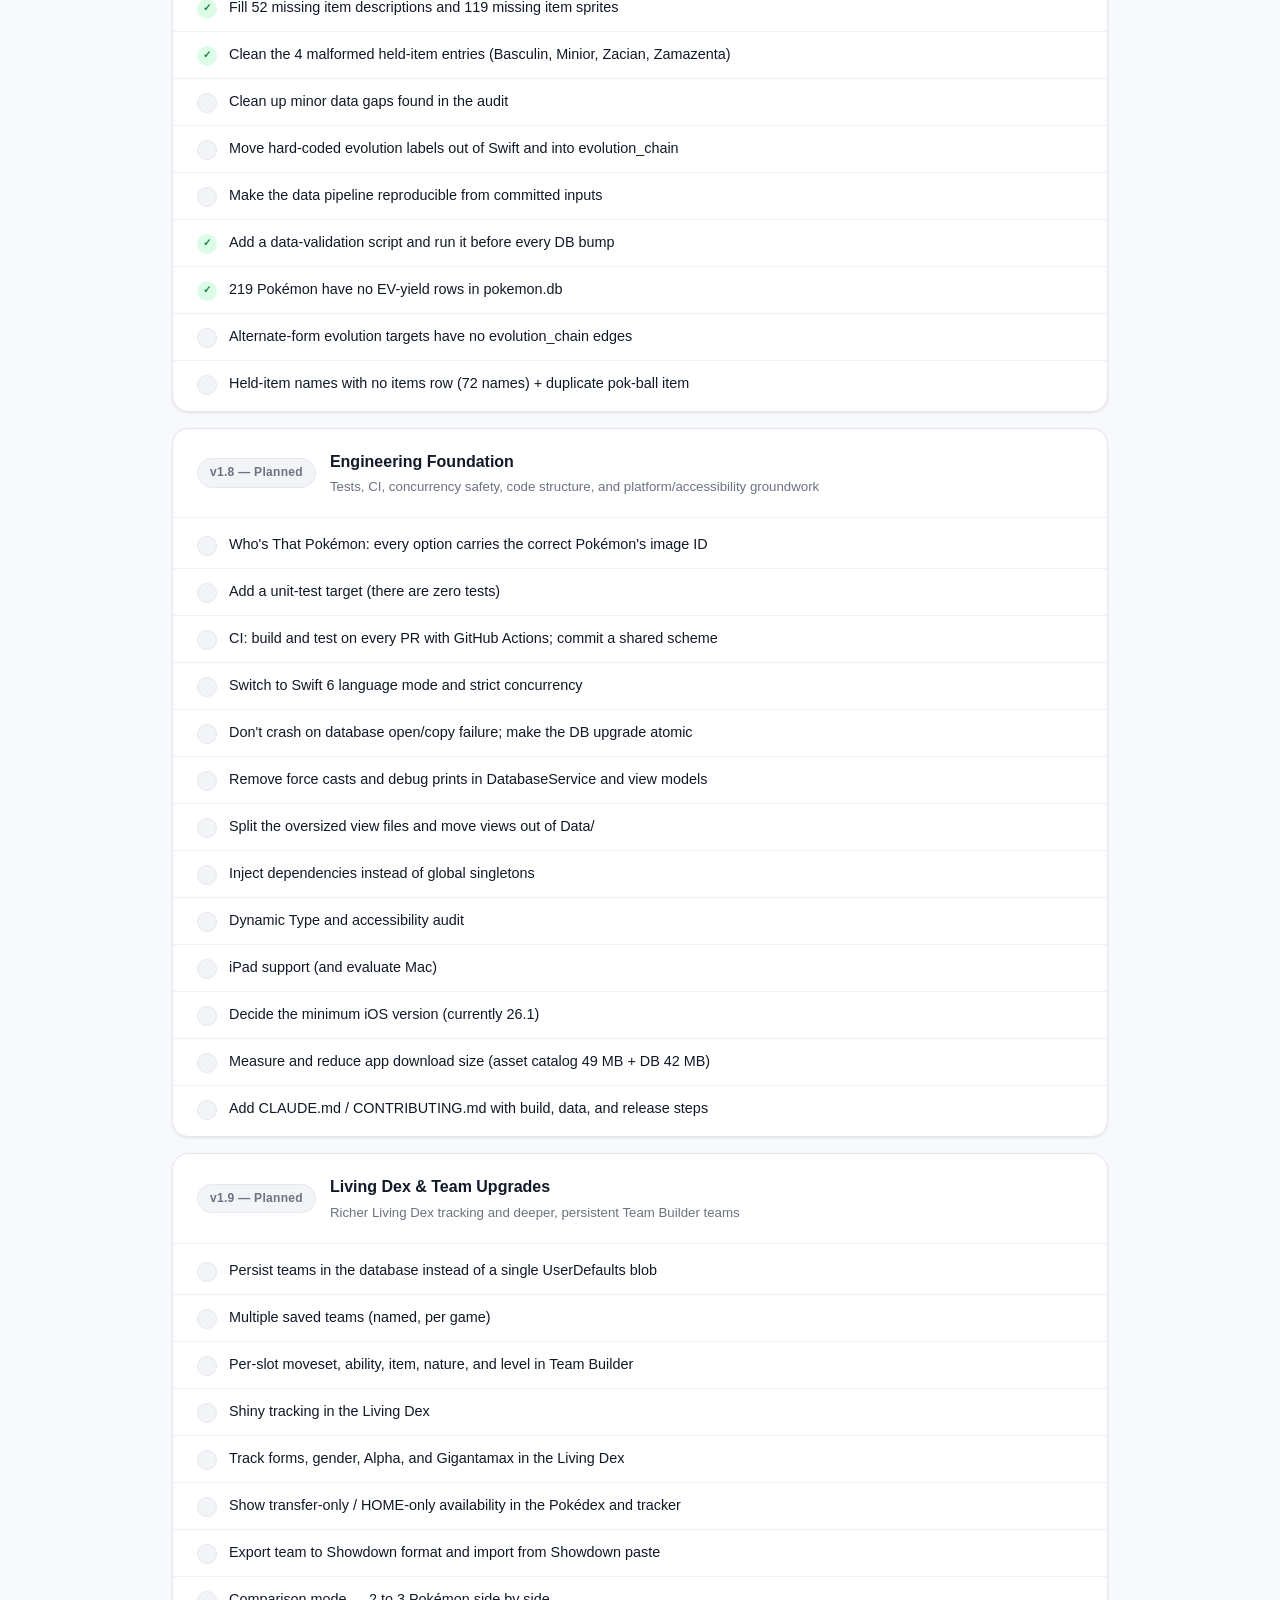
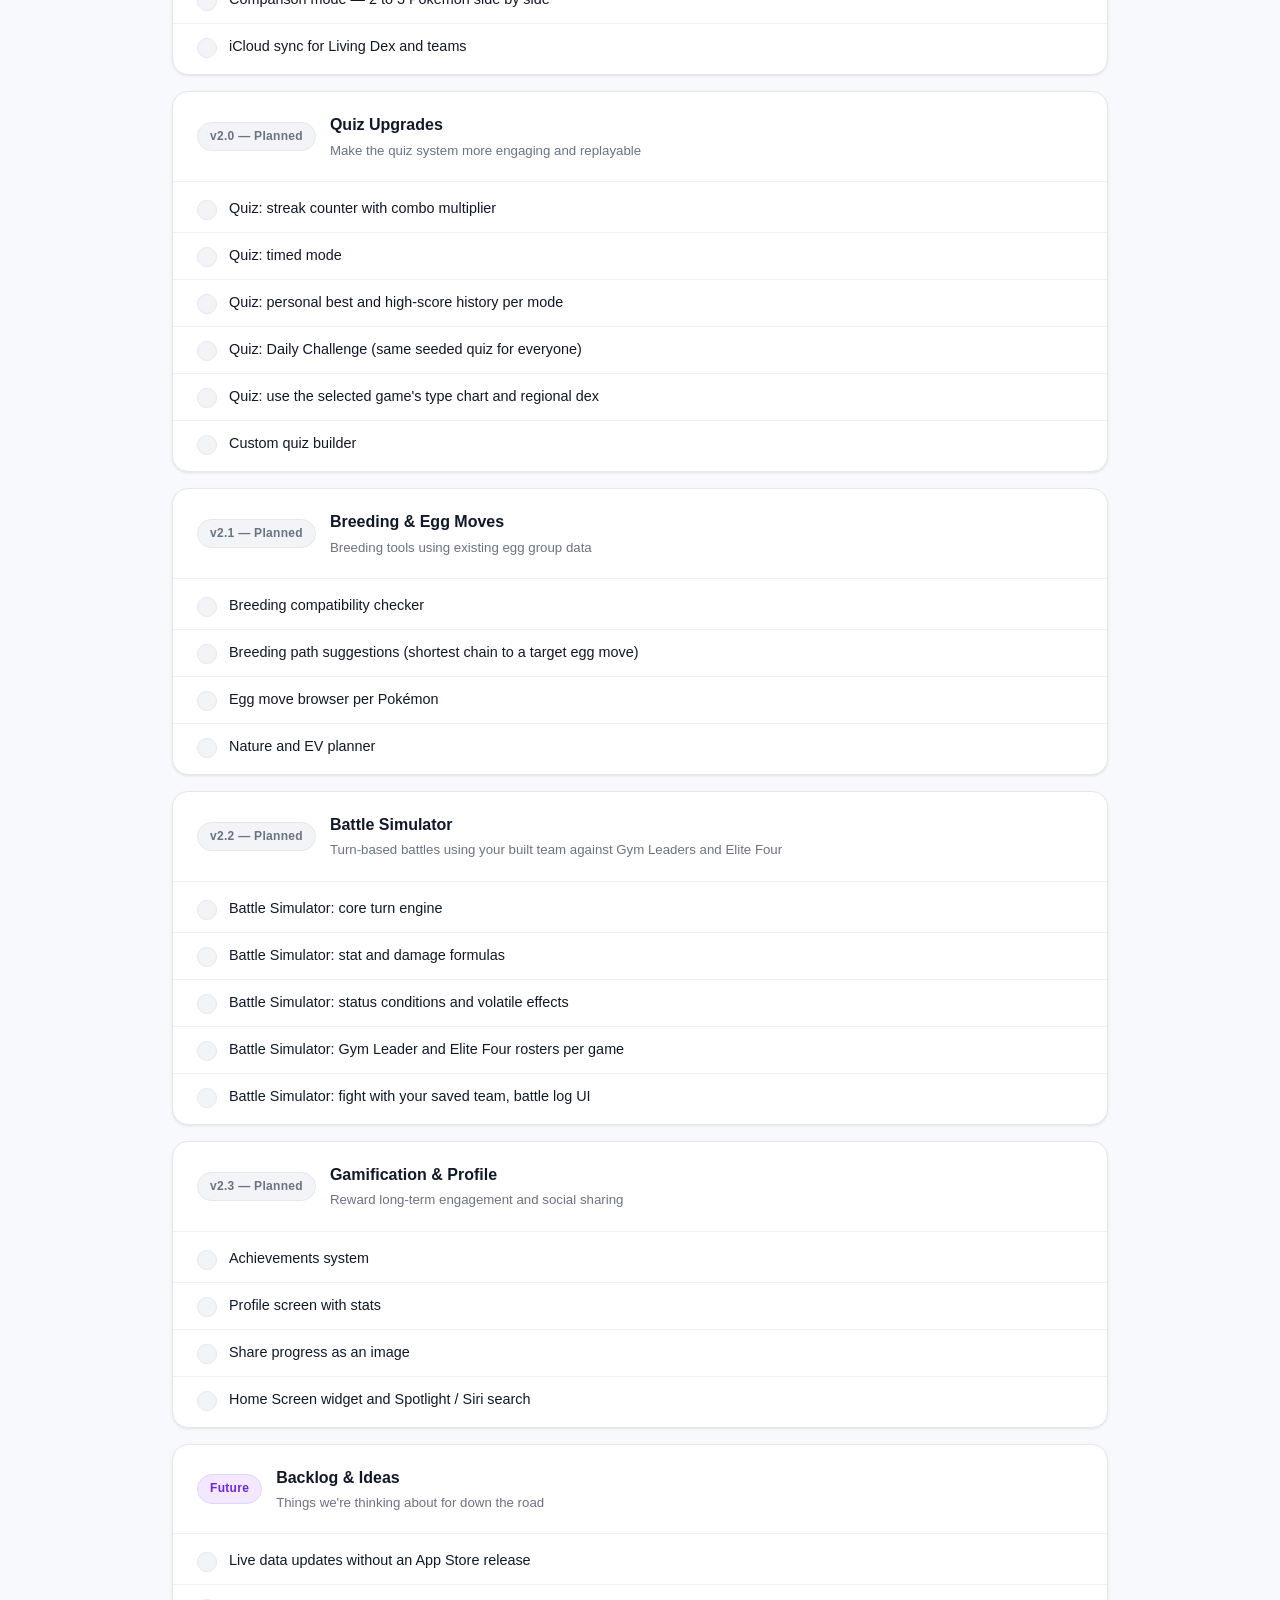
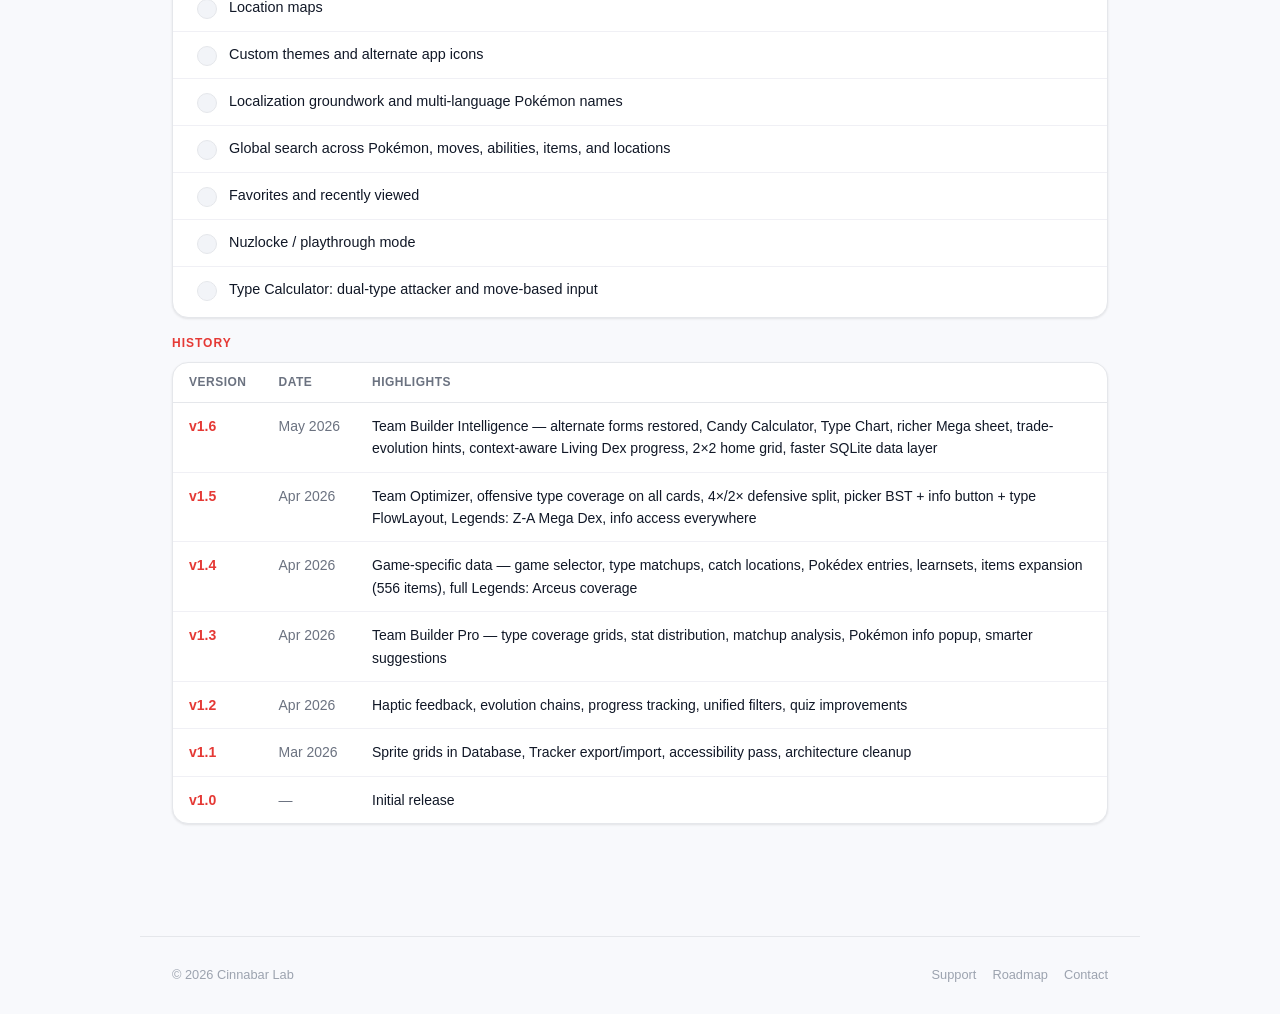
==== commit 5f47ba3c: "Refresh support site for v1.6 and update contact email Co-Authored-By: Claude Opus 5.5 <noreply@anth" ====
--- a/roadmap.html
+++ b/roadmap.html
@@ -187,6 +187,55 @@
         </div>
     </div>
 
+    <!-- v1.6 — Complete -->
+    <div class="version-card">
+        <div class="version-header">
+            <span class="version-badge badge-complete">v1.6 — Complete (May 2026)</span>
+            <div>
+                <h3>Team Builder Intelligence</h3>
+                <p>Alternate forms, new calculators and reference tools, and a faster data layer</p>
+            </div>
+        </div>
+        <div class="version-body">
+            <div class="roadmap-item">
+                <div class="roadmap-check check-done">✓</div>
+                <p>Alternate forms restored — 227 non-cosmetic variants (regional forms, Rotom, Deoxys and more) are back, including in game-filtered Pokédexes and regional-dex slots</p>
+            </div>
+            <div class="roadmap-item">
+                <div class="roadmap-check check-done">✓</div>
+                <p>Candy Calculator — work out how many candies you need and track your bag counts between visits</p>
+            </div>
+            <div class="roadmap-item">
+                <div class="roadmap-check check-done">✓</div>
+                <p>Type Chart — a simple type reference in the Database menu with tap-to-highlight</p>
+            </div>
+            <div class="roadmap-item">
+                <div class="roadmap-check check-done">✓</div>
+                <p>Richer Mega Evolution sheet — type coverage, a link back to the base form, and a larger sprite; Mega Pokédex now shows the Mega instead of the base form</p>
+            </div>
+            <div class="roadmap-item">
+                <div class="roadmap-check check-done">✓</div>
+                <p>Trade-evolution hints — held-item hints added to trade evolution labels</p>
+            </div>
+            <div class="roadmap-item">
+                <div class="roadmap-check check-done">✓</div>
+                <p>Living Dex progress — progress is now context-aware</p>
+            </div>
+            <div class="roadmap-item">
+                <div class="roadmap-check check-done">✓</div>
+                <p>2×2 home grid — home screen redesigned as a tile grid, with Quiz moved into the Database</p>
+            </div>
+            <div class="roadmap-item">
+                <div class="roadmap-check check-done">✓</div>
+                <p>Faster SQLite data layer — the bundled reference database now runs on SQLite</p>
+            </div>
+            <div class="roadmap-item">
+                <div class="roadmap-check check-done">✓</div>
+                <p>Fix — team offensive coverage no longer shows every type as a gap</p>
+            </div>
+        </div>
+    </div>
+
     <!-- v1.7 — Next Up -->
     <div class="version-card">
         <div class="version-header">
@@ -565,6 +614,11 @@
                 </thead>
                 <tbody>
                     <tr>
+                        <td>v1.6</td>
+                        <td>May 2026</td>
+                        <td>Team Builder Intelligence — alternate forms restored, Candy Calculator, Type Chart, richer Mega sheet, trade-evolution hints, context-aware Living Dex progress, 2×2 home grid, faster SQLite data layer</td>
+                    </tr>
+                    <tr>
                         <td>v1.5</td>
                         <td>Apr 2026</td>
                         <td>Team Optimizer, offensive type coverage on all cards, 4×/2× defensive split, picker BST + info button + type FlowLayout, Legends: Z-A Mega Dex, info access everywhere</td>
@@ -606,7 +660,7 @@
     <div class="footer-links">
         <a href="index.html">Support</a>
         <a href="roadmap.html">Roadmap</a>
-        <a href="mailto:cinnabarlabapp@gmail.com">Contact</a>
+        <a href="mailto:support@omegadirective.io">Contact</a>
     </div>
 </footer>
 
